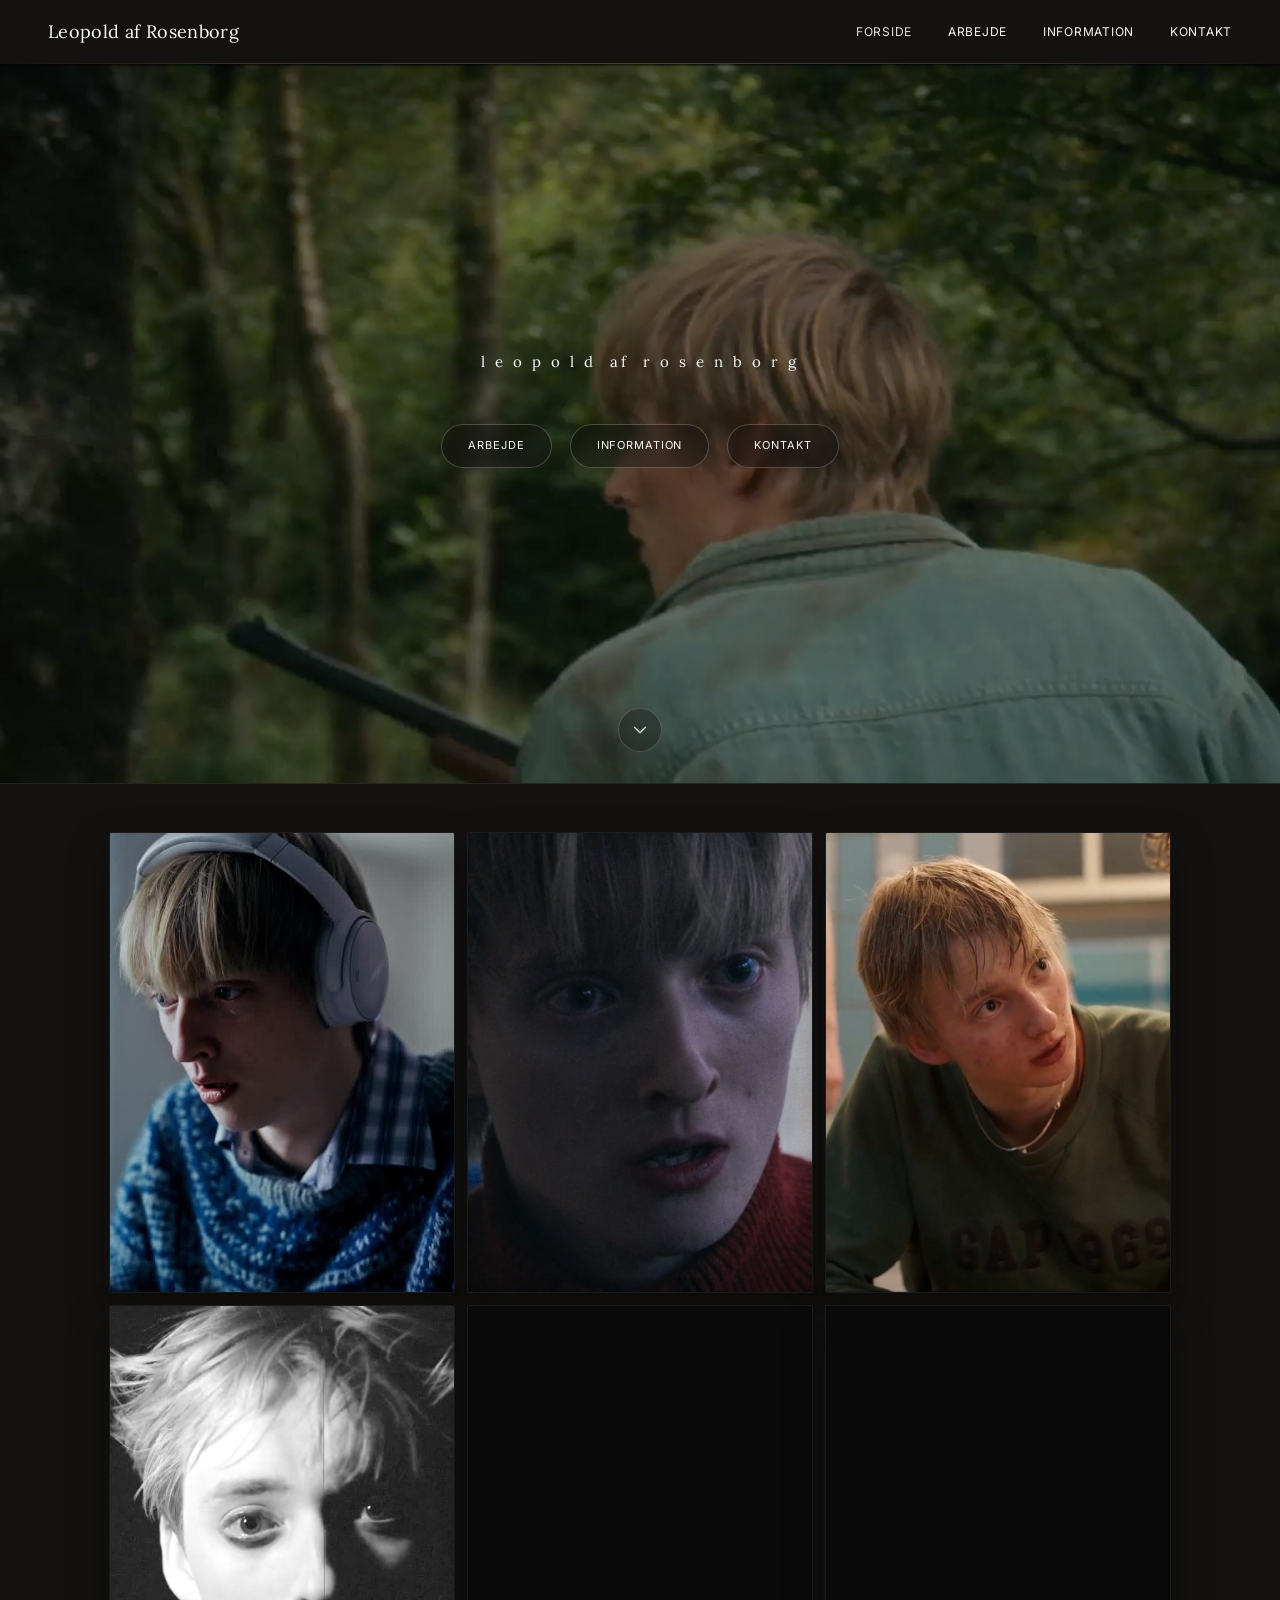
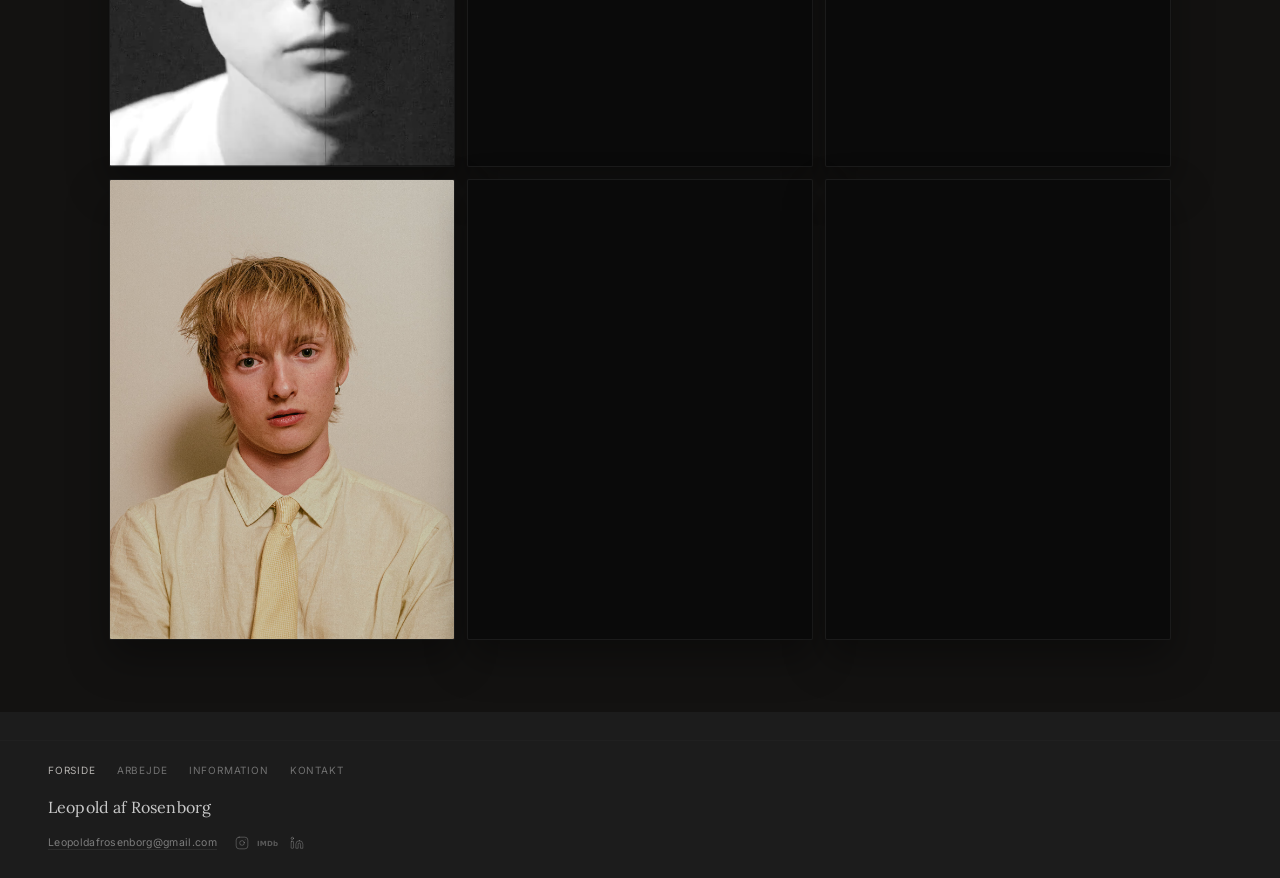
==== index.html @ 3243db7f "t" ====
<!DOCTYPE html>
<html lang="da">
<head>
  <meta charset="UTF-8">
  <meta name="viewport" content="width=device-width, initial-scale=1.0">
  <title>Leopold af Rosenborg</title>
  <meta name="description" content="Leopold af Rosenborg | Skuespiller, kunstner og entertainer">
  <link rel="canonical" href="https://www.leopoldafrosenborg.dk/">
  <link rel="icon" type="image/png" href="/favicon.png">
  <link rel="apple-touch-icon" href="/favicon.png">
  <meta property="og:title" content="Leopold af Rosenborg">
  <meta property="og:description" content="Leopold af Rosenborg | Skuespiller, kunstner og entertainer">
  <meta property="og:url" content="https://www.leopoldafrosenborg.dk/">
  <meta property="og:type" content="website">
  <meta property="og:locale" content="da_DK">
  <meta property="og:image" content="https://www.leopoldafrosenborg.dk/images/hero-dogme.jpeg">
  <meta name="twitter:card" content="summary_large_image">
  <meta name="twitter:title" content="Leopold af Rosenborg">
  <meta name="twitter:description" content="Leopold af Rosenborg | Skuespiller, kunstner og entertainer">
  <meta name="twitter:image" content="https://www.leopoldafrosenborg.dk/images/hero-dogme.jpeg">
  <meta name="theme-color" content="#131211">
  <link rel="preconnect" href="https://fonts.googleapis.com">
  <link rel="preconnect" href="https://fonts.gstatic.com" crossorigin>
  <link href="https://fonts.googleapis.com/css2?family=Inter:wght@400;500&family=Lora:ital,wght@0,400;0,500;1,400;1,500&display=swap" rel="stylesheet">
  <link rel="stylesheet" href="style.css?v=55">
  <script type="application/ld+json">
  {
    "@context": "https://schema.org",
    "@type": "Person",
    "@id": "https://www.leopoldafrosenborg.dk/#person",
    "name": "Leopold af Rosenborg",
    "alternateName": [
      "Leopold",
      "Leopold Christian Ingolf af Rosenborg"
    ],
    "birthDate": "2005-04-15",
    "gender": "Male",
    "nationality": {
      "@type": "Country",
      "name": "Denmark"
    },
    "jobTitle": [
      "Danish Actor",
      "Dansk skuespiller",
      "Film Actor",
      "Theatre Actor"
    ],
    "hasOccupation": [
      {
        "@type": "Occupation",
        "name": "Film Actor"
      },
      {
        "@type": "Occupation",
        "name": "Theatre Actor"
      }
    ],
    "description": "Leopold af Rosenborg er en dansk skuespiller med erfaring fra film, teater, performance, reklamer og musikvideoer. Leopold af Rosenborg is a Danish actor with experience in film, theatre, commercials, music videos and performance.",
    "url": "https://www.leopoldafrosenborg.dk",
    "email": "Leopoldafrosenborg@gmail.com",
    "sameAs": [
      "https://www.instagram.com/leopold_afrosenborg/",
      "https://www.imdb.com/name/nm16844776/",
      "https://www.youtube.com/@LeopoldafRosenborg",
      "https://www.linkedin.com/in/leopold-af-rosenborg-3b47512b6/"
    ],
    "image": [
      "https://www.leopoldafrosenborg.dk/frontpage-collage/leopold-af-rosenborg-actor-skuespiller.png",
      "https://www.leopoldafrosenborg.dk/frontpage-collage/leopold-af-rosenborg-actor-skuespiller-bryd-tavsheden-kampagne.JPG",
      "https://www.leopoldafrosenborg.dk/frontpage-collage/leopold-af-rosenborg-actor-skuespiller-jakob-og-angsten.JPG",
      "https://www.leopoldafrosenborg.dk/frontpage-collage/Jakob-og-Angsten-Leopold-Instrueret-af-Andreas-Hentze-Madsen.png",
      "https://www.leopoldafrosenborg.dk/frontpage-collage/leopold-af-rosenborg-actor-super8-screen-test.jpg",
      "https://www.leopoldafrosenborg.dk/frontpage-collage/leopold-af-rosenborg-ikea-reklame.jpg",
      "https://www.leopoldafrosenborg.dk/frontpage-collage/leopold-af-rosenborg-jakob-og-angsten-odense-film-festival-actor.png",
      "https://www.leopoldafrosenborg.dk/frontpage-collage/leopold-af-rosenborg-roede-kors-mod-til-at-handle-kortfilm.jpg",
      "https://www.leopoldafrosenborg.dk/frontpage-collage/leopold-christian-ingolf-af-rosenborg-actor-skuespiller-alkymist-the-scent-music-video-mksq-media.png"
    ],
    "alumniOf": {
      "@type": "EducationalOrganization",
      "name": "Sankt Annæ Gymnasium"
    },
    "knowsAbout": [
      "Acting",
      "Film Acting",
      "Theatre",
      "Performance",
      "Commercial Acting",
      "Music Videos",
      "Skuespil",
      "Teater"
    ]
  }
  </script>
</head>
<body>
  <a class="skip-link" href="#main">Spring til indhold</a>

  <header class="site-header site-header--home">
    <div class="site-header__video-backdrop" aria-hidden="true">
      <video muted loop playsinline webkit-playsinline preload="auto" poster="images/Ny%20first%20frame.png">
        <source src="video/master%20komprimeret.mp4" type="video/mp4">
      </video>
    </div>
    <button class="site-header__menu" type="button" data-nav-toggle aria-expanded="false" aria-controls="site-nav">
      <span></span><span></span><span></span>
      <span class="visually-hidden">Menu</span>
    </button>
    <a class="site-header__brand" href="index.html">Leopold af Rosenborg</a>
    <nav class="site-nav" id="site-nav" data-site-nav aria-label="Primær">
      <a href="index.html" aria-current="page">Forside</a>
      <a href="arbejde.html">Arbejde</a>
      <a href="information.html">Information</a>
      <a href="kontakt.html">Kontakt</a>
    </nav>
  </header>

  <main id="main">
    <section class="hero">
      <div class="hero__media" data-parallax>
        <div class="hero__parallax-layer">
          <video autoplay muted loop playsinline webkit-playsinline preload="auto" poster="images/Ny%20first%20frame.png" aria-hidden="true">
            <source src="video/master%20komprimeret.mp4" type="video/mp4">
          </video>
        </div>
      </div>
      <div class="hero__overlay" aria-hidden="true"></div>
      <div class="hero__content">
        <div class="hero__title-wrap">
          <h1 class="hero__title">l e o p o l d&nbsp;&nbsp;af&nbsp;&nbsp;r o s e n b o r g</h1>
        </div>
        <nav class="hero__links" aria-label="Sider">
          <a href="arbejde.html"><span>Arbejde</span></a>
          <a href="information.html"><span>Information</span></a>
          <a href="kontakt.html"><span>Kontakt</span></a>
        </nav>
      </div>
      <a class="hero__scroll-cue" href="#stillfotos" aria-label="Scroll til stillfotos">
        <span class="hero__scroll-cue__icon" aria-hidden="true">
          <svg xmlns="http://www.w3.org/2000/svg" width="22" height="22" viewBox="0 0 24 24" fill="none" stroke="currentColor" stroke-width="1.45" stroke-linecap="round" stroke-linejoin="round"><path d="M6 9l6 6 6-6"/></svg>
        </span>
      </a>
    </section>

    <section class="gallery" id="stillfotos" aria-label="Stillfotos">
      <div class="gallery__inner">
        <div class="gallery__reel">
          <figure class="gallery__card" data-fade>
            <img src="frontpage-collage/leopold-af-rosenborg-actor-skuespiller-bryd-tavsheden-kampagne.JPG" alt="" width="900" height="1200" loading="eager" decoding="async" fetchpriority="low">
            <figcaption class="gallery__caption">Bryd Tavsheden, Kampagne</figcaption>
          </figure>
          <figure class="gallery__card" data-fade>
            <img src="frontpage-collage/leopold-af-rosenborg-actor-super8-screen-test.jpg" alt="" width="900" height="1200" loading="eager" decoding="async" fetchpriority="low">
            <figcaption class="gallery__caption">Super8, Kortfilm testoptagelse</figcaption>
          </figure>
          <figure class="gallery__card gallery__card--zoom-in" data-fade>
            <img src="frontpage-collage/leopold-af-rosenborg-roede-kors-mod-til-at-handle-kortfilm.jpg" alt="" width="900" height="1200" loading="eager" decoding="async" fetchpriority="low">
            <figcaption class="gallery__caption">Mod til at handle, Kortfilm</figcaption>
          </figure>
          <figure class="gallery__card" data-fade>
            <img src="frontpage-collage/leopold-af-rosenborg-actor-skuespiller.png" alt="" width="900" height="1200" loading="eager" decoding="async" fetchpriority="low">
            <figcaption class="gallery__caption">Alkymist, Musikvideo</figcaption>
          </figure>
          <figure class="gallery__card" data-fade>
            <img src="frontpage-collage/Jakob-og-Angsten-Leopold-Instrueret-af-Andreas-Hentze-Madsen.png" alt="" width="900" height="1200" loading="eager" decoding="async" fetchpriority="low">
            <figcaption class="gallery__caption">Jakob og Angsten, Kortfilm</figcaption>
          </figure>
          <figure class="gallery__card" data-fade>
            <img src="frontpage-collage/leopold-af-rosenborg-ikea-reklame.jpg" alt="" width="900" height="1200" loading="eager" decoding="async" fetchpriority="low">
            <figcaption class="gallery__caption">IKEA, Reklame</figcaption>
          </figure>
          <figure class="gallery__card gallery__card--hide-2col" data-fade>
            <img src="frontpage-collage/leopold-af-rosenborg-actor-skuespiller-jakob-og-angsten.JPG" alt="" width="900" height="1200" loading="eager" decoding="async" fetchpriority="low">
            <figcaption class="gallery__caption">Portræt, Markus Juul Larsen</figcaption>
          </figure>
          <figure class="gallery__card" data-fade>
            <img src="frontpage-collage/leopold-af-rosenborg-jakob-og-angsten-odense-film-festival-actor.png" alt="" width="900" height="1200" loading="eager" decoding="async" fetchpriority="low">
            <figcaption class="gallery__caption">Jakob og Angsten, Kortfilm</figcaption>
          </figure>
          <figure class="gallery__card" data-fade>
            <img src="frontpage-collage/leopold-christian-ingolf-af-rosenborg-actor-skuespiller-alkymist-the-scent-music-video-mksq-media.png" alt="" width="900" height="1200" loading="eager" decoding="async" fetchpriority="low">
            <figcaption class="gallery__caption">Alkymist, Musikvideo</figcaption>
          </figure>
        </div>
      </div>
    </section>

  </main>

  <footer class="site-footer">
    <div class="site-footer__inner">
      <nav class="site-footer__nav" aria-label="Sider">
        <a href="index.html" aria-current="page">Forside</a>
        <a href="arbejde.html">Arbejde</a>
        <a href="information.html">Information</a>
        <a href="kontakt.html">Kontakt</a>
      </nav>
      <div class="site-footer__meta">
        <p class="site-footer__name">Leopold af Rosenborg</p>
        <div class="site-footer__footline">
          <p class="site-footer__email"><a href="mailto:Leopoldafrosenborg@gmail.com">Leopoldafrosenborg@gmail.com</a></p>
          <ul class="site-footer__social" aria-label="Profiler">
            <li>
              <a class="site-footer__icon-link" href="https://www.instagram.com/leopold_afrosenborg/" rel="noopener noreferrer" target="_blank" aria-label="Instagram">
                <svg xmlns="http://www.w3.org/2000/svg" viewBox="0 0 24 24" fill="none" stroke="currentColor" stroke-width="1.45" stroke-linecap="round" stroke-linejoin="round" aria-hidden="true"><rect width="20" height="20" x="2" y="2" rx="5" ry="5"/><path d="M16 11.37A4 4 0 1 1 12.63 8 4 4 0 0 1 16 11.37z"/><line x1="17.5" y1="6.5" x2="17.51" y2="6.5"/></svg>
              </a>
            </li>
            <li>
              <a class="site-footer__icon-link site-footer__icon-link--imdb" href="https://www.imdb.com/name/nm16844776/" rel="noopener noreferrer" target="_blank" aria-label="IMDb">
                <svg xmlns="http://www.w3.org/2000/svg" viewBox="0 0 38 12" fill="currentColor" aria-hidden="true"><text x="0" y="9.5" fill="currentColor" font-size="8.5" font-family="system-ui, -apple-system, BlinkMacSystemFont, 'Segoe UI', sans-serif" font-weight="700" letter-spacing="0.02em">IMDb</text></svg>
              </a>
            </li>
            <li>
              <a class="site-footer__icon-link" href="https://www.linkedin.com/in/leopold-af-rosenborg-3b47512b6/" rel="noopener noreferrer" target="_blank" aria-label="LinkedIn">
                <svg xmlns="http://www.w3.org/2000/svg" viewBox="0 0 24 24" fill="none" stroke="currentColor" stroke-width="1.45" stroke-linecap="round" stroke-linejoin="round" aria-hidden="true"><path d="M16 8a6 6 0 0 1 6 6v7h-4v-7a2 2 0 0 0-2-2 2 2 0 0 0-2 2v7h-4v-7a6 6 0 0 1 6-6z"/><rect x="2" y="9" width="4" height="12" rx="1"/><circle cx="4" cy="4" r="2"/></svg>
              </a>
            </li>
          </ul>
        </div>
      </div>
    </div>
  </footer>

  <script src="main.js?v=40"></script>
</body>
</html>
---- style.css ----
:root {
  --bg: #1c1c1c;
  --bg-deep: #131211;
  --fg: #f9f9f9;
  --muted: rgba(249, 249, 249, 0.62);
  --line: rgba(249, 249, 249, 0.18);
  --accent: #c9a06a;
  --warm: #e6e3df;
  --font-serif: "Lora", "Times New Roman", Times, serif;
  --font-sans: "Inter", ui-sans-serif, system-ui, -apple-system, "Segoe UI", Roboto, Helvetica, Arial, sans-serif;
  --ease: cubic-bezier(0.4, 0, 0.2, 1);
  --page-pad: clamp(20px, 5vw, 48px);
  --max: 1280px;
  --radius-btn: 28px;
}


*,
*::before,
*::after {
  box-sizing: border-box;
}

html {
  color-scheme: dark;
  scroll-behavior: smooth;
}

@media (prefers-reduced-motion: reduce) {
  html {
    scroll-behavior: auto;
  }
}

body {
  margin: 0;
  background: var(--bg);
  color: var(--fg);
  font-family: var(--font-serif);
  font-size: 15px;
  line-height: 1.55;
  -webkit-font-smoothing: antialiased;
}

img {
  display: block;
  max-width: 100%;
  height: auto;
}

a {
  color: inherit;
  text-decoration: none;
}

a:hover {
  opacity: 0.78;
}

.visually-hidden {
  position: absolute;
  width: 1px;
  height: 1px;
  padding: 0;
  margin: -1px;
  overflow: hidden;
  clip: rect(0, 0, 0, 0);
  white-space: nowrap;
  border: 0;
}

.skip-link {
  position: absolute;
  left: 12px;
  top: 12px;
  padding: 8px 12px;
  background: var(--fg);
  color: var(--bg);
  z-index: 100;
  transform: translateY(-140%);
  transition: transform 200ms var(--ease);
}

.skip-link:focus {
  transform: translateY(0);
}

/* Header */
.site-header {
  position: fixed;
  top: 0;
  left: 0;
  right: 0;
  z-index: 40;
  display: flex;
  align-items: center;
  justify-content: space-between;
  gap: 16px;
  padding: 18px var(--page-pad);
  background: rgba(28, 28, 28, 0.92);
}

.site-header--home {
  isolation: isolate;
  background: rgba(19, 18, 17, 0);
  transition: background-color 1200ms var(--ease);
}

.site-header--home.is-past-hero {
  background: rgba(19, 18, 17, 0.86);
}

.site-header__video-backdrop {
  position: absolute;
  inset: 0;
  z-index: 0;
  overflow: hidden;
  opacity: var(--header-video-opacity, 0.72);
  clip-path: inset(0 0 var(--header-video-clip, 0px) 0);
  pointer-events: none;
}

.site-header__video-backdrop:not(.is-synced) {
  opacity: 0;
}

.site-header__video-backdrop video {
  position: absolute;
  top: -16px;
  left: -16px;
  width: calc(100% + 32px);
  height: calc(100% + 32px);
  object-fit: cover;
  object-position: center 42%;
  filter: blur(16px) brightness(0.55) saturate(0.7);
}

.site-header__video-backdrop::after {
  content: "";
  position: absolute;
  inset: 0;
  background: rgba(19, 18, 17, 0.38);
}

.site-header--home > :not(.site-header__video-backdrop) {
  z-index: 1;
}

.site-header--home > .site-header__menu {
  position: relative;
  z-index: 50;
}

.site-header::after {
  content: "";
  position: absolute;
  right: 0;
  bottom: 0;
  left: 0;
  height: 1px;
  background: linear-gradient(
    90deg,
    transparent 0%,
    rgba(201, 160, 106, 0.2) 18%,
    rgba(201, 160, 106, 0.3) 50%,
    rgba(201, 160, 106, 0.2) 82%,
    transparent 100%
  );
  box-shadow: 0 0 4px rgba(201, 160, 106, 0.08);
  opacity: var(--header-line-opacity, 1);
  transform: translateY(calc(0px - var(--header-video-clip, 0px)));
  pointer-events: none;
}

.site-header__menu {
  position: relative;
  z-index: 50;
  appearance: none;
  border: 0;
  background: none;
  padding: 4px;
  cursor: pointer;
  color: var(--fg);
}

.site-header__menu span {
  display: block;
  width: 20px;
  height: 1px;
  background: currentColor;
  opacity: 0.64;
  margin: 5px 0;
  transition: transform 220ms var(--ease), opacity 160ms var(--ease);
}

.site-header__menu[aria-expanded="true"] span:nth-child(1) {
  transform: translateY(11px) rotate(45deg);
}

.site-header__menu[aria-expanded="true"] span:nth-child(2) {
  opacity: 0;
}

.site-header__menu[aria-expanded="true"] span:nth-child(3) {
  transform: translateY(-11px) rotate(-45deg);
}

.site-header__brand {
  flex: 1;
  font-family: var(--font-serif);
  font-size: clamp(15px, 2vw, 18px);
  letter-spacing: 0.02em;
  text-align: center;
}


.site-nav {
  position: fixed;
  inset: 0;
  z-index: 35;
  padding: 96px var(--page-pad) var(--page-pad);
  background: rgba(19, 18, 17, 0.98);
  display: flex;
  flex-direction: column;
  gap: 6px;
  transform: translateX(-100%);
  transition: transform 420ms var(--ease);
}

.site-nav.is-open {
  transform: translateX(0);
}

.site-nav a {
  font-family: var(--font-sans);
  font-size: 13px;
  letter-spacing: 0.06em;
  text-transform: uppercase;
  padding: 12px 0;
  border-bottom: 1px solid rgba(249, 249, 249, 0.06);
}

.site-nav a[aria-current="page"] {
  color: var(--warm);
}

body.nav-open {
  overflow: hidden;
}

@media (max-width: 899px) {
  .site-header__brand {
    position: absolute;
    left: 50%;
    flex: 0 0 auto;
    width: max-content;
    text-align: center;
    white-space: nowrap;
    transform: translateX(-50%);
  }
}

@media (min-width: 900px) {
  .site-header__menu {
    display: none;
  }

  .site-header__brand {
    flex: 0 1 auto;
    text-align: left;
  }

  .site-nav {
    position: static;
    inset: auto;
    padding: 0;
    background: none;
    flex-direction: row;
    align-items: center;
    gap: clamp(20px, 3vw, 36px);
    transform: none;
    flex: 0 0 auto;
  }

  .site-nav a {
    border: 0;
    padding: 0;
    font-size: 12px;
  }
}

/* Hero - forsiden */
.hero {
  --hero-peek: clamp(88px, 13vh, 144px);
  position: relative;
  min-height: calc(100svh - var(--hero-peek));
  min-height: calc(100dvh - var(--hero-peek));
  display: grid;
  place-items: center;
  overflow: hidden;
  background: var(--bg-deep);
}

.hero__media {
  position: absolute;
  inset: 0;
  overflow: hidden;
}

.hero__parallax-layer {
  position: absolute;
  left: -1.25%;
  right: -1.25%;
  top: 65px;
  height: 113%;
  will-change: transform;
}

.hero__parallax-layer img,
.hero__parallax-layer video {
  display: block;
  width: 100%;
  height: 100%;
  object-fit: cover;
  object-position: center center;
}

.hero__parallax-layer video {
  pointer-events: none;
}

.hero__parallax-layer video::-webkit-media-controls-start-playback-button,
.hero__parallax-layer video::-webkit-media-controls-overlay-play-button {
  display: none !important;
  -webkit-appearance: none;
}

.hero__parallax-layer::after {
  content: "";
  position: absolute;
  inset: 0;
  background: url("images/Ny first frame.png") center center / cover no-repeat;
  pointer-events: none;
  opacity: 1;
}

.hero__parallax-layer.is-playing::after {
  opacity: 0;
}

.hero__parallax-layer.is-fallback::after {
  background-image:
    url("images/hero-video-fallback-master.gif"),
    url("images/Ny first frame.png");
}

@media (max-aspect-ratio: 3/4) {
  .hero__parallax-layer img,
  .hero__parallax-layer video {
    object-position: center 42%;
  }

  .hero__parallax-layer::after {
    background-position: center 42%;
  }
}

@media (max-width: 899px) {
  .hero__parallax-layer {
    top: 78px;
  }
}

.hero__overlay {
  position: absolute;
  inset: 0;
  background: rgba(19, 18, 17, 0.22);
}

.hero__content {
  position: relative;
  z-index: 2;
  text-align: center;
  padding: clamp(100px, 14vh, 140px) var(--page-pad) clamp(64px, 10vh, 96px);
  width: 100%;
  max-width: 100%;
}

.hero__title-wrap {
  width: 100%;
  display: flex;
  justify-content: center;
  overflow: hidden;
  margin-bottom: clamp(32px, 5vw, 52px);
}

.hero__title {
  margin: 0;
  font-weight: 400;
  font-size: clamp(10px, 2.75vw, 15px);
  line-height: 1.4;
  letter-spacing: clamp(0.08em, 1.65vw, 0.2em);
  text-transform: lowercase;
  color: var(--fg);
  white-space: nowrap;
}

.hero__links {
  display: flex;
  flex-wrap: wrap;
  justify-content: center;
  align-items: center;
  gap: clamp(10px, 2vw, 18px);
}

.hero__links a {
  position: relative;
  display: inline-flex;
  align-items: center;
  justify-content: center;
  min-height: 44px;
  padding: 0 clamp(18px, 3vw, 26px);
  font-family: var(--font-sans);
  font-size: 11px;
  font-weight: 400;
  letter-spacing: 0.08em;
  text-transform: uppercase;
  color: var(--fg);
  background: rgba(19, 18, 17, 0.38);
  border: 1px solid rgba(249, 249, 249, 0.22);
  border-radius: 999px;
  backdrop-filter: blur(10px);
  -webkit-backdrop-filter: blur(10px);
  transition:
    background 480ms var(--ease),
    border-color 480ms var(--ease),
    color 480ms var(--ease);
}

.hero__links a span {
  position: relative;
  z-index: 1;
}

.hero__links a:hover {
  opacity: 1;
  background: rgba(249, 249, 249, 0.12);
  border-color: rgba(249, 249, 249, 0.45);
}

/* Scroll-hint: pil under hero (kun tilføjelse — ændrer ikke eksisterende hero-layout) */
.hero__scroll-cue {
  position: absolute;
  z-index: 3;
  left: calc(50% - 22px);
  bottom: clamp(1rem, 3.5vh, 2rem);
  display: flex;
  align-items: center;
  justify-content: center;
  width: 44px;
  height: 44px;
  margin: 0;
  padding: 0;
  border-radius: 999px;
  color: rgba(249, 249, 249, 0.82);
  background: rgba(19, 18, 17, 0.35);
  border: 1px solid rgba(249, 249, 249, 0.18);
  backdrop-filter: blur(8px);
  -webkit-backdrop-filter: blur(8px);
  opacity: 1;
  transition:
    opacity 520ms var(--ease),
    border-color 480ms var(--ease),
    background 480ms var(--ease);
}

.hero__scroll-cue:hover {
  background: rgba(249, 249, 249, 0.08);
  border-color: rgba(249, 249, 249, 0.38);
  color: var(--fg);
}

.hero__scroll-cue.is-hidden {
  opacity: 0;
  pointer-events: none;
}

.hero__scroll-cue__icon {
  display: flex;
  align-items: center;
  justify-content: center;
  animation: hero-scroll-cue-float 2.4s var(--ease) infinite;
}

.hero__scroll-cue.is-hidden .hero__scroll-cue__icon {
  animation: none;
}

.hero__scroll-cue__icon svg {
  display: block;
}

@keyframes hero-scroll-cue-float {
  0%,
  100% {
    transform: translateY(0);
  }

  50% {
    transform: translateY(6px);
  }
}

@media (prefers-reduced-motion: reduce) {
  .hero__scroll-cue {
    transition-duration: 200ms;
  }

  .hero__scroll-cue__icon {
    animation: none;
  }
}

/* Gallery — stille redaktionelt still-grid (matcher mørk, rolig site-vibe) */
.gallery {
  border-top: 1px solid rgba(249, 249, 249, 0.08);
  background: var(--bg-deep);
  padding: clamp(40px, 6vw, 72px) var(--page-pad);
}

/* Forside: hero kortere end viewport — lidt mindre top-padding så peek viser billeder */
.hero + .gallery {
  padding-top: clamp(28px, 4.5vw, 48px);
}

.gallery__inner {
  width: 100%;
  max-width: min(1180px, var(--max));
  margin: 0 auto;
  /* Kolonner følger galleriets faktiske bredde (ikke kun viewport), så preview og live matcher. */
  container-type: inline-size;
  container-name: gallery;
}

.gallery__reel {
  display: grid;
  grid-template-columns: repeat(2, minmax(0, 1fr));
  /* Fast gap undgår forskelle mellem preview og browser pga. vw/subpixel. */
  gap: 12px;
  width: 100%;
}

.gallery__card {
  margin: 0;
  position: relative;
  min-width: 0;
  min-height: 0;
  width: 100%;
  aspect-ratio: 3 / 4;
  overflow: hidden;
  border-radius: 2px;
  border: 1px solid rgba(249, 249, 249, 0.07);
  background: #0a0a0a;
  box-shadow: 0 18px 40px rgba(0, 0, 0, 0.35);
  opacity: 0;
  transform: translateY(12px);
  transition: opacity 900ms var(--ease), transform 900ms var(--ease);
}

.gallery__card.is-visible {
  opacity: 1;
  transform: translateY(0);
}

/* Absolut position: cellehøjde styres kun af aspect-ratio — ingen CLS ved billedload. */
.gallery__card img {
  position: absolute;
  inset: 0;
  width: 100%;
  height: 100%;
  max-width: none;
  max-height: none;
  display: block;
  object-fit: cover;
  object-position: center center;
  transform: scale(1.002);
  transition: transform 720ms var(--ease);
}

/* Røde Kors «mod til at handle» — tæt crop; origin/position lavt så alle tre med i bunden, ikke i sorte top-bar. */
.gallery__card--zoom-in img {
  transform: scale(1.246);
  transform-origin: center 52%;
  object-position: center 54%;
}

@media (hover: hover) and (prefers-reduced-motion: no-preference) {
  .gallery__card:hover img {
    transform: scale(1.046);
  }

  .gallery__card--zoom-in:hover img {
    transform: scale(1.288);
  }
}

/* Billedtekster: kun desktop-gitter (container ≥520px), hover, diskret nederst til venstre */
.gallery__caption {
  display: none;
}

.gallery__card::before {
  content: none;
}

@container gallery (min-width: 520px) {
  /* Meget diskret mørkning i bunden bag teksten — kun ved hover, samme timing som billedtekst */
  .gallery__card::before {
    content: "";
    position: absolute;
    left: 0;
    right: 0;
    bottom: 0;
    height: 52%;
    z-index: 1;
    pointer-events: none;
    background: linear-gradient(
      to top,
      rgba(10, 9, 8, 0.62) 0%,
      rgba(12, 11, 10, 0.4) 24%,
      rgba(12, 11, 10, 0.2) 52%,
      rgba(12, 11, 10, 0.06) 78%,
      rgba(12, 11, 10, 0) 100%
    );
    opacity: 0;
    transition: opacity 480ms var(--ease);
  }

  .gallery__caption {
    display: block;
    position: absolute;
    z-index: 2;
    left: 0.42rem;
    bottom: 0.38rem;
    max-width: min(94%, 12.5rem);
    margin: 0;
    padding: 0;
    font-family: var(--font-sans);
    font-size: calc(10.75px * 1.07);
    font-weight: 500;
    line-height: 1.4;
    letter-spacing: 0.09em;
    text-transform: none;
    color: rgba(249, 249, 249, 0.97);
    text-shadow:
      0 1px 3px rgba(0, 0, 0, 0.58),
      0 0 1px rgba(0, 0, 0, 0.78),
      0 5px 24px rgba(0, 0, 0, 0.32);
    pointer-events: none;
    opacity: 0;
    transition: opacity 480ms var(--ease);
  }

  @media (hover: hover) {
    .gallery__card:hover::before,
    .gallery__card:hover .gallery__caption {
      opacity: 1;
    }
  }

  @media (prefers-reduced-motion: reduce) {
    .gallery__card::before,
    .gallery__caption {
      transition-duration: 90ms;
    }
  }
}

@supports not (container-type: inline-size) {
  @media (max-width: 767px) {
    .gallery__caption {
      display: none !important;
    }
  }

  @media (min-width: 768px) {
    .gallery__card::before {
      content: "";
      position: absolute;
      left: 0;
      right: 0;
      bottom: 0;
      height: 52%;
      z-index: 1;
      pointer-events: none;
      background: linear-gradient(
        to top,
        rgba(10, 9, 8, 0.62) 0%,
        rgba(12, 11, 10, 0.4) 24%,
        rgba(12, 11, 10, 0.2) 52%,
        rgba(12, 11, 10, 0.06) 78%,
        rgba(12, 11, 10, 0) 100%
      );
      opacity: 0;
      transition: opacity 480ms var(--ease);
    }

    .gallery__caption {
      display: block;
      position: absolute;
      z-index: 2;
      left: 0.42rem;
      bottom: 0.38rem;
      max-width: min(94%, 12.5rem);
      margin: 0;
      padding: 0;
      font-family: var(--font-sans);
      font-size: calc(10.75px * 1.07);
      font-weight: 500;
      line-height: 1.4;
      letter-spacing: 0.09em;
      text-transform: none;
      color: rgba(249, 249, 249, 0.97);
      text-shadow:
        0 1px 3px rgba(0, 0, 0, 0.58),
        0 0 1px rgba(0, 0, 0, 0.78),
        0 5px 24px rgba(0, 0, 0, 0.32);
      pointer-events: none;
      opacity: 0;
      transition: opacity 480ms var(--ease);
    }

    @media (hover: hover) {
      .gallery__card:hover::before,
      .gallery__card:hover .gallery__caption {
        opacity: 1;
      }
    }

    @media (prefers-reduced-motion: reduce) {
      .gallery__card::before,
      .gallery__caption {
        transition-duration: 90ms;
      }
    }
  }
}

/* Mobil (2 kolonner): skjul nr. 7 så gitteret bliver lige (8 billeder = 4 rækker). */
.gallery__card--hide-2col {
  display: none;
}

/* Mobil: 2 kolonner (default). Desktop: præcis 3 — styres af galleriets bredde, ikke viewport alene. */
@container gallery (min-width: 520px) {
  .gallery__reel {
    grid-template-columns: repeat(3, minmax(0, 1fr));
    width: 90%;
    margin-inline: auto;
  }

  .gallery__card--hide-2col {
    display: block;
  }
}

/* Browsere uden container queries: 3 kolonner fra tablet/desktop-viewport. */
@supports not (container-type: inline-size) {
  @media (min-width: 768px) {
    .gallery__reel {
      grid-template-columns: repeat(3, minmax(0, 1fr));
      width: 90%;
      margin-inline: auto;
    }

    .gallery__card--hide-2col {
      display: block;
    }
  }
}

@media (hover: none) {
  .gallery__card {
    cursor: pointer;
  }

  .gallery__card::before {
    content: "";
    position: absolute;
    left: 0;
    right: 0;
    bottom: 0;
    height: 52%;
    z-index: 1;
    pointer-events: none;
    background: linear-gradient(
      to top,
      rgba(10, 9, 8, 0.62) 0%,
      rgba(12, 11, 10, 0.4) 24%,
      rgba(12, 11, 10, 0.2) 52%,
      rgba(12, 11, 10, 0.06) 78%,
      rgba(12, 11, 10, 0) 100%
    );
    opacity: 0;
    transition: opacity 320ms var(--ease);
  }

  .gallery__caption {
    display: block !important;
    position: absolute;
    z-index: 2;
    left: 0.42rem;
    bottom: 0.38rem;
    max-width: min(94%, 12.5rem);
    margin: 0;
    padding: 0;
    font-family: var(--font-sans);
    font-size: calc(10.75px * 1.07);
    font-weight: 500;
    line-height: 1.4;
    letter-spacing: 0.09em;
    color: rgba(249, 249, 249, 0.97);
    text-shadow:
      0 1px 3px rgba(0, 0, 0, 0.58),
      0 0 1px rgba(0, 0, 0, 0.78),
      0 5px 24px rgba(0, 0, 0, 0.32);
    pointer-events: none;
    opacity: 0;
    transition: opacity 320ms var(--ease);
  }

  .gallery__card.is-caption-open::before,
  .gallery__card.is-caption-open .gallery__caption {
    opacity: 1;
  }

  .gallery__card:focus-visible {
    outline: 2px solid var(--warm);
    outline-offset: 3px;
  }

  @media (prefers-reduced-motion: reduce) {
    .gallery__card::before,
    .gallery__caption {
      transition-duration: 90ms;
    }
  }
}

/* Forside — kort reel (Vimeo); ingen afrunding/kant der giver hvide “hår” i siderne (Safari m.m.) */
.home-reel {
  border-top: 1px solid rgba(249, 249, 249, 0.08);
  background: var(--bg-deep);
  padding: clamp(28px, 5vw, 56px) var(--page-pad) clamp(48px, 7vw, 88px);
}

.home-reel__inner {
  width: 100%;
  max-width: min(1180px, var(--max));
  margin: 0 auto;
  background: var(--bg-deep);
}

.home-reel__player {
  position: relative;
  width: 100%;
  max-width: min(960px, 100%);
  margin: 0 auto;
  aspect-ratio: 16 / 9;
  background: #000;
  border-radius: 0;
  border: 0;
  box-shadow: 0 16px 36px rgba(0, 0, 0, 0.45);
  overflow: hidden;
  isolation: isolate;
}

.home-reel__embed {
  position: absolute;
  inset: 0;
  background: #000;
  overflow: hidden;
}

.home-reel__embed iframe {
  position: absolute;
  top: 0;
  left: 50%;
  width: calc(100% + 3px);
  max-width: none;
  height: 100%;
  margin: 0;
  border: 0;
  background: #000;
  display: block;
  transform: translateX(-50%);
  transform-origin: center top;
}

/* Arbejde: reel under stemme-video — samme kolonne som work-voice, ingen ekstra side-padding */
.page--work .home-reel--work {
  padding-left: 0;
  padding-right: 0;
  padding-bottom: 0;
  padding-top: clamp(20px, 3.5vw, 40px);
  margin-top: clamp(8px, 2vw, 16px);
}

/* Undgå dobbelt “luft”: forsiden bruger stor bund-padding på .home-reel; her styrer .page afstanden til footeren */
.page.page--work:has(> .home-reel--work:last-child) {
  padding-bottom: clamp(40px, 6vw, 72px);
}

.page--work .home-reel--work .home-reel__inner {
  max-width: 36rem;
  margin-inline: 0;
}

.page--work .home-reel--work .home-reel__player {
  max-width: 100%;
  box-shadow: 0 12px 28px rgba(0, 0, 0, 0.4);
}

/* Page shell */
/* Arbejde — samme dybe baggrund som forsiden (hero + galleri) */
.body--work-page {
  background-color: var(--bg-deep);
}

.page {
  padding: 100px var(--page-pad) clamp(64px, 10vw, 120px);
  max-width: var(--max);
  margin: 0 auto;
}

.page__title {
  margin: 0 0 clamp(40px, 6vw, 72px);
  font-family: var(--font-sans);
  font-weight: 500;
  font-size: clamp(13px, 1.4vw, 14px);
  letter-spacing: 0.14em;
  text-transform: uppercase;
  text-align: center;
  color: var(--warm);
}

/* Work / Arbejde — editorial rail grid, shared across columns */
.page--work {
  --work-rail: 2.75rem;
  --work-gutter: 1rem;
  --work-row-pad: clamp(0.6rem, 1.2vw, 0.75rem);
  --work-border-section: rgba(249, 249, 249, 0.09);
  --work-border-rule: rgba(249, 249, 249, 0.055);
  --work-border-faint: rgba(249, 249, 249, 0.042);
  max-width: 1040px;
  padding-top: clamp(84px, 10.5vw, 94px);
}

@media (min-width: 900px) {
  .page--work {
    --work-rail: 3.25rem;
    --work-gutter: 1.125rem;
  }
}

.page--work .page__title {
  margin-bottom: clamp(1.65rem, 4.2vw, 2.75rem);
  font-family: var(--font-serif);
  font-weight: 400;
  font-size: clamp(1.48rem, 3.35vw, 1.98rem);
  line-height: 1.12;
  letter-spacing: 0.01em;
  text-transform: none;
  text-align: left;
  color: rgba(249, 249, 249, 0.9);
}

.work-section {
  padding: clamp(40px, 6vw, 72px) 0;
  border-top: 1px solid var(--work-border-section, var(--line));
}

.work-section:first-of-type {
  border-top: 0;
  padding-top: 0;
}

.work-section__heading {
  margin: 0 0 clamp(28px, 4.5vw, 40px);
  padding-bottom: 0.5rem;
  font-family: var(--font-sans);
  font-size: clamp(11px, 1.12vw, 12.5px);
  letter-spacing: 0.13em;
  text-transform: uppercase;
  font-weight: 400;
  color: rgba(249, 249, 249, 0.78);
  border-bottom: 1px solid var(--work-border-rule, rgba(249, 249, 249, 0.1));
}

.work-columns {
  display: grid;
  gap: clamp(32px, 5vw, 48px);
  align-items: start;
}

@media (min-width: 820px) {
  .work-columns {
    grid-template-columns: minmax(0, 1fr) minmax(0, 1fr);
    column-gap: clamp(2.75rem, 5.5vw, 4.5rem);
    row-gap: 0;
  }
}

.work-block {
  min-width: 0;
}

.work-block__label {
  margin: 0 0 clamp(1rem, 2.2vw, 1.35rem);
  padding-left: calc(var(--work-rail) + var(--work-gutter));
  font-family: var(--font-serif);
  font-style: italic;
  font-size: clamp(16.5px, 1.68vw, 19px);
  font-weight: 500;
  letter-spacing: 0.01em;
  line-height: 1.35;
  color: rgba(249, 249, 249, 0.86);
}

.work-timeline {
  display: flex;
  flex-direction: column;
  gap: 0;
}

.work-timeline--full {
  max-width: min(46rem, 100%);
  margin-inline: 0;
}

.work-year-group {
  display: grid;
  grid-template-columns: var(--work-rail) minmax(0, 1fr);
  column-gap: var(--work-gutter);
  align-items: start;
  margin: 0;
  padding: 0;
  border: 0;
}

.work-year-group + .work-year-group {
  margin-top: clamp(1.5rem, 2.8vw, 2.25rem);
  padding-top: clamp(1.5rem, 2.8vw, 2.25rem);
  border-top: 1px solid var(--work-border-faint, rgba(249, 249, 249, 0.07));
}

.work-year {
  margin: 0;
  padding-top: 0.12rem;
  font-family: var(--font-sans);
  font-size: 10px;
  font-weight: 500;
  letter-spacing: 0.06em;
  text-transform: uppercase;
  text-align: right;
  line-height: 1.25;
  color: rgba(201, 160, 106, 0.88);
}

.work-list {
  list-style: none;
  margin: 0;
  padding: 0;
  border-top: 1px solid var(--work-border-rule, rgba(249, 249, 249, 0.08));
}

.work-line {
  display: grid;
  grid-template-columns: 1fr;
  gap: 0.25rem 1rem;
  padding: var(--work-row-pad) 0;
  border-bottom: 1px solid var(--work-border-rule, rgba(249, 249, 249, 0.08));
  align-items: start;
}

@media (min-width: 560px) {
  .work-line {
    grid-template-columns: minmax(0, 1fr) 12rem;
    gap: 0.4rem 1.35rem;
    padding: var(--work-row-pad) 0;
  }

  .work-line__detail {
    text-align: right;
    justify-self: stretch;
    width: 100%;
  }
}

.work-line:last-child {
  border-bottom: 0;
}

.work-line__title {
  font-family: var(--font-serif);
  font-size: clamp(13.5px, 1.22vw, 15.5px);
  font-weight: 400;
  line-height: 1.42;
  letter-spacing: 0;
  color: rgba(249, 249, 249, 0.88);
  min-width: 0;
  display: block;
  white-space: nowrap;
}

.work-line__detail {
  font-family: var(--font-sans);
  font-size: 11px;
  line-height: 1.5;
  font-weight: 400;
  color: rgba(249, 249, 249, 0.5);
  letter-spacing: 0.02em;
}

.work-voice {
  margin-top: clamp(48px, 8vw, 88px);
  padding-top: clamp(40px, 6vw, 72px);
  border-top: 1px solid var(--work-border-section, var(--line));
  text-align: left;
  max-width: 36rem;
}

.work-voice__heading {
  margin: 0 0 clamp(1rem, 2.5vw, 1.5rem);
  padding-bottom: 0.5rem;
  font-family: var(--font-sans);
  font-size: clamp(11px, 1.12vw, 12.5px);
  line-height: 1.4;
  letter-spacing: 0.13em;
  text-transform: uppercase;
  font-weight: 400;
  color: rgba(249, 249, 249, 0.78);
  border-bottom: 1px solid var(--work-border-rule, rgba(249, 249, 249, 0.1));
}

.work-voice__player {
  max-width: 100%;
  padding-bottom: clamp(0.875rem, 2vw, 1.25rem);
  border-bottom: 1px solid var(--work-border-rule, rgba(249, 249, 249, 0.08));
}

.work-voice__embed {
  margin-top: 0;
  position: relative;
  width: 100%;
  aspect-ratio: 16 / 9;
  background: var(--bg-deep);
  border: 1px solid var(--work-border-rule, rgba(249, 249, 249, 0.06));
}

.work-voice__embed iframe {
  position: absolute;
  inset: 0;
  width: 100%;
  height: 100%;
  border: 0;
}

@media (max-width: 619px) {
  .page--work .page__title {
    text-align: left;
  }

  .work-columns {
    gap: clamp(2.75rem, 10vw, 3.75rem);
  }

  /* Lidt mere luft mellem «Arbejde foran kameraet» og «Teater & performance». */
  .page--work .work-section + .work-section {
    padding-top: calc(clamp(40px, 6vw, 72px) + 0.55rem);
  }

  .work-year-group {
    grid-template-columns: 1fr;
  }

  .work-year {
    text-align: left;
    margin-bottom: 0.45rem;
    padding-top: 0;
  }

  .work-block__label {
    padding-left: 0;
    font-size: clamp(1.125rem, 4.2vw, 1.3125rem);
    font-weight: 500;
    letter-spacing: 0.02em;
    color: rgba(249, 249, 249, 0.9);
    line-height: 1.3;
    margin-bottom: clamp(1.1rem, 3.5vw, 1.35rem);
  }
}

@media (max-width: 559px) {
  .work-line__detail {
    text-align: left;
    justify-self: start;
  }
}

/* Information */
.page--information {
  max-width: min(1200px, 100%);
  padding-left: clamp(16px, 4vw, 40px);
  padding-right: clamp(16px, 4vw, 40px);
}

.info-sheet {
  margin: 0;
}

.page--information .info-sheet {
  max-width: min(880px, 100%);
  margin-left: 0;
  margin-right: auto;
}

.info-sheet img {
  display: block;
  width: 100%;
  height: auto;
}

.info-panel .info-sheet {
  margin-top: clamp(12px, 2.5vw, 24px);
}

.page--information .info-panel {
  padding-top: clamp(24px, 4vw, 44px);
  padding-bottom: clamp(16px, 3vw, 32px);
}

.page--information .info-panel__title {
  margin-bottom: clamp(16px, 3vw, 28px);
  text-align: left;
  font-weight: 400;
}

.page--information .info-education.info-education--sheet {
  padding: clamp(24px, 4vw, 44px) 0 clamp(28px, 5vw, 56px);
}

.info-panel {
  position: relative;
  padding: clamp(40px, 6vw, 64px) 0;
  border-top: 1px solid var(--line);
}

.info-panel:first-of-type {
  border-top: 0;
}

.info-panel__title {
  margin: 0 0 clamp(32px, 5vw, 48px);
  font-family: var(--font-sans);
  font-size: clamp(12px, 1.2vw, 13px);
  letter-spacing: 0.28em;
  text-transform: uppercase;
  text-align: center;
}

.info-grid {
  display: grid;
  gap: clamp(32px, 5vw, 56px);
}

@media (min-width: 800px) {
  .info-grid {
    grid-template-columns: 1fr 1fr;
    align-items: start;
  }
}

.info-stats {
  list-style: none;
  margin: 0;
  padding: 0;
}

.info-stats li {
  display: grid;
  grid-template-columns: 1fr 1fr;
  gap: 12px;
  padding: 10px 0;
  border-bottom: 1px solid rgba(249, 249, 249, 0.06);
  font-family: var(--font-sans);
  font-size: 14px;
}

.info-stats .label {
  color: var(--accent);
  letter-spacing: 0.06em;
  text-transform: uppercase;
  font-size: 11px;
}

.info-skills__heading {
  margin: 0 0 16px;
  color: var(--accent);
  letter-spacing: 0.12em;
  text-transform: uppercase;
  font-family: var(--font-sans);
  font-size: 11px;
}

.info-skills ul {
  list-style: none;
  margin: 0;
  padding: 0;
  font-family: var(--font-sans);
  font-size: 14px;
}

.info-skills li {
  padding: 6px 0;
}

.info-feature {
  margin: clamp(48px, 8vw, 80px) auto;
  max-width: 520px;
}

.info-feature img {
  width: 100%;
}

.info-education {
  text-align: center;
  padding: clamp(48px, 8vw, 96px) 0;
}

.info-education.info-education--sheet {
  padding: clamp(40px, 6vw, 72px) 0 clamp(48px, 8vw, 96px);
  border-top: 1px solid var(--line);
}

.info-education__heading {
  margin: 0 0 clamp(32px, 5vw, 48px);
  font-size: clamp(28px, 4vw, 36px);
  font-style: italic;
  color: var(--accent);
  font-weight: 400;
}

.info-education__portraits {
  display: grid;
  gap: 24px;
  align-items: center;
  margin-bottom: clamp(32px, 5vw, 48px);
}

@media (min-width: 700px) {
  .info-education__portraits {
    grid-template-columns: 1fr 1.4fr 1fr;
    gap: clamp(24px, 4vw, 40px);
  }
}

.info-education__portraits img {
  border-radius: 50%;
  width: min(220px, 100%);
  margin: 0 auto;
  aspect-ratio: 1;
  object-fit: cover;
}

.info-education__list {
  list-style: none;
  margin: 0 auto;
  padding: 0;
  max-width: 36ch;
  font-family: var(--font-sans);
  font-size: 14px;
  line-height: 1.7;
}

.info-education__list li {
  padding: 4px 0;
}

/* Kontakt */
.page--contact {
  max-width: min(1200px, 100%);
  padding-left: clamp(16px, 4vw, 40px);
  padding-right: clamp(16px, 4vw, 40px);
  padding-bottom: clamp(40px, 6vw, 72px);
}

.contact-panel {
  padding: clamp(24px, 4vw, 44px) 0 0;
}

.page--contact .info-panel__title {
  margin: 0 0 clamp(16px, 3vw, 28px);
  text-align: left;
  font-weight: 400;
}

.contact-visual {
  margin: 0;
  max-width: min(880px, 100%);
}

.contact-visual img {
  display: block;
  width: 100%;
  height: auto;
}

.site-footer {
  margin-top: clamp(14px, 3vw, 28px);
  padding: clamp(12px, 2.4vw, 20px) var(--page-pad) clamp(14px, 2.6vw, 22px);
  padding-left: max(var(--page-pad), env(safe-area-inset-left, 0px));
  padding-right: max(var(--page-pad), env(safe-area-inset-right, 0px));
  border-top: 1px solid rgba(249, 249, 249, 0.018);
  background: transparent;
  color: rgba(249, 249, 249, 0.5);
}

.site-footer__inner {
  max-width: var(--max);
  margin: 0 auto;
  text-align: left;
}

.site-footer__nav {
  display: flex;
  flex-wrap: wrap;
  justify-content: flex-start;
  align-items: baseline;
  gap: 0 0.35em;
  margin: 0 0 clamp(8px, 1.6vw, 14px);
}

.site-footer__nav a {
  font-family: var(--font-sans);
  font-size: 10px;
  font-weight: 400;
  letter-spacing: 0.08em;
  text-transform: uppercase;
  color: rgba(249, 249, 249, 0.38);
  text-decoration: none;
  padding: 2px 0;
  margin-right: clamp(10px, 2vw, 16px);
  border-bottom: 1px solid transparent;
  transition: color 240ms var(--ease), border-color 240ms var(--ease);
}

.site-footer__nav a:hover {
  color: rgba(249, 249, 249, 0.72);
  border-bottom-color: rgba(249, 249, 249, 0.08);
}

.site-footer__nav a:focus-visible {
  color: rgba(249, 249, 249, 0.78);
  outline: 1px solid rgba(249, 249, 249, 0.18);
  outline-offset: 3px;
}

.site-footer__nav a[aria-current="page"] {
  color: rgba(230, 227, 223, 0.75);
}

.site-footer__meta {
  margin: 0;
  max-width: 38rem;
}

.site-footer__name {
  margin: 0 0 clamp(6px, 1.2vw, 10px);
  font-family: var(--font-serif);
  font-size: clamp(14px, 1.35vw, 16px);
  font-weight: 400;
  letter-spacing: 0.01em;
  text-transform: none;
  color: rgba(249, 249, 249, 0.78);
}

.site-footer__footline {
  display: flex;
  flex-wrap: wrap;
  align-items: center;
  justify-content: flex-start;
  gap: 6px 14px;
}

.site-footer__footline .site-footer__email {
  margin: 0;
}

.site-footer__email {
  font-family: var(--font-sans);
  font-size: 10.5px;
  letter-spacing: 0.03em;
}

.site-footer__email a {
  color: rgba(249, 249, 249, 0.44);
  text-decoration: none;
  border-bottom: 1px solid rgba(249, 249, 249, 0.07);
  transition: color 240ms var(--ease), border-color 240ms var(--ease);
}

.site-footer__email a:hover,
.site-footer__email a:focus-visible {
  color: rgba(249, 249, 249, 0.68);
  border-bottom-color: rgba(249, 249, 249, 0.14);
}

.site-footer__social {
  list-style: none;
  margin: 0;
  padding: 0;
  border: 0;
  display: inline-flex;
  align-items: center;
  gap: 0;
}

.site-footer__social li {
  display: flex;
}

.site-footer__icon-link {
  display: flex;
  align-items: center;
  justify-content: center;
  min-width: 22px;
  min-height: 26px;
  padding: 0;
  color: rgba(249, 249, 249, 0.28);
  transition: color 240ms var(--ease);
}

.site-footer__icon-link:hover {
  color: rgba(249, 249, 249, 0.55);
}

.site-footer__icon-link:focus-visible {
  color: rgba(249, 249, 249, 0.55);
  outline: 1px solid rgba(249, 249, 249, 0.15);
  outline-offset: 2px;
}

.site-footer__icon-link svg {
  width: 14px;
  height: 14px;
  flex-shrink: 0;
}

.site-footer__icon-link--imdb {
  min-width: auto;
  padding-inline: 1px;
  transform: translateX(3px);
}

.site-footer__icon-link--imdb svg {
  width: auto;
  height: 10px;
}

[data-fade] {
  opacity: 0;
  transform: translateY(10px);
  transition: opacity 800ms var(--ease), transform 800ms var(--ease);
}

[data-fade].is-visible {
  opacity: 1;
  transform: translateY(0);
}

@media (prefers-reduced-motion: reduce) {
  [data-fade] {
    opacity: 1;
    transform: none;
    transition: none;
  }

  .gallery__card {
    opacity: 1;
    transform: none;
    transition: none;
  }

  .hero__parallax-layer {
    transform: none !important;
    top: 0;
    height: 100%;
    left: -1.25%;
    right: -1.25%;
  }

  .hero__title {
    transform: none !important;
  }
}
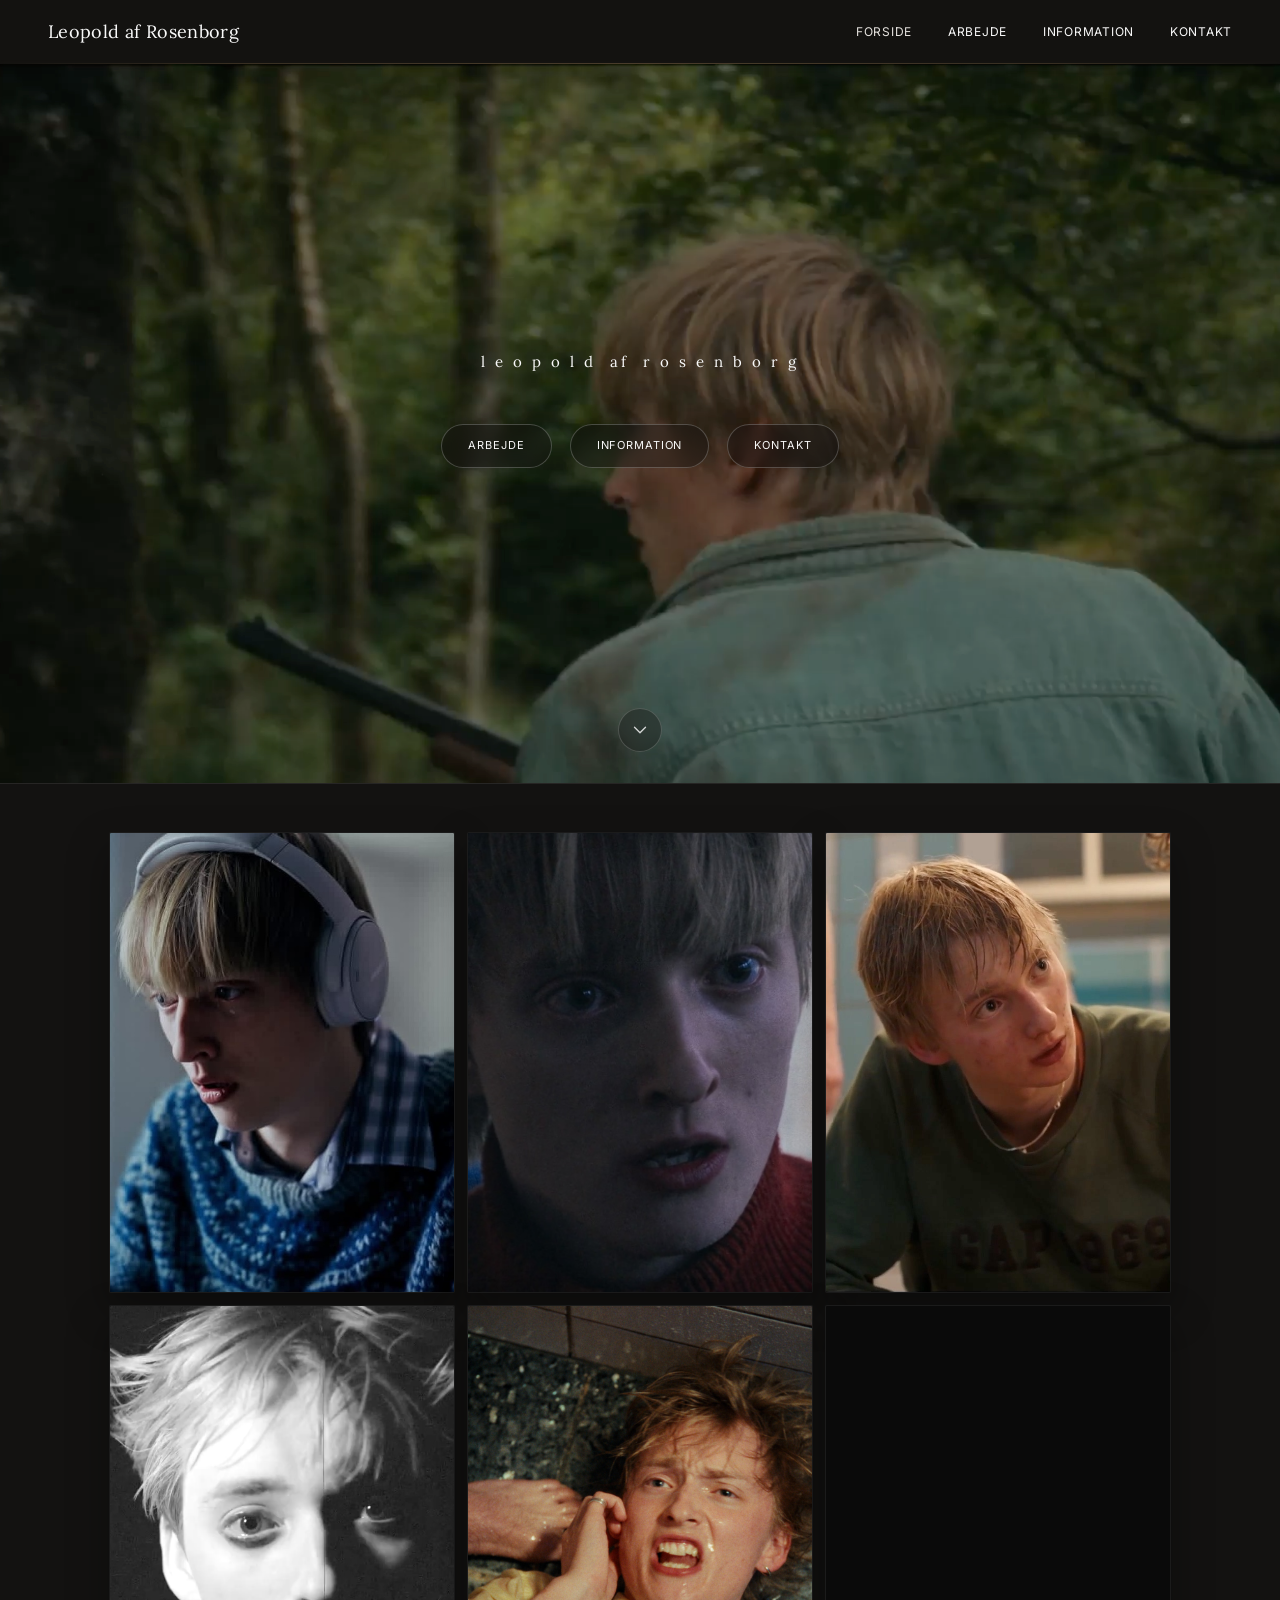
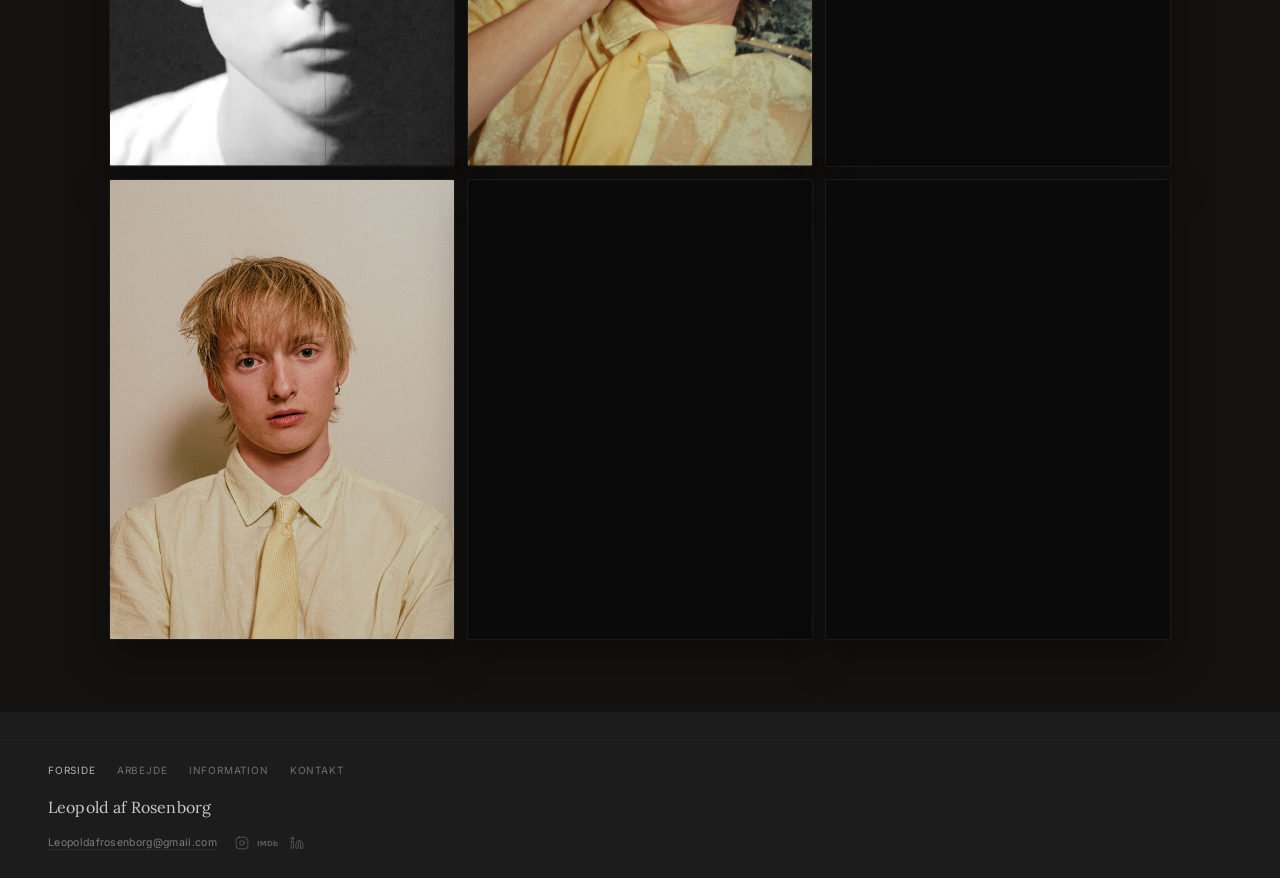
==== commit f3e75842: "twa" ====
--- a/index.html
+++ b/index.html
@@ -220,6 +220,6 @@
     </div>
   </footer>
 
-  <script src="main.js?v=40"></script>
+  <script src="main.js?v=41"></script>
 </body>
 </html>
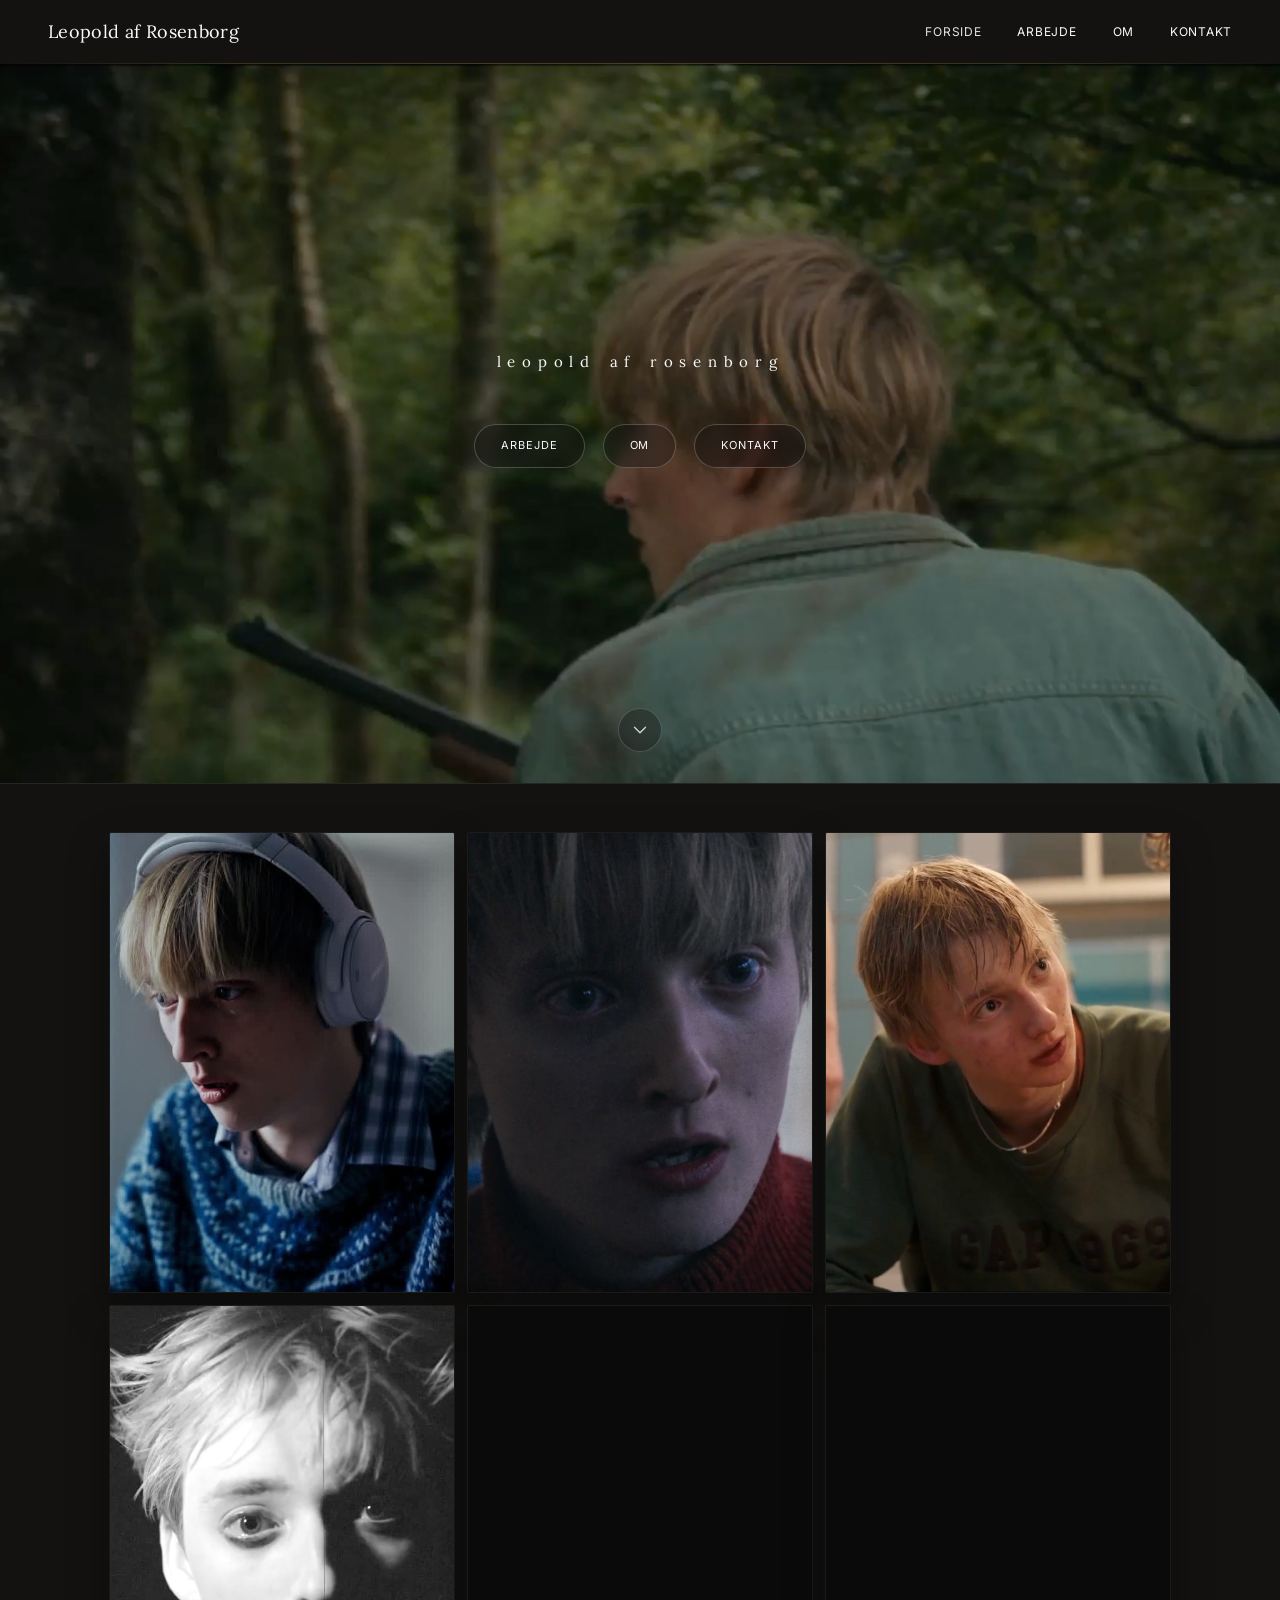
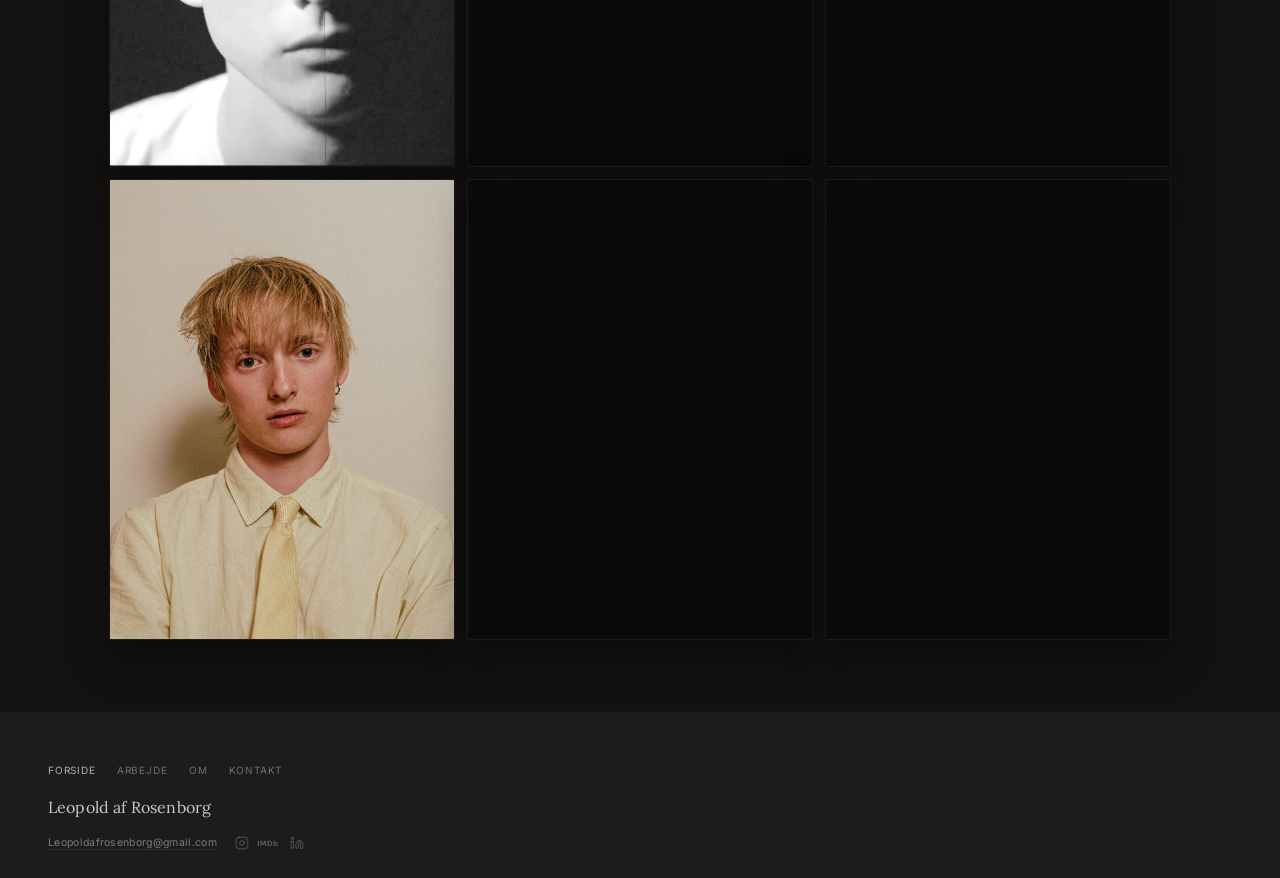
==== commit 5a081c1e: "major tweak" ====
--- a/index.html
+++ b/index.html
@@ -3,91 +3,64 @@
 <head>
   <meta charset="UTF-8">
   <meta name="viewport" content="width=device-width, initial-scale=1.0">
-  <title>Leopold af Rosenborg</title>
-  <meta name="description" content="Leopold af Rosenborg | Skuespiller, kunstner og entertainer">
-  <link rel="canonical" href="https://www.leopoldafrosenborg.dk/">
+  <title>Leopold af Rosenborg - Dansk skuespiller</title>
+  <meta name="description" content="Leopold af Rosenborg er en dansk skuespiller bosat i København med erfaring fra teater, film, tv, kortfilm, reklamefilm og musikvideoer.">
+  <link rel="canonical" href="https://leopoldafrosenborg.dk/">
   <link rel="icon" type="image/png" href="/favicon.png">
   <link rel="apple-touch-icon" href="/favicon.png">
-  <meta property="og:title" content="Leopold af Rosenborg">
-  <meta property="og:description" content="Leopold af Rosenborg | Skuespiller, kunstner og entertainer">
-  <meta property="og:url" content="https://www.leopoldafrosenborg.dk/">
+  <meta property="og:site_name" content="Leopold af Rosenborg">
+  <meta property="og:title" content="Leopold af Rosenborg - Dansk skuespiller">
+  <meta property="og:description" content="Leopold af Rosenborg er en dansk skuespiller bosat i København med erfaring fra teater, film, tv, kortfilm, reklamefilm og musikvideoer.">
+  <meta property="og:url" content="https://leopoldafrosenborg.dk/">
   <meta property="og:type" content="website">
   <meta property="og:locale" content="da_DK">
-  <meta property="og:image" content="https://www.leopoldafrosenborg.dk/images/hero-dogme.jpeg">
+  <meta property="og:image" content="https://leopoldafrosenborg.dk/frontpage-collage/leopold-af-rosenborg-actor-skuespiller-jakob-og-angsten.JPG">
+  <meta property="og:image:type" content="image/jpeg">
+  <meta property="og:image:width" content="1365">
+  <meta property="og:image:height" content="1706">
+  <meta property="og:image:alt" content="Portræt af Leopold af Rosenborg, fotograferet af Markus Juul Larsen.">
   <meta name="twitter:card" content="summary_large_image">
-  <meta name="twitter:title" content="Leopold af Rosenborg">
-  <meta name="twitter:description" content="Leopold af Rosenborg | Skuespiller, kunstner og entertainer">
-  <meta name="twitter:image" content="https://www.leopoldafrosenborg.dk/images/hero-dogme.jpeg">
+  <meta name="twitter:title" content="Leopold af Rosenborg - Dansk skuespiller">
+  <meta name="twitter:description" content="Leopold af Rosenborg er en dansk skuespiller bosat i København med erfaring fra teater, film, tv, kortfilm, reklamefilm og musikvideoer.">
+  <meta name="twitter:image" content="https://leopoldafrosenborg.dk/frontpage-collage/leopold-af-rosenborg-actor-skuespiller-jakob-og-angsten.JPG">
+  <meta name="twitter:image:alt" content="Portræt af Leopold af Rosenborg, fotograferet af Markus Juul Larsen.">
   <meta name="theme-color" content="#131211">
   <link rel="preconnect" href="https://fonts.googleapis.com">
   <link rel="preconnect" href="https://fonts.gstatic.com" crossorigin>
-  <link href="https://fonts.googleapis.com/css2?family=Inter:wght@400;500&family=Lora:ital,wght@0,400;0,500;1,400;1,500&display=swap" rel="stylesheet">
+  <link href="https://fonts.googleapis.com/css2?family=Inter:wght@400;500&amp;family=Lora:ital,wght@0,400;0,500;1,400;1,500&amp;display=swap" rel="stylesheet">
   <link rel="stylesheet" href="style.css?v=55">
   <script type="application/ld+json">
   {
     "@context": "https://schema.org",
-    "@type": "Person",
-    "@id": "https://www.leopoldafrosenborg.dk/#person",
-    "name": "Leopold af Rosenborg",
-    "alternateName": [
-      "Leopold",
-      "Leopold Christian Ingolf af Rosenborg"
-    ],
-    "birthDate": "2005-04-15",
-    "gender": "Male",
-    "nationality": {
-      "@type": "Country",
-      "name": "Denmark"
-    },
-    "jobTitle": [
-      "Danish Actor",
-      "Dansk skuespiller",
-      "Film Actor",
-      "Theatre Actor"
-    ],
-    "hasOccupation": [
+    "@graph": [
       {
-        "@type": "Occupation",
-        "name": "Film Actor"
+        "@type": "WebSite",
+        "@id": "https://leopoldafrosenborg.dk/#website",
+        "url": "https://leopoldafrosenborg.dk/",
+        "name": "Leopold af Rosenborg",
+        "inLanguage": "da",
+        "publisher": { "@id": "https://leopoldafrosenborg.dk/#person" }
       },
       {
-        "@type": "Occupation",
-        "name": "Theatre Actor"
+        "@type": "WebPage",
+        "@id": "https://leopoldafrosenborg.dk/#webpage",
+        "url": "https://leopoldafrosenborg.dk/",
+        "name": "Leopold af Rosenborg - Dansk skuespiller",
+        "inLanguage": "da",
+        "isPartOf": { "@id": "https://leopoldafrosenborg.dk/#website" },
+        "about": { "@id": "https://leopoldafrosenborg.dk/#person" }
+      },
+      {
+        "@type": "Person",
+        "@id": "https://leopoldafrosenborg.dk/#person",
+        "name": "Leopold af Rosenborg",
+        "url": "https://leopoldafrosenborg.dk/",
+        "sameAs": [
+          "https://www.instagram.com/leopold_afrosenborg/",
+          "https://www.imdb.com/name/nm16844776/",
+          "https://www.linkedin.com/in/leopold-af-rosenborg-3b47512b6/"
+        ]
       }
-    ],
-    "description": "Leopold af Rosenborg er en dansk skuespiller med erfaring fra film, teater, performance, reklamer og musikvideoer. Leopold af Rosenborg is a Danish actor with experience in film, theatre, commercials, music videos and performance.",
-    "url": "https://www.leopoldafrosenborg.dk",
-    "email": "Leopoldafrosenborg@gmail.com",
-    "sameAs": [
-      "https://www.instagram.com/leopold_afrosenborg/",
-      "https://www.imdb.com/name/nm16844776/",
-      "https://www.youtube.com/@LeopoldafRosenborg",
-      "https://www.linkedin.com/in/leopold-af-rosenborg-3b47512b6/"
-    ],
-    "image": [
-      "https://www.leopoldafrosenborg.dk/frontpage-collage/leopold-af-rosenborg-actor-skuespiller.png",
-      "https://www.leopoldafrosenborg.dk/frontpage-collage/leopold-af-rosenborg-actor-skuespiller-bryd-tavsheden-kampagne.JPG",
-      "https://www.leopoldafrosenborg.dk/frontpage-collage/leopold-af-rosenborg-actor-skuespiller-jakob-og-angsten.JPG",
-      "https://www.leopoldafrosenborg.dk/frontpage-collage/Jakob-og-Angsten-Leopold-Instrueret-af-Andreas-Hentze-Madsen.png",
-      "https://www.leopoldafrosenborg.dk/frontpage-collage/leopold-af-rosenborg-actor-super8-screen-test.jpg",
-      "https://www.leopoldafrosenborg.dk/frontpage-collage/leopold-af-rosenborg-ikea-reklame.jpg",
-      "https://www.leopoldafrosenborg.dk/frontpage-collage/leopold-af-rosenborg-jakob-og-angsten-odense-film-festival-actor.png",
-      "https://www.leopoldafrosenborg.dk/frontpage-collage/leopold-af-rosenborg-roede-kors-mod-til-at-handle-kortfilm.jpg",
-      "https://www.leopoldafrosenborg.dk/frontpage-collage/leopold-christian-ingolf-af-rosenborg-actor-skuespiller-alkymist-the-scent-music-video-mksq-media.png"
-    ],
-    "alumniOf": {
-      "@type": "EducationalOrganization",
-      "name": "Sankt Annæ Gymnasium"
-    },
-    "knowsAbout": [
-      "Acting",
-      "Film Acting",
-      "Theatre",
-      "Performance",
-      "Commercial Acting",
-      "Music Videos",
-      "Skuespil",
-      "Teater"
     ]
   }
   </script>
@@ -109,7 +82,7 @@
     <nav class="site-nav" id="site-nav" data-site-nav aria-label="Primær">
       <a href="index.html" aria-current="page">Forside</a>
       <a href="arbejde.html">Arbejde</a>
-      <a href="information.html">Information</a>
+      <a href="information.html">Om</a>
       <a href="kontakt.html">Kontakt</a>
     </nav>
   </header>
@@ -126,11 +99,11 @@
       <div class="hero__overlay" aria-hidden="true"></div>
       <div class="hero__content">
         <div class="hero__title-wrap">
-          <h1 class="hero__title">l e o p o l d&nbsp;&nbsp;af&nbsp;&nbsp;r o s e n b o r g</h1>
+          <h1 class="hero__title">Leopold af Rosenborg</h1>
         </div>
         <nav class="hero__links" aria-label="Sider">
           <a href="arbejde.html"><span>Arbejde</span></a>
-          <a href="information.html"><span>Information</span></a>
+          <a href="information.html"><span>Om</span></a>
           <a href="kontakt.html"><span>Kontakt</span></a>
         </nav>
       </div>
@@ -145,39 +118,39 @@
       <div class="gallery__inner">
         <div class="gallery__reel">
           <figure class="gallery__card" data-fade>
-            <img src="frontpage-collage/leopold-af-rosenborg-actor-skuespiller-bryd-tavsheden-kampagne.JPG" alt="" width="900" height="1200" loading="eager" decoding="async" fetchpriority="low">
+            <img src="frontpage-collage/leopold-af-rosenborg-actor-skuespiller-bryd-tavsheden-kampagne.JPG" alt="Leopold af Rosenborg i kampagnen Bryd Tavsheden." width="778" height="737" loading="eager" decoding="async" fetchpriority="low">
             <figcaption class="gallery__caption">Bryd Tavsheden, Kampagne</figcaption>
           </figure>
           <figure class="gallery__card" data-fade>
-            <img src="frontpage-collage/leopold-af-rosenborg-actor-super8-screen-test.jpg" alt="" width="900" height="1200" loading="eager" decoding="async" fetchpriority="low">
+            <img src="frontpage-collage/leopold-af-rosenborg-actor-super8-screen-test.jpg" alt="Leopold af Rosenborg i en Super8-kortfilmtestoptagelse." width="1281" height="951" loading="lazy" decoding="async" fetchpriority="low">
             <figcaption class="gallery__caption">Super8, Kortfilm testoptagelse</figcaption>
           </figure>
           <figure class="gallery__card gallery__card--zoom-in" data-fade>
-            <img src="frontpage-collage/leopold-af-rosenborg-roede-kors-mod-til-at-handle-kortfilm.jpg" alt="" width="900" height="1200" loading="eager" decoding="async" fetchpriority="low">
+            <img src="frontpage-collage/leopold-af-rosenborg-roede-kors-mod-til-at-handle-kortfilm.jpg" alt="Leopold af Rosenborg i kortfilmen Mod til at handle." width="1920" height="1080" loading="lazy" decoding="async" fetchpriority="low">
             <figcaption class="gallery__caption">Mod til at handle, Kortfilm</figcaption>
           </figure>
           <figure class="gallery__card" data-fade>
-            <img src="frontpage-collage/leopold-af-rosenborg-actor-skuespiller.png" alt="" width="900" height="1200" loading="eager" decoding="async" fetchpriority="low">
+            <img src="frontpage-collage/leopold-af-rosenborg-actor-skuespiller.png" alt="Leopold af Rosenborg i musikvideoen Alkymist." width="2128" height="1797" loading="lazy" decoding="async" fetchpriority="low">
             <figcaption class="gallery__caption">Alkymist, Musikvideo</figcaption>
           </figure>
           <figure class="gallery__card" data-fade>
-            <img src="frontpage-collage/Jakob-og-Angsten-Leopold-Instrueret-af-Andreas-Hentze-Madsen.png" alt="" width="900" height="1200" loading="eager" decoding="async" fetchpriority="low">
+            <img src="frontpage-collage/Jakob-og-Angsten-Leopold-Instrueret-af-Andreas-Hentze-Madsen.png" alt="Leopold af Rosenborg i kortfilmen Jakob og Angsten." width="1913" height="1440" loading="lazy" decoding="async" fetchpriority="low">
             <figcaption class="gallery__caption">Jakob og Angsten, Kortfilm</figcaption>
           </figure>
           <figure class="gallery__card" data-fade>
-            <img src="frontpage-collage/leopold-af-rosenborg-ikea-reklame.jpg" alt="" width="900" height="1200" loading="eager" decoding="async" fetchpriority="low">
+            <img src="frontpage-collage/leopold-af-rosenborg-ikea-reklame.jpg" alt="Leopold af Rosenborg i en IKEA-reklame." width="1329" height="1080" loading="lazy" decoding="async" fetchpriority="low">
             <figcaption class="gallery__caption">IKEA, Reklame</figcaption>
           </figure>
           <figure class="gallery__card gallery__card--hide-2col" data-fade>
-            <img src="frontpage-collage/leopold-af-rosenborg-actor-skuespiller-jakob-og-angsten.JPG" alt="" width="900" height="1200" loading="eager" decoding="async" fetchpriority="low">
+            <img src="frontpage-collage/leopold-af-rosenborg-actor-skuespiller-jakob-og-angsten.JPG" alt="Portræt af Leopold af Rosenborg, fotograferet af Markus Juul Larsen." width="1365" height="1706" loading="lazy" decoding="async" fetchpriority="low">
             <figcaption class="gallery__caption">Portræt, Markus Juul Larsen</figcaption>
           </figure>
           <figure class="gallery__card" data-fade>
-            <img src="frontpage-collage/leopold-af-rosenborg-jakob-og-angsten-odense-film-festival-actor.png" alt="" width="900" height="1200" loading="eager" decoding="async" fetchpriority="low">
+            <img src="frontpage-collage/leopold-af-rosenborg-jakob-og-angsten-odense-film-festival-actor.png" alt="Leopold af Rosenborg i kortfilmen Jakob og Angsten." width="1080" height="1440" loading="lazy" decoding="async" fetchpriority="low">
             <figcaption class="gallery__caption">Jakob og Angsten, Kortfilm</figcaption>
           </figure>
           <figure class="gallery__card" data-fade>
-            <img src="frontpage-collage/leopold-christian-ingolf-af-rosenborg-actor-skuespiller-alkymist-the-scent-music-video-mksq-media.png" alt="" width="900" height="1200" loading="eager" decoding="async" fetchpriority="low">
+            <img src="frontpage-collage/leopold-christian-ingolf-af-rosenborg-actor-skuespiller-alkymist-the-scent-music-video-mksq-media.png" alt="Leopold af Rosenborg i musikvideoen Alkymist." width="2249" height="1800" loading="lazy" decoding="async" fetchpriority="low">
             <figcaption class="gallery__caption">Alkymist, Musikvideo</figcaption>
           </figure>
         </div>
@@ -191,7 +164,7 @@
       <nav class="site-footer__nav" aria-label="Sider">
         <a href="index.html" aria-current="page">Forside</a>
         <a href="arbejde.html">Arbejde</a>
-        <a href="information.html">Information</a>
+        <a href="information.html">Om</a>
         <a href="kontakt.html">Kontakt</a>
       </nav>
       <div class="site-footer__meta">
--- a/style.css
+++ b/style.css
@@ -399,7 +399,8 @@
   font-weight: 400;
   font-size: clamp(10px, 2.75vw, 15px);
   line-height: 1.4;
-  letter-spacing: clamp(0.08em, 1.65vw, 0.2em);
+  letter-spacing: 0.45em;
+  word-spacing: 0.2em;
   text-transform: lowercase;
   color: var(--fg);
   white-space: nowrap;
@@ -1122,6 +1123,17 @@
   letter-spacing: 0.02em;
 }
 
+.work-line__award {
+  grid-column: 1 / -1;
+  margin-top: -0.2rem;
+  font-family: var(--font-sans);
+  font-size: 10px;
+  line-height: 1.45;
+  font-weight: 400;
+  color: rgba(249, 249, 249, 0.44);
+  letter-spacing: 0.02em;
+}
+
 .work-voice {
   margin-top: clamp(48px, 8vw, 88px);
   padding-top: clamp(40px, 6vw, 72px);
@@ -1213,6 +1225,63 @@
   max-width: min(1200px, 100%);
   padding-left: clamp(16px, 4vw, 40px);
   padding-right: clamp(16px, 4vw, 40px);
+  padding-top: clamp(84px, 10.5vw, 94px);
+}
+
+.page--information .about-intro {
+  max-width: min(1080px, 100%);
+  margin-inline: auto;
+  padding: 0 0 clamp(40px, 6vw, 60px);
+}
+
+.about-intro__title {
+  max-width: 78ch;
+  margin: 0 auto clamp(28px, 4vw, 40px);
+  padding-bottom: 0.65rem;
+  border-bottom: 1px solid var(--line);
+  text-align: left;
+  font-family: var(--font-serif);
+  font-size: clamp(1.8rem, 3.6vw, 2.4rem);
+  font-weight: 400;
+  line-height: 1.2;
+  letter-spacing: 0.01em;
+  color: rgba(249, 249, 249, 0.9);
+}
+
+.about-intro__body {
+  max-width: 78ch;
+  margin: 0 auto;
+  text-align: center;
+  font-family: var(--font-serif);
+  font-size: clamp(16px, 1.4vw, 18px);
+  font-weight: 400;
+  line-height: 1.75;
+  color: rgba(249, 249, 249, 0.82);
+}
+
+.about-intro__body p {
+  margin: 0;
+}
+
+.about-intro__body p + p {
+  margin-top: 1.1em;
+}
+
+.about-intro__lead {
+  color: rgba(249, 249, 249, 0.92);
+}
+
+.about-intro__lead strong {
+  font-weight: 700;
+}
+
+.about-intro__membership {
+  color: inherit;
+  font-weight: 700;
+  text-decoration: underline;
+  text-decoration-color: rgba(249, 249, 249, 0.55);
+  text-decoration-thickness: 1px;
+  text-underline-offset: 0.22em;
 }
 
 .info-sheet {
@@ -1220,8 +1289,8 @@
 }
 
 .page--information .info-sheet {
-  max-width: min(880px, 100%);
-  margin-left: 0;
+  max-width: min(1000px, 100%);
+  margin-left: auto;
   margin-right: auto;
 }
 
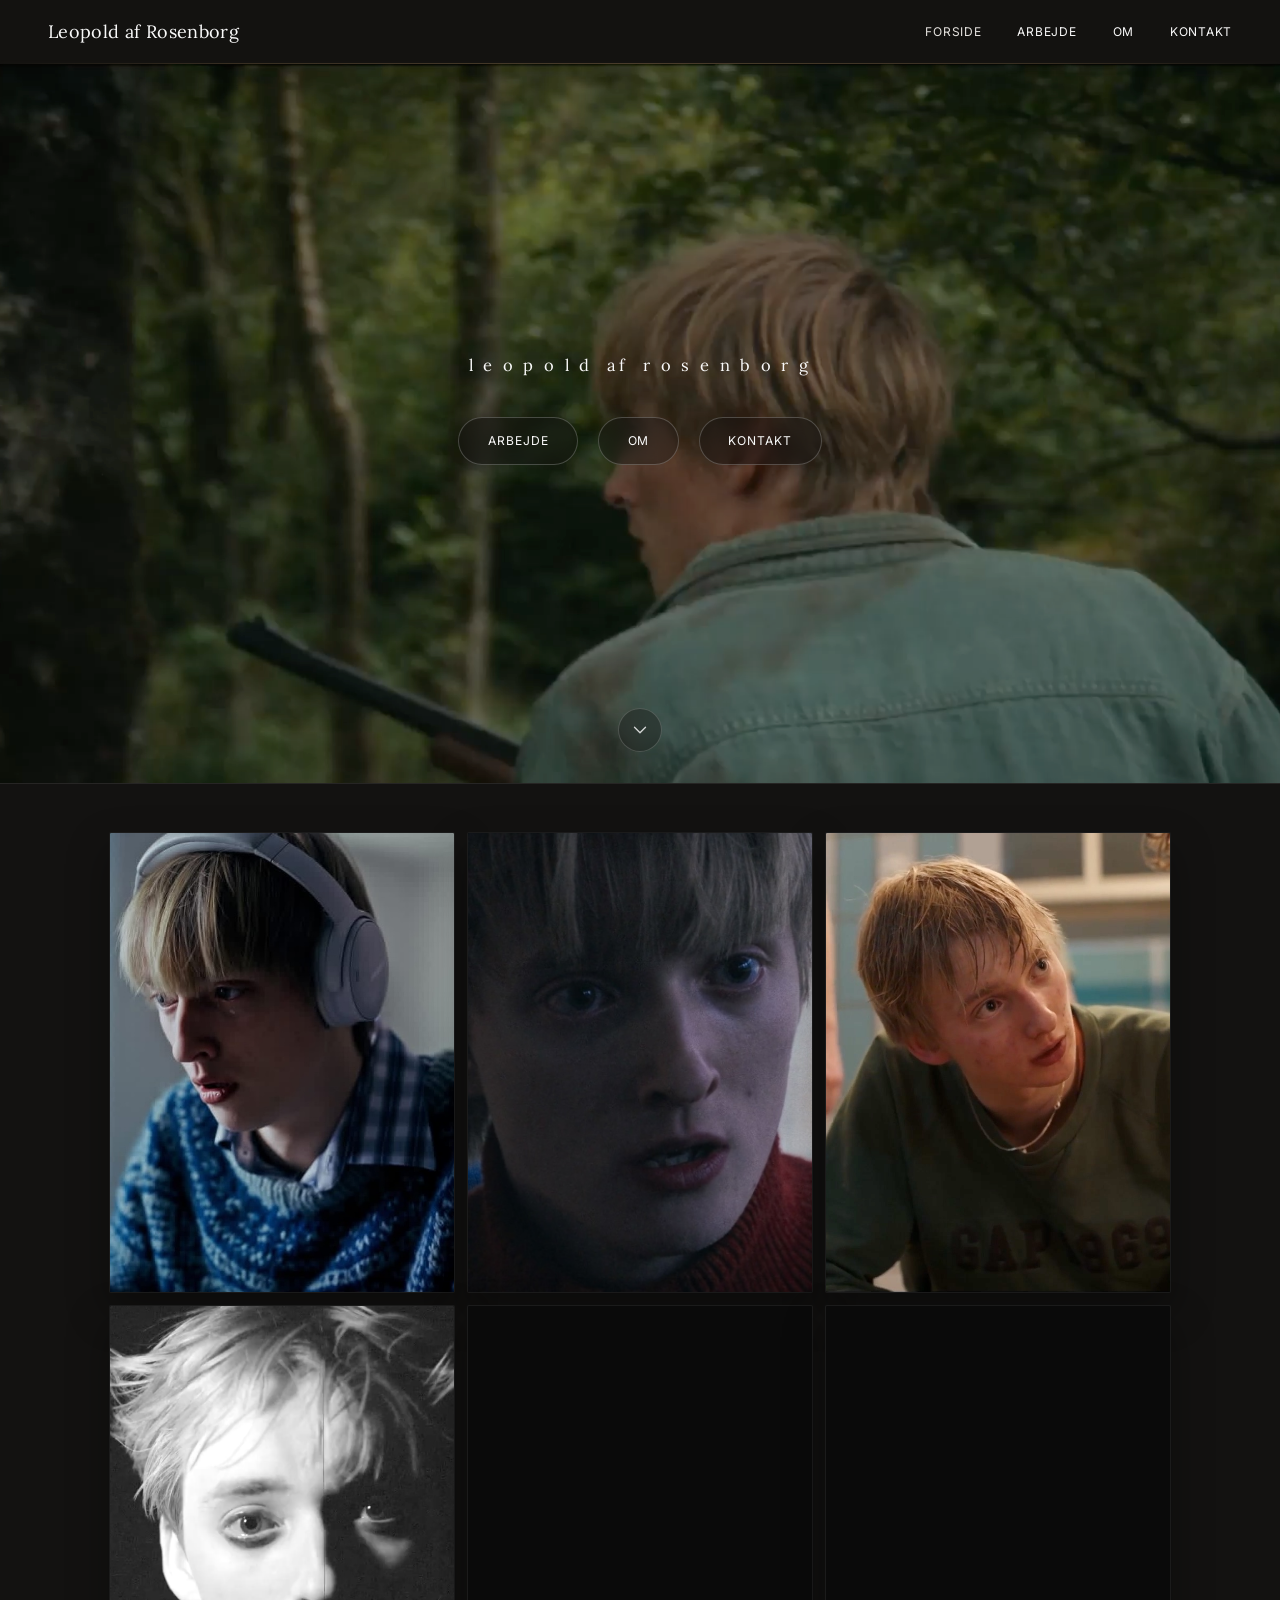
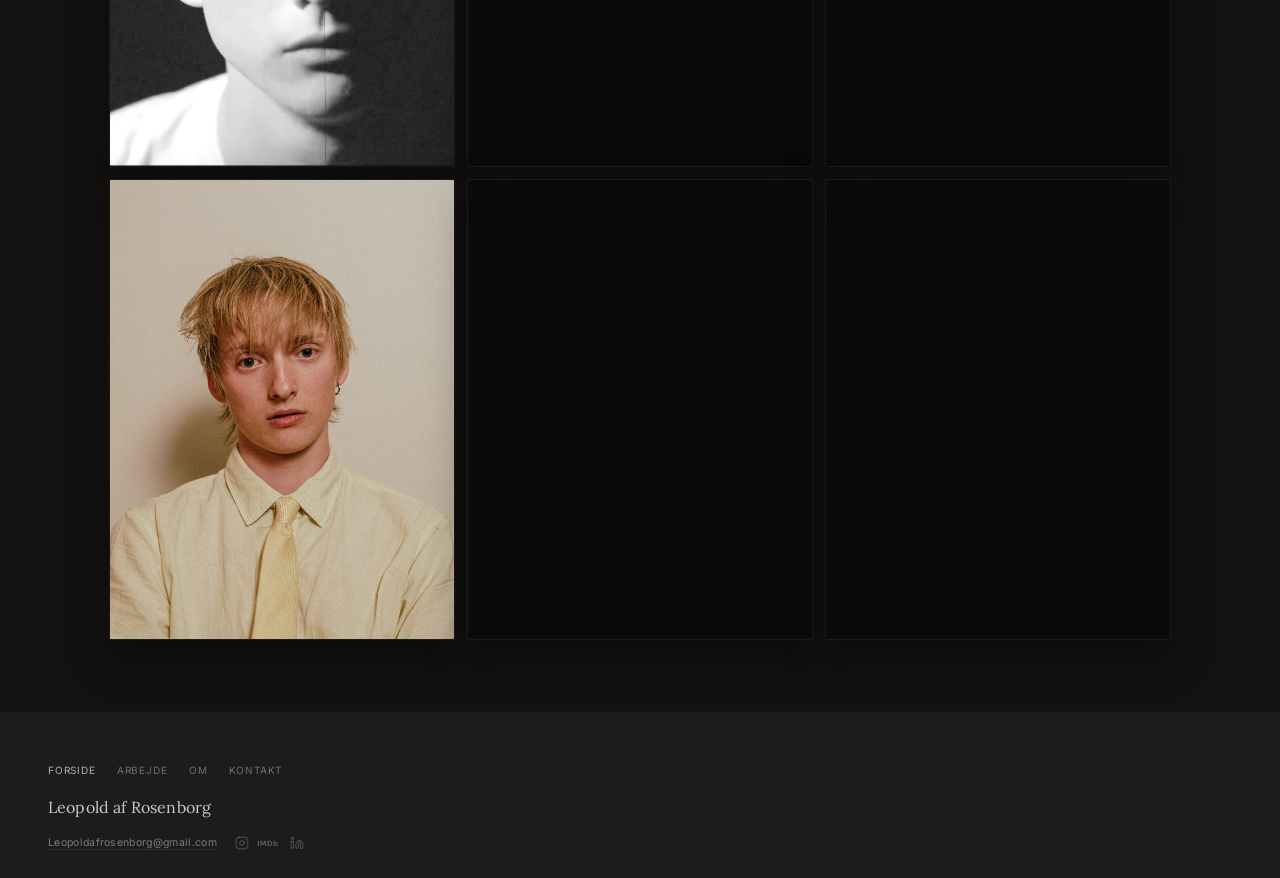
==== commit f0afa5ed: "tw" ====
--- a/index.html
+++ b/index.html
@@ -28,7 +28,7 @@
   <link rel="preconnect" href="https://fonts.googleapis.com">
   <link rel="preconnect" href="https://fonts.gstatic.com" crossorigin>
   <link href="https://fonts.googleapis.com/css2?family=Inter:wght@400;500&amp;family=Lora:ital,wght@0,400;0,500;1,400;1,500&amp;display=swap" rel="stylesheet">
-  <link rel="stylesheet" href="style.css?v=55">
+  <link rel="stylesheet" href="style.css?v=60">
   <script type="application/ld+json">
   {
     "@context": "https://schema.org",
@@ -99,7 +99,7 @@
       <div class="hero__overlay" aria-hidden="true"></div>
       <div class="hero__content">
         <div class="hero__title-wrap">
-          <h1 class="hero__title">Leopold af Rosenborg</h1>
+          <h1 class="hero__title"><span aria-hidden="true">l e o p o l d&nbsp;&nbsp;af&nbsp;&nbsp;r o s e n b o r g</span><span class="visually-hidden">Leopold af Rosenborg</span></h1>
         </div>
         <nav class="hero__links" aria-label="Sider">
           <a href="arbejde.html"><span>Arbejde</span></a>
--- a/style.css
+++ b/style.css
@@ -391,16 +391,15 @@
   display: flex;
   justify-content: center;
   overflow: hidden;
-  margin-bottom: clamp(32px, 5vw, 52px);
+  margin-bottom: clamp(24px, 4vw, 40px);
 }
 
 .hero__title {
   margin: 0;
   font-weight: 400;
-  font-size: clamp(10px, 2.75vw, 15px);
+  font-size: clamp(11px, 3.025vw, 16.5px);
   line-height: 1.4;
-  letter-spacing: 0.45em;
-  word-spacing: 0.2em;
+  letter-spacing: clamp(0.08em, 1.65vw, 0.2em);
   text-transform: lowercase;
   color: var(--fg);
   white-space: nowrap;
@@ -411,7 +410,7 @@
   flex-wrap: wrap;
   justify-content: center;
   align-items: center;
-  gap: clamp(10px, 2vw, 18px);
+  gap: clamp(11px, 2.2vw, 19.8px);
 }
 
 .hero__links a {
@@ -419,10 +418,10 @@
   display: inline-flex;
   align-items: center;
   justify-content: center;
-  min-height: 44px;
-  padding: 0 clamp(18px, 3vw, 26px);
+  min-height: 48.4px;
+  padding: 0 clamp(19.8px, 3.3vw, 28.6px);
   font-family: var(--font-sans);
-  font-size: 11px;
+  font-size: 12.1px;
   font-weight: 400;
   letter-spacing: 0.08em;
   text-transform: uppercase;
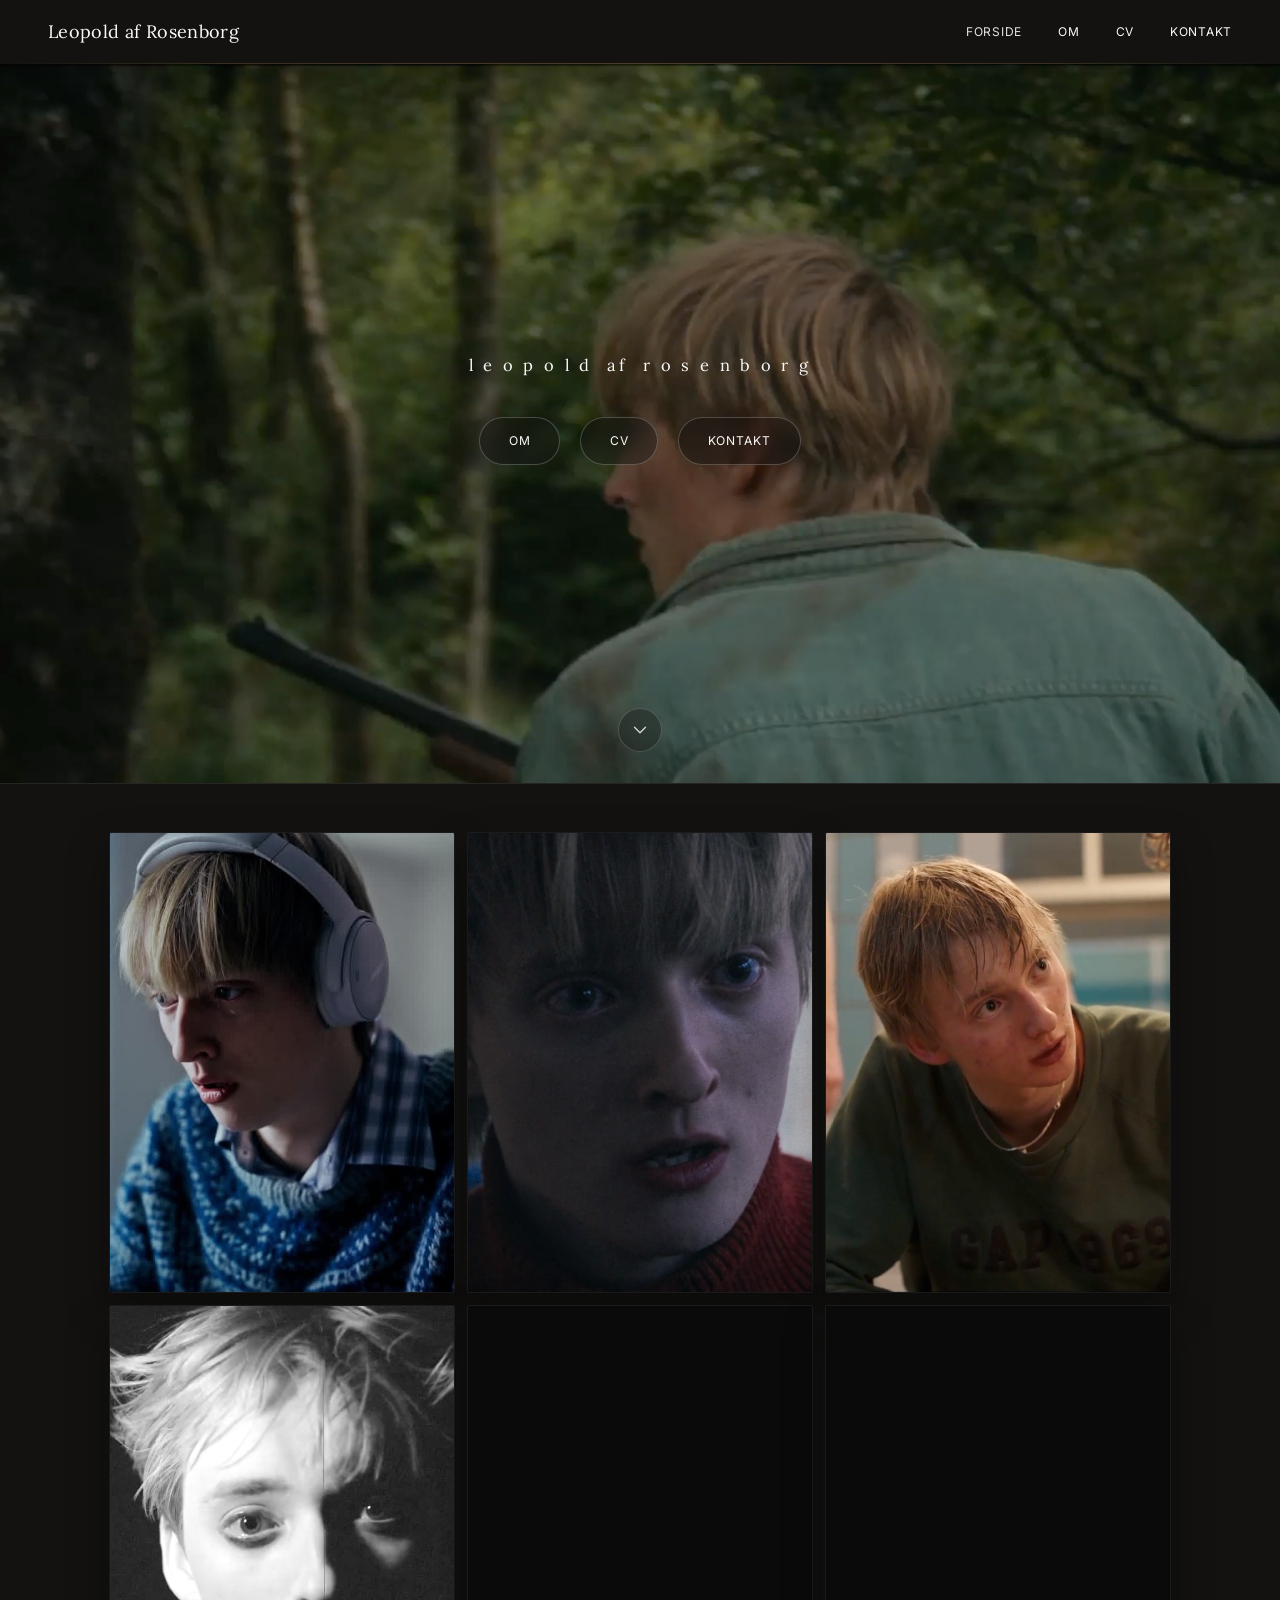
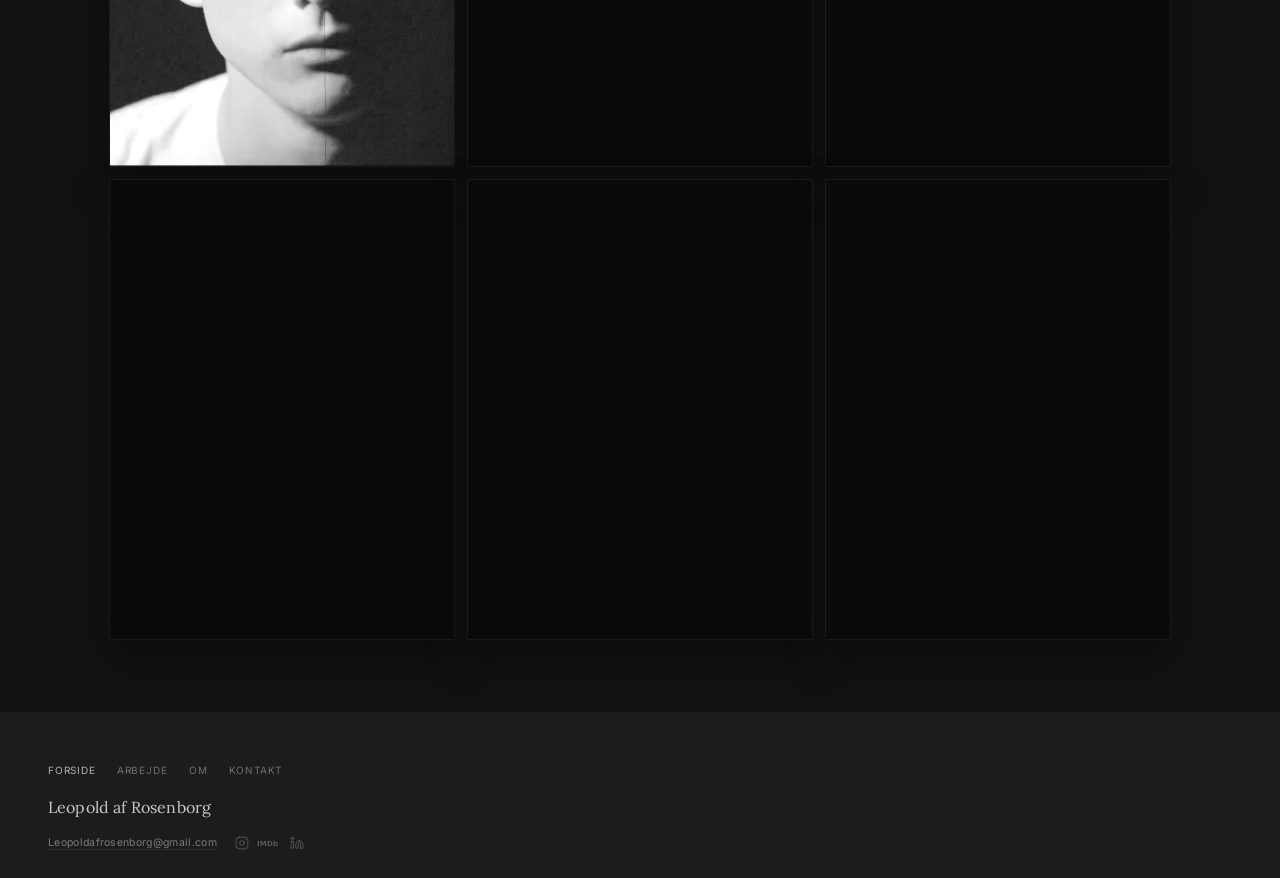
==== commit eba1cc0f: "tw" ====
--- a/index.html
+++ b/index.html
@@ -81,8 +81,8 @@
     <a class="site-header__brand" href="index.html">Leopold af Rosenborg</a>
     <nav class="site-nav" id="site-nav" data-site-nav aria-label="Primær">
       <a href="index.html" aria-current="page">Forside</a>
-      <a href="arbejde.html">Arbejde</a>
       <a href="information.html">Om</a>
+      <a href="cv.html">CV</a>
       <a href="kontakt.html">Kontakt</a>
     </nav>
   </header>
@@ -102,8 +102,8 @@
           <h1 class="hero__title"><span aria-hidden="true">l e o p o l d&nbsp;&nbsp;af&nbsp;&nbsp;r o s e n b o r g</span><span class="visually-hidden">Leopold af Rosenborg</span></h1>
         </div>
         <nav class="hero__links" aria-label="Sider">
-          <a href="arbejde.html"><span>Arbejde</span></a>
           <a href="information.html"><span>Om</span></a>
+          <a href="cv.html"><span>CV</span></a>
           <a href="kontakt.html"><span>Kontakt</span></a>
         </nav>
       </div>
--- a/style.css
+++ b/style.css
@@ -1221,22 +1221,24 @@
 
 /* Information */
 .page--information {
+  --about-content-width: 880px;
+  --about-gap: 26.4px;
   max-width: min(1200px, 100%);
-  padding-left: clamp(16px, 4vw, 40px);
-  padding-right: clamp(16px, 4vw, 40px);
-  padding-top: clamp(84px, 10.5vw, 94px);
+  padding-left: clamp(17.6px, 4.4vw, 44px);
+  padding-right: clamp(17.6px, 4.4vw, 44px);
+  padding-top: clamp(92.4px, 11.55vw, 103.4px);
 }
 
 .page--information .about-intro {
-  max-width: min(1080px, 100%);
+  max-width: min(var(--about-content-width), 100%);
   margin-inline: auto;
-  padding: 0 0 clamp(40px, 6vw, 60px);
+  padding: 0;
 }
 
 .about-intro__title {
-  max-width: 78ch;
-  margin: 0 auto clamp(28px, 4vw, 40px);
-  padding-bottom: 0.65rem;
+  max-width: 100%;
+  margin: 0 auto var(--about-gap);
+  padding-bottom: 0.715rem;
   border-bottom: 1px solid var(--line);
   text-align: left;
   font-family: var(--font-serif);
@@ -1248,13 +1250,13 @@
 }
 
 .about-intro__body {
-  max-width: 78ch;
+  max-width: 100%;
   margin: 0 auto;
   text-align: center;
   font-family: var(--font-serif);
   font-size: clamp(16px, 1.4vw, 18px);
   font-weight: 400;
-  line-height: 1.75;
+  line-height: 1.925;
   color: rgba(249, 249, 249, 0.82);
 }
 
@@ -1263,7 +1265,7 @@
 }
 
 .about-intro__body p + p {
-  margin-top: 1.1em;
+  margin-top: 1.21em;
 }
 
 .about-intro__lead {
@@ -1281,6 +1283,25 @@
   text-decoration-color: rgba(249, 249, 249, 0.55);
   text-decoration-thickness: 1px;
   text-underline-offset: 0.22em;
+}
+
+.about-intro__membership-line {
+  white-space: nowrap;
+}
+
+.about-intro__membership-line::after {
+  display: block;
+  width: 100%;
+  height: 1px;
+  margin: var(--about-gap) auto 0;
+  background: var(--line);
+  content: "";
+}
+
+@media (max-width: 559px) {
+  .about-intro__membership-line {
+    font-size: clamp(11px, 4vw, 16px);
+  }
 }
 
 .info-sheet {
@@ -1454,6 +1475,146 @@
 
 .info-education__list li {
   padding: 4px 0;
+}
+
+.about-details {
+  max-width: min(var(--about-content-width), 100%);
+  margin: 0 auto;
+  padding: 0 0 clamp(39.6px, 6.6vw, 66px);
+  color: rgba(249, 249, 249, 0.82);
+  text-align: center;
+}
+
+.about-details__title {
+  width: 100%;
+  margin: 0 0 var(--about-gap);
+  padding-bottom: 0.715rem;
+  border-bottom: 1px solid var(--line);
+  color: rgba(249, 249, 249, 0.92);
+  font-family: var(--font-serif);
+  font-size: clamp(1.4rem, 2.5vw, 1.8rem);
+  font-weight: 400;
+  line-height: 1.32;
+}
+
+.about-details__columns {
+  display: grid;
+  grid-template-columns: repeat(2, minmax(0, 1fr));
+  grid-template-areas:
+    "facts education"
+    "skills workshops";
+}
+
+.about-details__cell {
+  display: flex;
+  min-width: 0;
+  flex-direction: column;
+  align-items: center;
+  justify-content: center;
+  padding: var(--about-gap) 8px;
+  text-align: center;
+}
+
+.about-details__cell-content {
+  width: 100%;
+  min-width: 0;
+  margin-block: auto;
+}
+
+.about-details__cell--facts {
+  grid-area: facts;
+  border-bottom: 1px solid rgba(249, 249, 249, 0.16);
+}
+
+.about-details__cell--skills {
+  grid-area: skills;
+  justify-content: flex-start;
+}
+
+.about-details__cell--skills .about-details__cell-content {
+  margin-block: 0;
+}
+
+.about-details__cell--education {
+  grid-area: education;
+  border-bottom: 1px solid rgba(249, 249, 249, 0.16);
+  border-left: 1px solid rgba(249, 249, 249, 0.16);
+}
+
+.about-details__cell--workshops {
+  grid-area: workshops;
+  border-left: 1px solid rgba(249, 249, 249, 0.16);
+}
+
+.about-details__facts {
+  margin: 0;
+  color: rgba(249, 249, 249, 0.82);
+  font-family: var(--font-serif);
+  font-size: clamp(22px, 2.4vw, 24px);
+  line-height: 1.5;
+}
+
+.about-details__subheading {
+  margin: 0 0 19.8px;
+  color: rgba(249, 249, 249, 0.9);
+  font-family: var(--font-serif);
+  font-size: 20px;
+  font-weight: 400;
+  line-height: 1.32;
+}
+
+.about-details__list {
+  margin: 0;
+  padding: 0;
+  list-style: none;
+  color: rgba(249, 249, 249, 0.82);
+  font-family: var(--font-serif);
+  font-size: 16px;
+  line-height: 1.98;
+}
+
+.about-details__list--skills {
+  font-size: 18px;
+  line-height: 1.87;
+}
+
+@media (min-width: 760px) {
+  .about-details__cell {
+    padding: var(--about-gap) 26.4px;
+  }
+}
+
+@media (max-width: 759px) {
+  .about-details__cell {
+    padding-inline: clamp(5.5px, 2.2vw, 13.2px);
+  }
+
+  .about-details__facts {
+    font-size: clamp(13px, 3.4vw, 16px);
+    line-height: 1.595;
+  }
+
+  .about-details__title {
+    margin-bottom: 13.2px;
+    font-size: clamp(13px, 3.6vw, 17px);
+    line-height: 1.32;
+  }
+
+  .about-details__subheading {
+    margin-bottom: 15.4px;
+    font-size: clamp(14px, 3.8vw, 18px);
+    line-height: 1.32;
+  }
+
+  .about-details__list {
+    font-size: clamp(11px, 3vw, 13px);
+    line-height: 1.705;
+  }
+
+  .about-details__list--skills {
+    font-size: clamp(13px, 3.5vw, 15px);
+    line-height: 1.705;
+  }
 }
 
 /* Kontakt */
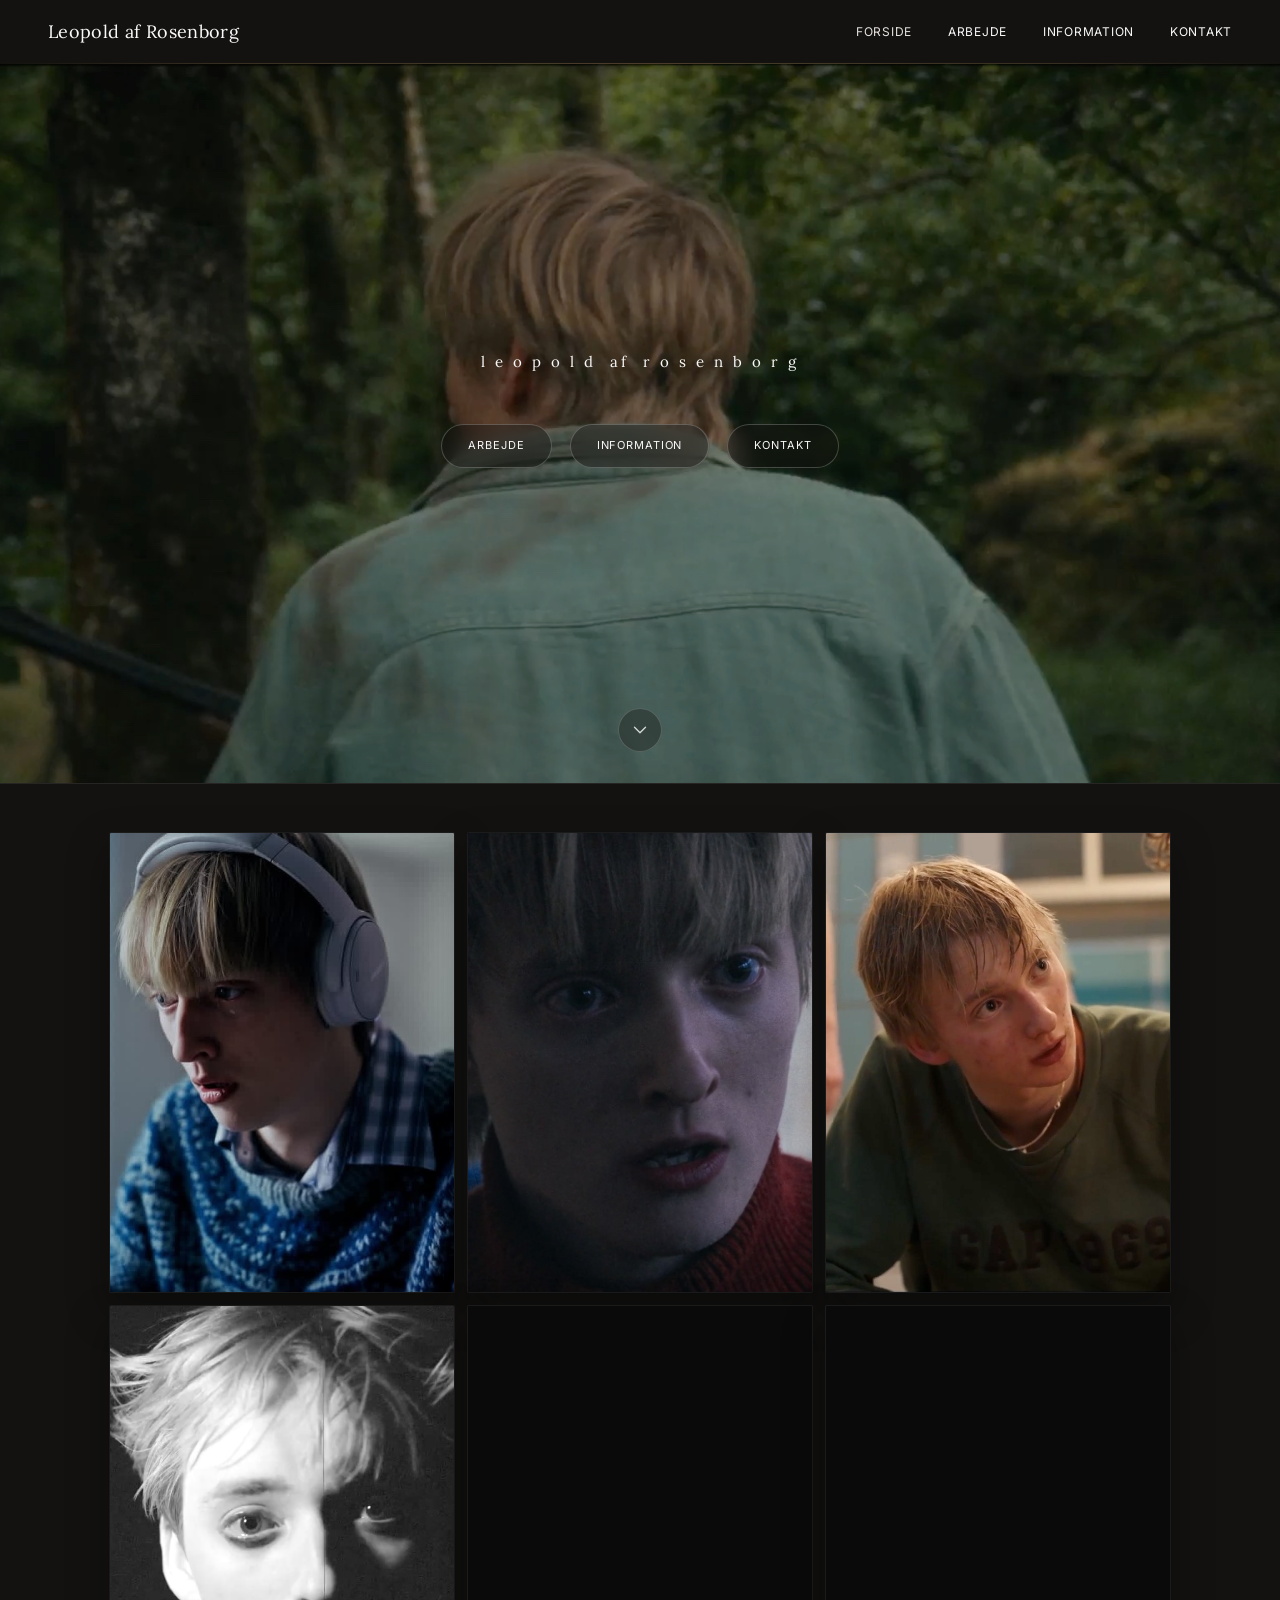
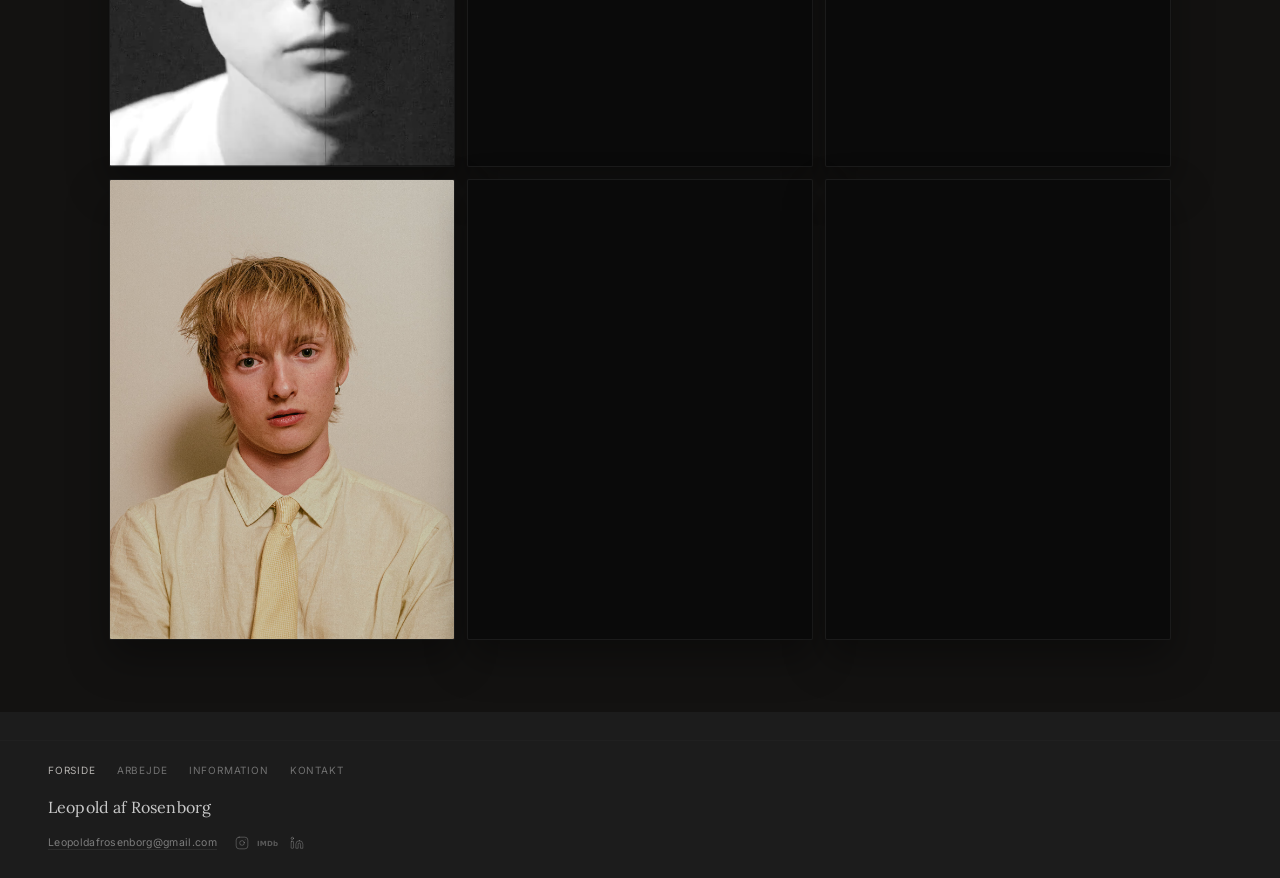
==== commit 53d60bf1: "k" ====
--- a/index.html
+++ b/index.html
@@ -3,64 +3,91 @@
 <head>
   <meta charset="UTF-8">
   <meta name="viewport" content="width=device-width, initial-scale=1.0">
-  <title>Leopold af Rosenborg - Dansk skuespiller</title>
-  <meta name="description" content="Leopold af Rosenborg er en dansk skuespiller bosat i København med erfaring fra teater, film, tv, kortfilm, reklamefilm og musikvideoer.">
-  <link rel="canonical" href="https://leopoldafrosenborg.dk/">
+  <title>Leopold af Rosenborg</title>
+  <meta name="description" content="Leopold af Rosenborg | Skuespiller, kunstner og entertainer">
+  <link rel="canonical" href="https://www.leopoldafrosenborg.dk/">
   <link rel="icon" type="image/png" href="/favicon.png">
   <link rel="apple-touch-icon" href="/favicon.png">
-  <meta property="og:site_name" content="Leopold af Rosenborg">
-  <meta property="og:title" content="Leopold af Rosenborg - Dansk skuespiller">
-  <meta property="og:description" content="Leopold af Rosenborg er en dansk skuespiller bosat i København med erfaring fra teater, film, tv, kortfilm, reklamefilm og musikvideoer.">
-  <meta property="og:url" content="https://leopoldafrosenborg.dk/">
+  <meta property="og:title" content="Leopold af Rosenborg">
+  <meta property="og:description" content="Leopold af Rosenborg | Skuespiller, kunstner og entertainer">
+  <meta property="og:url" content="https://www.leopoldafrosenborg.dk/">
   <meta property="og:type" content="website">
   <meta property="og:locale" content="da_DK">
-  <meta property="og:image" content="https://leopoldafrosenborg.dk/frontpage-collage/leopold-af-rosenborg-actor-skuespiller-jakob-og-angsten.JPG">
-  <meta property="og:image:type" content="image/jpeg">
-  <meta property="og:image:width" content="1365">
-  <meta property="og:image:height" content="1706">
-  <meta property="og:image:alt" content="Portræt af Leopold af Rosenborg, fotograferet af Markus Juul Larsen.">
+  <meta property="og:image" content="https://www.leopoldafrosenborg.dk/images/hero-dogme.jpeg">
   <meta name="twitter:card" content="summary_large_image">
-  <meta name="twitter:title" content="Leopold af Rosenborg - Dansk skuespiller">
-  <meta name="twitter:description" content="Leopold af Rosenborg er en dansk skuespiller bosat i København med erfaring fra teater, film, tv, kortfilm, reklamefilm og musikvideoer.">
-  <meta name="twitter:image" content="https://leopoldafrosenborg.dk/frontpage-collage/leopold-af-rosenborg-actor-skuespiller-jakob-og-angsten.JPG">
-  <meta name="twitter:image:alt" content="Portræt af Leopold af Rosenborg, fotograferet af Markus Juul Larsen.">
+  <meta name="twitter:title" content="Leopold af Rosenborg">
+  <meta name="twitter:description" content="Leopold af Rosenborg | Skuespiller, kunstner og entertainer">
+  <meta name="twitter:image" content="https://www.leopoldafrosenborg.dk/images/hero-dogme.jpeg">
   <meta name="theme-color" content="#131211">
   <link rel="preconnect" href="https://fonts.googleapis.com">
   <link rel="preconnect" href="https://fonts.gstatic.com" crossorigin>
-  <link href="https://fonts.googleapis.com/css2?family=Inter:wght@400;500&amp;family=Lora:ital,wght@0,400;0,500;1,400;1,500&amp;display=swap" rel="stylesheet">
-  <link rel="stylesheet" href="style.css?v=60">
+  <link href="https://fonts.googleapis.com/css2?family=Inter:wght@400;500&family=Lora:ital,wght@0,400;0,500;1,400;1,500&display=swap" rel="stylesheet">
+  <link rel="stylesheet" href="style.css?v=54">
   <script type="application/ld+json">
   {
     "@context": "https://schema.org",
-    "@graph": [
+    "@type": "Person",
+    "@id": "https://www.leopoldafrosenborg.dk/#person",
+    "name": "Leopold af Rosenborg",
+    "alternateName": [
+      "Leopold",
+      "Leopold Christian Ingolf af Rosenborg"
+    ],
+    "birthDate": "2005-04-15",
+    "gender": "Male",
+    "nationality": {
+      "@type": "Country",
+      "name": "Denmark"
+    },
+    "jobTitle": [
+      "Danish Actor",
+      "Dansk skuespiller",
+      "Film Actor",
+      "Theatre Actor"
+    ],
+    "hasOccupation": [
       {
-        "@type": "WebSite",
-        "@id": "https://leopoldafrosenborg.dk/#website",
-        "url": "https://leopoldafrosenborg.dk/",
-        "name": "Leopold af Rosenborg",
-        "inLanguage": "da",
-        "publisher": { "@id": "https://leopoldafrosenborg.dk/#person" }
+        "@type": "Occupation",
+        "name": "Film Actor"
       },
       {
-        "@type": "WebPage",
-        "@id": "https://leopoldafrosenborg.dk/#webpage",
-        "url": "https://leopoldafrosenborg.dk/",
-        "name": "Leopold af Rosenborg - Dansk skuespiller",
-        "inLanguage": "da",
-        "isPartOf": { "@id": "https://leopoldafrosenborg.dk/#website" },
-        "about": { "@id": "https://leopoldafrosenborg.dk/#person" }
-      },
-      {
-        "@type": "Person",
-        "@id": "https://leopoldafrosenborg.dk/#person",
-        "name": "Leopold af Rosenborg",
-        "url": "https://leopoldafrosenborg.dk/",
-        "sameAs": [
-          "https://www.instagram.com/leopold_afrosenborg/",
-          "https://www.imdb.com/name/nm16844776/",
-          "https://www.linkedin.com/in/leopold-af-rosenborg-3b47512b6/"
-        ]
+        "@type": "Occupation",
+        "name": "Theatre Actor"
       }
+    ],
+    "description": "Leopold af Rosenborg er en dansk skuespiller med erfaring fra film, teater, performance, reklamer og musikvideoer. Leopold af Rosenborg is a Danish actor with experience in film, theatre, commercials, music videos and performance.",
+    "url": "https://www.leopoldafrosenborg.dk",
+    "email": "Leopoldafrosenborg@gmail.com",
+    "sameAs": [
+      "https://www.instagram.com/leopold_afrosenborg/",
+      "https://www.imdb.com/name/nm16844776/",
+      "https://www.youtube.com/@LeopoldafRosenborg",
+      "https://www.linkedin.com/in/leopold-af-rosenborg-3b47512b6/"
+    ],
+    "image": [
+      "https://www.leopoldafrosenborg.dk/frontpage-collage/leopold-af-rosenborg-actor-skuespiller.png",
+      "https://www.leopoldafrosenborg.dk/frontpage-collage/leopold-af-rosenborg-actor-skuespiller-bryd-tavsheden-kampagne.JPG",
+      "https://www.leopoldafrosenborg.dk/frontpage-collage/leopold-af-rosenborg-actor-skuespiller-jakob-og-angsten.JPG",
+      "https://www.leopoldafrosenborg.dk/frontpage-collage/Jakob-og-Angsten-Leopold-Instrueret-af-Andreas-Hentze-Madsen.png",
+      "https://www.leopoldafrosenborg.dk/frontpage-collage/leopold-af-rosenborg-actor-super8-screen-test.jpg",
+      "https://www.leopoldafrosenborg.dk/frontpage-collage/leopold-af-rosenborg-ikea-reklame.jpg",
+      "https://www.leopoldafrosenborg.dk/frontpage-collage/leopold-af-rosenborg-jakob-og-angsten-odense-film-festival-actor.png",
+      "https://www.leopoldafrosenborg.dk/frontpage-collage/leopold-af-rosenborg-roede-kors-mod-til-at-handle-kortfilm.jpg",
+      "https://www.leopoldafrosenborg.dk/frontpage-collage/leopold-christian-ingolf-af-rosenborg-actor-skuespiller-alkymist-the-scent-music-video-mksq-media.png"
+    ],
+    "alumniOf": {
+      "@type": "EducationalOrganization",
+      "name": "Sankt Annæ Gymnasium"
+    },
+    "knowsAbout": [
+      "Acting",
+      "Film Acting",
+      "Theatre",
+      "Performance",
+      "Commercial Acting",
+      "Music Videos",
+      "Skuespil",
+      "Teater"
     ]
   }
   </script>
@@ -70,8 +97,8 @@
 
   <header class="site-header site-header--home">
     <div class="site-header__video-backdrop" aria-hidden="true">
-      <video muted loop playsinline webkit-playsinline preload="auto" poster="images/Ny%20first%20frame.png">
-        <source src="video/master%20komprimeret.mp4" type="video/mp4">
+      <video muted loop playsinline webkit-playsinline preload="auto" poster="images/hero-video-poster.jpg">
+        <source src="video/Forside%20Master%20semi%20h%C3%B8j%20RF.mp4" type="video/mp4">
       </video>
     </div>
     <button class="site-header__menu" type="button" data-nav-toggle aria-expanded="false" aria-controls="site-nav">
@@ -81,8 +108,8 @@
     <a class="site-header__brand" href="index.html">Leopold af Rosenborg</a>
     <nav class="site-nav" id="site-nav" data-site-nav aria-label="Primær">
       <a href="index.html" aria-current="page">Forside</a>
-      <a href="information.html">Om</a>
-      <a href="cv.html">CV</a>
+      <a href="arbejde.html">Arbejde</a>
+      <a href="information.html">Information</a>
       <a href="kontakt.html">Kontakt</a>
     </nav>
   </header>
@@ -91,19 +118,19 @@
     <section class="hero">
       <div class="hero__media" data-parallax>
         <div class="hero__parallax-layer">
-          <video autoplay muted loop playsinline webkit-playsinline preload="auto" poster="images/Ny%20first%20frame.png" aria-hidden="true">
-            <source src="video/master%20komprimeret.mp4" type="video/mp4">
+      <video autoplay muted loop playsinline webkit-playsinline preload="auto" poster="images/hero-video-poster.jpg" aria-hidden="true">
+            <source src="video/Forside%20Master%20semi%20h%C3%B8j%20RF.mp4" type="video/mp4">
           </video>
         </div>
       </div>
       <div class="hero__overlay" aria-hidden="true"></div>
       <div class="hero__content">
         <div class="hero__title-wrap">
-          <h1 class="hero__title"><span aria-hidden="true">l e o p o l d&nbsp;&nbsp;af&nbsp;&nbsp;r o s e n b o r g</span><span class="visually-hidden">Leopold af Rosenborg</span></h1>
+          <h1 class="hero__title">l e o p o l d&nbsp;&nbsp;af&nbsp;&nbsp;r o s e n b o r g</h1>
         </div>
         <nav class="hero__links" aria-label="Sider">
-          <a href="information.html"><span>Om</span></a>
-          <a href="cv.html"><span>CV</span></a>
+          <a href="arbejde.html"><span>Arbejde</span></a>
+          <a href="information.html"><span>Information</span></a>
           <a href="kontakt.html"><span>Kontakt</span></a>
         </nav>
       </div>
@@ -118,39 +145,39 @@
       <div class="gallery__inner">
         <div class="gallery__reel">
           <figure class="gallery__card" data-fade>
-            <img src="frontpage-collage/leopold-af-rosenborg-actor-skuespiller-bryd-tavsheden-kampagne.JPG" alt="Leopold af Rosenborg i kampagnen Bryd Tavsheden." width="778" height="737" loading="eager" decoding="async" fetchpriority="low">
+            <img src="frontpage-collage/leopold-af-rosenborg-actor-skuespiller-bryd-tavsheden-kampagne.JPG" alt="" width="900" height="1200" loading="eager" decoding="async" fetchpriority="low">
             <figcaption class="gallery__caption">Bryd Tavsheden, Kampagne</figcaption>
           </figure>
           <figure class="gallery__card" data-fade>
-            <img src="frontpage-collage/leopold-af-rosenborg-actor-super8-screen-test.jpg" alt="Leopold af Rosenborg i en Super8-kortfilmtestoptagelse." width="1281" height="951" loading="lazy" decoding="async" fetchpriority="low">
+            <img src="frontpage-collage/leopold-af-rosenborg-actor-super8-screen-test.jpg" alt="" width="900" height="1200" loading="eager" decoding="async" fetchpriority="low">
             <figcaption class="gallery__caption">Super8, Kortfilm testoptagelse</figcaption>
           </figure>
           <figure class="gallery__card gallery__card--zoom-in" data-fade>
-            <img src="frontpage-collage/leopold-af-rosenborg-roede-kors-mod-til-at-handle-kortfilm.jpg" alt="Leopold af Rosenborg i kortfilmen Mod til at handle." width="1920" height="1080" loading="lazy" decoding="async" fetchpriority="low">
+            <img src="frontpage-collage/leopold-af-rosenborg-roede-kors-mod-til-at-handle-kortfilm.jpg" alt="" width="900" height="1200" loading="eager" decoding="async" fetchpriority="low">
             <figcaption class="gallery__caption">Mod til at handle, Kortfilm</figcaption>
           </figure>
           <figure class="gallery__card" data-fade>
-            <img src="frontpage-collage/leopold-af-rosenborg-actor-skuespiller.png" alt="Leopold af Rosenborg i musikvideoen Alkymist." width="2128" height="1797" loading="lazy" decoding="async" fetchpriority="low">
+            <img src="frontpage-collage/leopold-af-rosenborg-actor-skuespiller.png" alt="" width="900" height="1200" loading="eager" decoding="async" fetchpriority="low">
             <figcaption class="gallery__caption">Alkymist, Musikvideo</figcaption>
           </figure>
           <figure class="gallery__card" data-fade>
-            <img src="frontpage-collage/Jakob-og-Angsten-Leopold-Instrueret-af-Andreas-Hentze-Madsen.png" alt="Leopold af Rosenborg i kortfilmen Jakob og Angsten." width="1913" height="1440" loading="lazy" decoding="async" fetchpriority="low">
+            <img src="frontpage-collage/Jakob-og-Angsten-Leopold-Instrueret-af-Andreas-Hentze-Madsen.png" alt="" width="900" height="1200" loading="eager" decoding="async" fetchpriority="low">
             <figcaption class="gallery__caption">Jakob og Angsten, Kortfilm</figcaption>
           </figure>
           <figure class="gallery__card" data-fade>
-            <img src="frontpage-collage/leopold-af-rosenborg-ikea-reklame.jpg" alt="Leopold af Rosenborg i en IKEA-reklame." width="1329" height="1080" loading="lazy" decoding="async" fetchpriority="low">
+            <img src="frontpage-collage/leopold-af-rosenborg-ikea-reklame.jpg" alt="" width="900" height="1200" loading="eager" decoding="async" fetchpriority="low">
             <figcaption class="gallery__caption">IKEA, Reklame</figcaption>
           </figure>
           <figure class="gallery__card gallery__card--hide-2col" data-fade>
-            <img src="frontpage-collage/leopold-af-rosenborg-actor-skuespiller-jakob-og-angsten.JPG" alt="Portræt af Leopold af Rosenborg, fotograferet af Markus Juul Larsen." width="1365" height="1706" loading="lazy" decoding="async" fetchpriority="low">
+            <img src="frontpage-collage/leopold-af-rosenborg-actor-skuespiller-jakob-og-angsten.JPG" alt="" width="900" height="1200" loading="eager" decoding="async" fetchpriority="low">
             <figcaption class="gallery__caption">Portræt, Markus Juul Larsen</figcaption>
           </figure>
           <figure class="gallery__card" data-fade>
-            <img src="frontpage-collage/leopold-af-rosenborg-jakob-og-angsten-odense-film-festival-actor.png" alt="Leopold af Rosenborg i kortfilmen Jakob og Angsten." width="1080" height="1440" loading="lazy" decoding="async" fetchpriority="low">
+            <img src="frontpage-collage/leopold-af-rosenborg-jakob-og-angsten-odense-film-festival-actor.png" alt="" width="900" height="1200" loading="eager" decoding="async" fetchpriority="low">
             <figcaption class="gallery__caption">Jakob og Angsten, Kortfilm</figcaption>
           </figure>
           <figure class="gallery__card" data-fade>
-            <img src="frontpage-collage/leopold-christian-ingolf-af-rosenborg-actor-skuespiller-alkymist-the-scent-music-video-mksq-media.png" alt="Leopold af Rosenborg i musikvideoen Alkymist." width="2249" height="1800" loading="lazy" decoding="async" fetchpriority="low">
+            <img src="frontpage-collage/leopold-christian-ingolf-af-rosenborg-actor-skuespiller-alkymist-the-scent-music-video-mksq-media.png" alt="" width="900" height="1200" loading="eager" decoding="async" fetchpriority="low">
             <figcaption class="gallery__caption">Alkymist, Musikvideo</figcaption>
           </figure>
         </div>
@@ -164,7 +191,7 @@
       <nav class="site-footer__nav" aria-label="Sider">
         <a href="index.html" aria-current="page">Forside</a>
         <a href="arbejde.html">Arbejde</a>
-        <a href="information.html">Om</a>
+        <a href="information.html">Information</a>
         <a href="kontakt.html">Kontakt</a>
       </nav>
       <div class="site-footer__meta">
@@ -193,6 +220,6 @@
     </div>
   </footer>
 
-  <script src="main.js?v=41"></script>
+  <script src="main.js?v=37"></script>
 </body>
 </html>
--- a/style.css
+++ b/style.css
@@ -339,7 +339,7 @@
   content: "";
   position: absolute;
   inset: 0;
-  background: url("images/Ny first frame.png") center center / cover no-repeat;
+  background: url("images/hero-video-poster.jpg") center center / cover no-repeat;
   pointer-events: none;
   opacity: 1;
 }
@@ -350,8 +350,8 @@
 
 .hero__parallax-layer.is-fallback::after {
   background-image:
-    url("images/hero-video-fallback-master.gif"),
-    url("images/Ny first frame.png");
+    url("images/hero-video-fallback.gif"),
+    url("images/hero-video-poster.jpg");
 }
 
 @media (max-aspect-ratio: 3/4) {
@@ -391,13 +391,13 @@
   display: flex;
   justify-content: center;
   overflow: hidden;
-  margin-bottom: clamp(24px, 4vw, 40px);
+  margin-bottom: clamp(32px, 5vw, 52px);
 }
 
 .hero__title {
   margin: 0;
   font-weight: 400;
-  font-size: clamp(11px, 3.025vw, 16.5px);
+  font-size: clamp(10px, 2.75vw, 15px);
   line-height: 1.4;
   letter-spacing: clamp(0.08em, 1.65vw, 0.2em);
   text-transform: lowercase;
@@ -410,7 +410,7 @@
   flex-wrap: wrap;
   justify-content: center;
   align-items: center;
-  gap: clamp(11px, 2.2vw, 19.8px);
+  gap: clamp(10px, 2vw, 18px);
 }
 
 .hero__links a {
@@ -418,10 +418,10 @@
   display: inline-flex;
   align-items: center;
   justify-content: center;
-  min-height: 48.4px;
-  padding: 0 clamp(19.8px, 3.3vw, 28.6px);
+  min-height: 44px;
+  padding: 0 clamp(18px, 3vw, 26px);
   font-family: var(--font-sans);
-  font-size: 12.1px;
+  font-size: 11px;
   font-weight: 400;
   letter-spacing: 0.08em;
   text-transform: uppercase;
@@ -1122,17 +1122,6 @@
   letter-spacing: 0.02em;
 }
 
-.work-line__award {
-  grid-column: 1 / -1;
-  margin-top: -0.2rem;
-  font-family: var(--font-sans);
-  font-size: 10px;
-  line-height: 1.45;
-  font-weight: 400;
-  color: rgba(249, 249, 249, 0.44);
-  letter-spacing: 0.02em;
-}
-
 .work-voice {
   margin-top: clamp(48px, 8vw, 88px);
   padding-top: clamp(40px, 6vw, 72px);
@@ -1221,87 +1210,9 @@
 
 /* Information */
 .page--information {
-  --about-content-width: 880px;
-  --about-gap: 26.4px;
   max-width: min(1200px, 100%);
-  padding-left: clamp(17.6px, 4.4vw, 44px);
-  padding-right: clamp(17.6px, 4.4vw, 44px);
-  padding-top: clamp(92.4px, 11.55vw, 103.4px);
-}
-
-.page--information .about-intro {
-  max-width: min(var(--about-content-width), 100%);
-  margin-inline: auto;
-  padding: 0;
-}
-
-.about-intro__title {
-  max-width: 100%;
-  margin: 0 auto var(--about-gap);
-  padding-bottom: 0.715rem;
-  border-bottom: 1px solid var(--line);
-  text-align: left;
-  font-family: var(--font-serif);
-  font-size: clamp(1.8rem, 3.6vw, 2.4rem);
-  font-weight: 400;
-  line-height: 1.2;
-  letter-spacing: 0.01em;
-  color: rgba(249, 249, 249, 0.9);
-}
-
-.about-intro__body {
-  max-width: 100%;
-  margin: 0 auto;
-  text-align: center;
-  font-family: var(--font-serif);
-  font-size: clamp(16px, 1.4vw, 18px);
-  font-weight: 400;
-  line-height: 1.925;
-  color: rgba(249, 249, 249, 0.82);
-}
-
-.about-intro__body p {
-  margin: 0;
-}
-
-.about-intro__body p + p {
-  margin-top: 1.21em;
-}
-
-.about-intro__lead {
-  color: rgba(249, 249, 249, 0.92);
-}
-
-.about-intro__lead strong {
-  font-weight: 700;
-}
-
-.about-intro__membership {
-  color: inherit;
-  font-weight: 700;
-  text-decoration: underline;
-  text-decoration-color: rgba(249, 249, 249, 0.55);
-  text-decoration-thickness: 1px;
-  text-underline-offset: 0.22em;
-}
-
-.about-intro__membership-line {
-  white-space: nowrap;
-}
-
-.about-intro__membership-line::after {
-  display: block;
-  width: 100%;
-  height: 1px;
-  margin: var(--about-gap) auto 0;
-  background: var(--line);
-  content: "";
-}
-
-@media (max-width: 559px) {
-  .about-intro__membership-line {
-    font-size: clamp(11px, 4vw, 16px);
-  }
+  padding-left: clamp(16px, 4vw, 40px);
+  padding-right: clamp(16px, 4vw, 40px);
 }
 
 .info-sheet {
@@ -1309,8 +1220,8 @@
 }
 
 .page--information .info-sheet {
-  max-width: min(1000px, 100%);
-  margin-left: auto;
+  max-width: min(880px, 100%);
+  margin-left: 0;
   margin-right: auto;
 }
 
@@ -1475,146 +1386,6 @@
 
 .info-education__list li {
   padding: 4px 0;
-}
-
-.about-details {
-  max-width: min(var(--about-content-width), 100%);
-  margin: 0 auto;
-  padding: 0 0 clamp(39.6px, 6.6vw, 66px);
-  color: rgba(249, 249, 249, 0.82);
-  text-align: center;
-}
-
-.about-details__title {
-  width: 100%;
-  margin: 0 0 var(--about-gap);
-  padding-bottom: 0.715rem;
-  border-bottom: 1px solid var(--line);
-  color: rgba(249, 249, 249, 0.92);
-  font-family: var(--font-serif);
-  font-size: clamp(1.4rem, 2.5vw, 1.8rem);
-  font-weight: 400;
-  line-height: 1.32;
-}
-
-.about-details__columns {
-  display: grid;
-  grid-template-columns: repeat(2, minmax(0, 1fr));
-  grid-template-areas:
-    "facts education"
-    "skills workshops";
-}
-
-.about-details__cell {
-  display: flex;
-  min-width: 0;
-  flex-direction: column;
-  align-items: center;
-  justify-content: center;
-  padding: var(--about-gap) 8px;
-  text-align: center;
-}
-
-.about-details__cell-content {
-  width: 100%;
-  min-width: 0;
-  margin-block: auto;
-}
-
-.about-details__cell--facts {
-  grid-area: facts;
-  border-bottom: 1px solid rgba(249, 249, 249, 0.16);
-}
-
-.about-details__cell--skills {
-  grid-area: skills;
-  justify-content: flex-start;
-}
-
-.about-details__cell--skills .about-details__cell-content {
-  margin-block: 0;
-}
-
-.about-details__cell--education {
-  grid-area: education;
-  border-bottom: 1px solid rgba(249, 249, 249, 0.16);
-  border-left: 1px solid rgba(249, 249, 249, 0.16);
-}
-
-.about-details__cell--workshops {
-  grid-area: workshops;
-  border-left: 1px solid rgba(249, 249, 249, 0.16);
-}
-
-.about-details__facts {
-  margin: 0;
-  color: rgba(249, 249, 249, 0.82);
-  font-family: var(--font-serif);
-  font-size: clamp(22px, 2.4vw, 24px);
-  line-height: 1.5;
-}
-
-.about-details__subheading {
-  margin: 0 0 19.8px;
-  color: rgba(249, 249, 249, 0.9);
-  font-family: var(--font-serif);
-  font-size: 20px;
-  font-weight: 400;
-  line-height: 1.32;
-}
-
-.about-details__list {
-  margin: 0;
-  padding: 0;
-  list-style: none;
-  color: rgba(249, 249, 249, 0.82);
-  font-family: var(--font-serif);
-  font-size: 16px;
-  line-height: 1.98;
-}
-
-.about-details__list--skills {
-  font-size: 18px;
-  line-height: 1.87;
-}
-
-@media (min-width: 760px) {
-  .about-details__cell {
-    padding: var(--about-gap) 26.4px;
-  }
-}
-
-@media (max-width: 759px) {
-  .about-details__cell {
-    padding-inline: clamp(5.5px, 2.2vw, 13.2px);
-  }
-
-  .about-details__facts {
-    font-size: clamp(13px, 3.4vw, 16px);
-    line-height: 1.595;
-  }
-
-  .about-details__title {
-    margin-bottom: 13.2px;
-    font-size: clamp(13px, 3.6vw, 17px);
-    line-height: 1.32;
-  }
-
-  .about-details__subheading {
-    margin-bottom: 15.4px;
-    font-size: clamp(14px, 3.8vw, 18px);
-    line-height: 1.32;
-  }
-
-  .about-details__list {
-    font-size: clamp(11px, 3vw, 13px);
-    line-height: 1.705;
-  }
-
-  .about-details__list--skills {
-    font-size: clamp(13px, 3.5vw, 15px);
-    line-height: 1.705;
-  }
 }
 
 /* Kontakt */
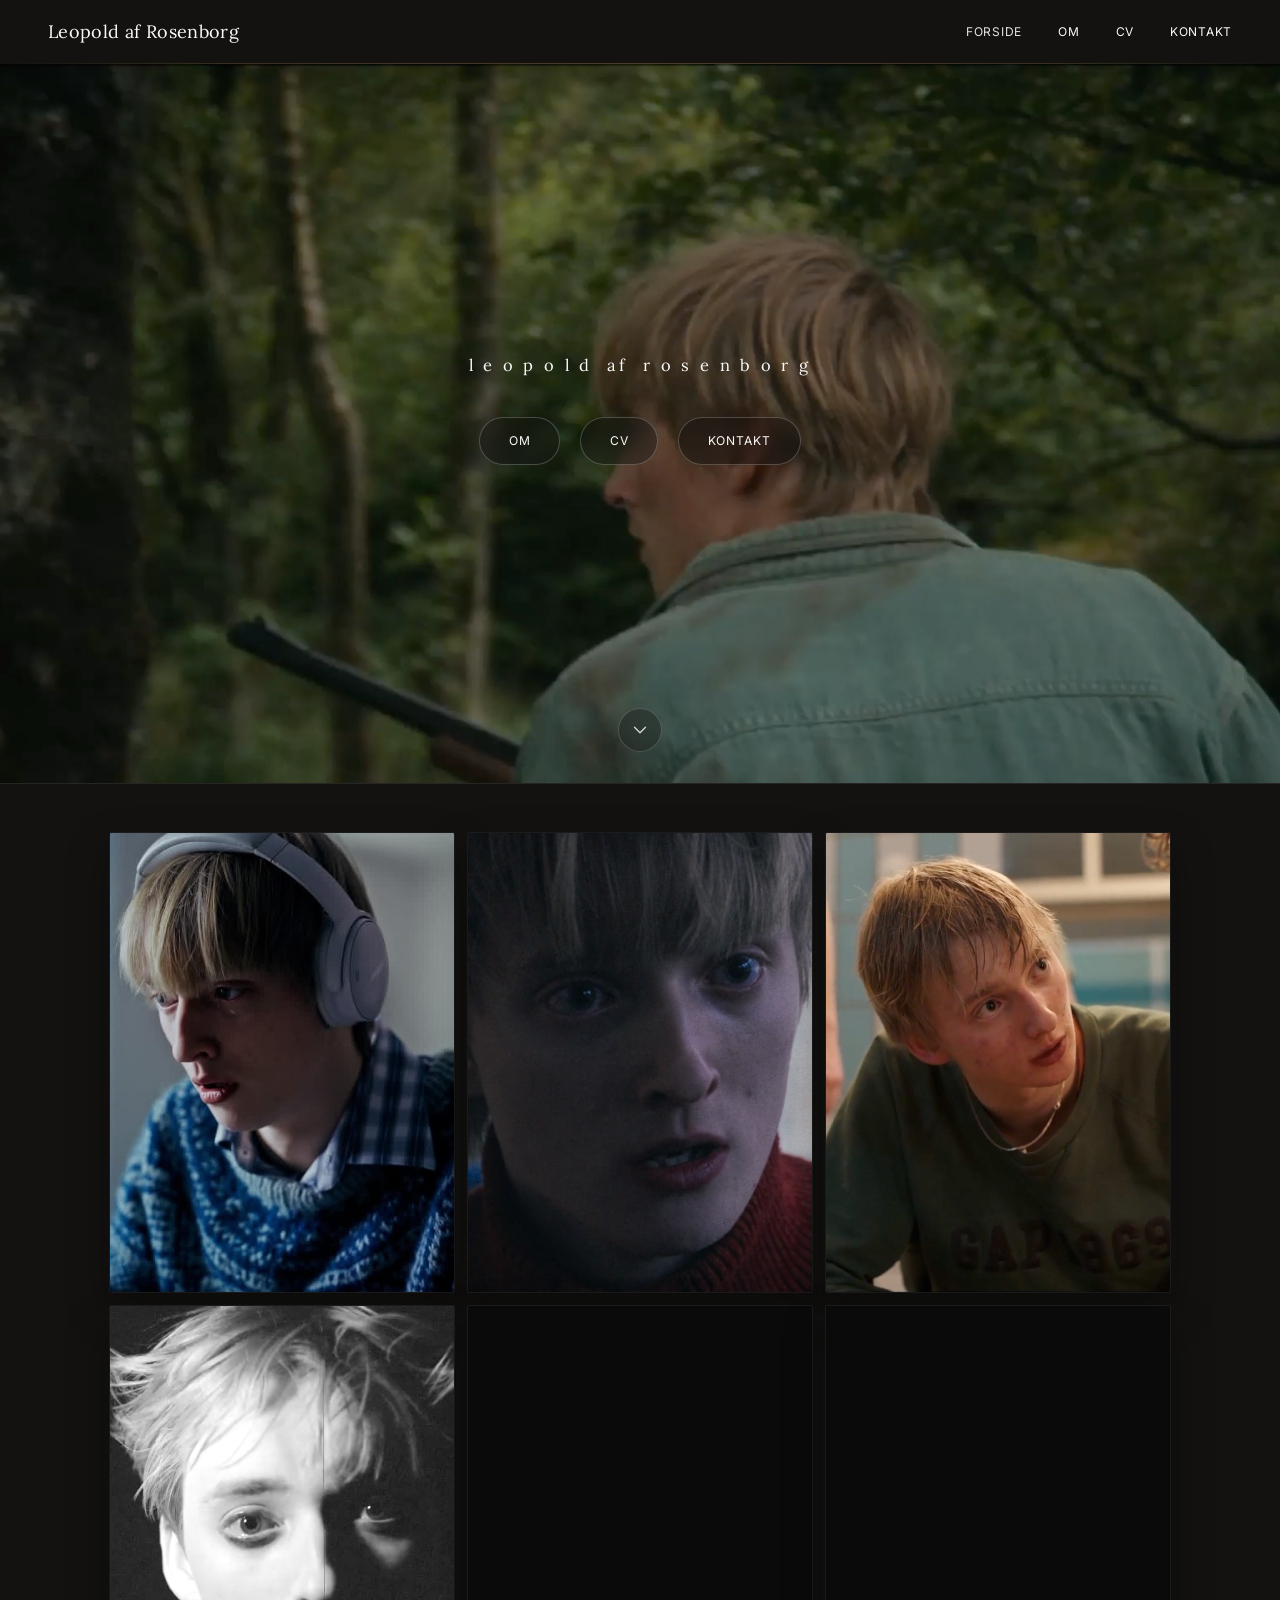
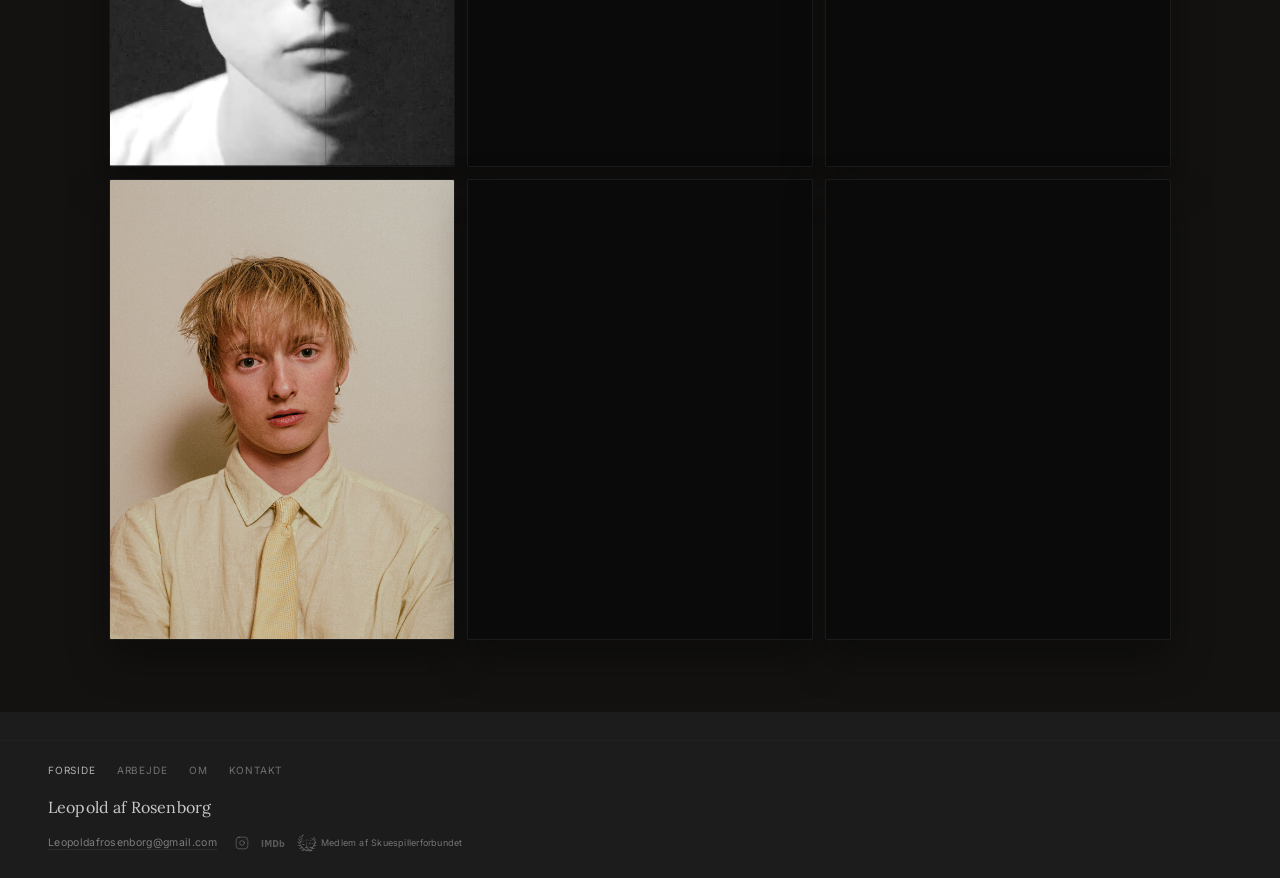
==== commit af99c797: "Tweak" ====
--- a/index.html
+++ b/index.html
@@ -3,91 +3,65 @@
 <head>
   <meta charset="UTF-8">
   <meta name="viewport" content="width=device-width, initial-scale=1.0">
-  <title>Leopold af Rosenborg</title>
-  <meta name="description" content="Leopold af Rosenborg | Skuespiller, kunstner og entertainer">
-  <link rel="canonical" href="https://www.leopoldafrosenborg.dk/">
+  <title>Leopold af Rosenborg - Dansk skuespiller</title>
+  <meta name="description" content="Leopold af Rosenborg er en dansk skuespiller bosat i København med erfaring fra teater, film, tv, kortfilm, reklamefilm og musikvideoer.">
+  <link rel="canonical" href="https://leopoldafrosenborg.dk/">
   <link rel="icon" type="image/png" href="/favicon.png">
   <link rel="apple-touch-icon" href="/favicon.png">
-  <meta property="og:title" content="Leopold af Rosenborg">
-  <meta property="og:description" content="Leopold af Rosenborg | Skuespiller, kunstner og entertainer">
-  <meta property="og:url" content="https://www.leopoldafrosenborg.dk/">
+  <meta property="og:site_name" content="Leopold af Rosenborg">
+  <meta property="og:title" content="Leopold af Rosenborg - Dansk skuespiller">
+  <meta property="og:description" content="Leopold af Rosenborg er en dansk skuespiller bosat i København med erfaring fra teater, film, tv, kortfilm, reklamefilm og musikvideoer.">
+  <meta property="og:url" content="https://leopoldafrosenborg.dk/">
   <meta property="og:type" content="website">
   <meta property="og:locale" content="da_DK">
-  <meta property="og:image" content="https://www.leopoldafrosenborg.dk/images/hero-dogme.jpeg">
+  <meta property="og:image" content="https://leopoldafrosenborg.dk/frontpage-collage/leopold-af-rosenborg-actor-skuespiller-jakob-og-angsten.JPG">
+  <meta property="og:image:type" content="image/jpeg">
+  <meta property="og:image:width" content="1365">
+  <meta property="og:image:height" content="1706">
+  <meta property="og:image:alt" content="Portræt af Leopold af Rosenborg, fotograferet af Markus Juul Larsen.">
   <meta name="twitter:card" content="summary_large_image">
-  <meta name="twitter:title" content="Leopold af Rosenborg">
-  <meta name="twitter:description" content="Leopold af Rosenborg | Skuespiller, kunstner og entertainer">
-  <meta name="twitter:image" content="https://www.leopoldafrosenborg.dk/images/hero-dogme.jpeg">
+  <meta name="twitter:title" content="Leopold af Rosenborg - Dansk skuespiller">
+  <meta name="twitter:description" content="Leopold af Rosenborg er en dansk skuespiller bosat i København med erfaring fra teater, film, tv, kortfilm, reklamefilm og musikvideoer.">
+  <meta name="twitter:image" content="https://leopoldafrosenborg.dk/frontpage-collage/leopold-af-rosenborg-actor-skuespiller-jakob-og-angsten.JPG">
+  <meta name="twitter:image:alt" content="Portræt af Leopold af Rosenborg, fotograferet af Markus Juul Larsen.">
   <meta name="theme-color" content="#131211">
   <link rel="preconnect" href="https://fonts.googleapis.com">
   <link rel="preconnect" href="https://fonts.gstatic.com" crossorigin>
-  <link href="https://fonts.googleapis.com/css2?family=Inter:wght@400;500&family=Lora:ital,wght@0,400;0,500;1,400;1,500&display=swap" rel="stylesheet">
-  <link rel="stylesheet" href="style.css?v=54">
+  <link href="https://fonts.googleapis.com/css2?family=Inter:wght@400;500&amp;family=Lora:ital,wght@0,400;0,500;1,400;1,500&amp;display=swap" rel="stylesheet">
+  <link rel="stylesheet" href="style.css?v=65">
   <script type="application/ld+json">
   {
     "@context": "https://schema.org",
-    "@type": "Person",
-    "@id": "https://www.leopoldafrosenborg.dk/#person",
-    "name": "Leopold af Rosenborg",
-    "alternateName": [
-      "Leopold",
-      "Leopold Christian Ingolf af Rosenborg"
-    ],
-    "birthDate": "2005-04-15",
-    "gender": "Male",
-    "nationality": {
-      "@type": "Country",
-      "name": "Denmark"
-    },
-    "jobTitle": [
-      "Danish Actor",
-      "Dansk skuespiller",
-      "Film Actor",
-      "Theatre Actor"
-    ],
-    "hasOccupation": [
+    "@graph": [
       {
-        "@type": "Occupation",
-        "name": "Film Actor"
+        "@type": "WebSite",
+        "@id": "https://leopoldafrosenborg.dk/#website",
+        "url": "https://leopoldafrosenborg.dk/",
+        "name": "Leopold af Rosenborg",
+        "inLanguage": "da",
+        "publisher": { "@id": "https://leopoldafrosenborg.dk/#person" }
       },
       {
-        "@type": "Occupation",
-        "name": "Theatre Actor"
+        "@type": "WebPage",
+        "@id": "https://leopoldafrosenborg.dk/#webpage",
+        "url": "https://leopoldafrosenborg.dk/",
+        "name": "Leopold af Rosenborg - Dansk skuespiller",
+        "inLanguage": "da",
+        "isPartOf": { "@id": "https://leopoldafrosenborg.dk/#website" },
+        "about": { "@id": "https://leopoldafrosenborg.dk/#person" }
+      },
+      {
+        "@type": "Person",
+        "@id": "https://leopoldafrosenborg.dk/#person",
+        "name": "Leopold af Rosenborg",
+        "url": "https://leopoldafrosenborg.dk/",
+        "sameAs": [
+          "https://www.instagram.com/leopold_afrosenborg/",
+          "https://www.imdb.com/name/nm16844776/",
+          "https://www.linkedin.com/in/leopold-af-rosenborg-3b47512b6/",
+          "https://skuespillerhaandbogen.dk/medlem/leopold-af-rosenborg"
+        ]
       }
-    ],
-    "description": "Leopold af Rosenborg er en dansk skuespiller med erfaring fra film, teater, performance, reklamer og musikvideoer. Leopold af Rosenborg is a Danish actor with experience in film, theatre, commercials, music videos and performance.",
-    "url": "https://www.leopoldafrosenborg.dk",
-    "email": "Leopoldafrosenborg@gmail.com",
-    "sameAs": [
-      "https://www.instagram.com/leopold_afrosenborg/",
-      "https://www.imdb.com/name/nm16844776/",
-      "https://www.youtube.com/@LeopoldafRosenborg",
-      "https://www.linkedin.com/in/leopold-af-rosenborg-3b47512b6/"
-    ],
-    "image": [
-      "https://www.leopoldafrosenborg.dk/frontpage-collage/leopold-af-rosenborg-actor-skuespiller.png",
-      "https://www.leopoldafrosenborg.dk/frontpage-collage/leopold-af-rosenborg-actor-skuespiller-bryd-tavsheden-kampagne.JPG",
-      "https://www.leopoldafrosenborg.dk/frontpage-collage/leopold-af-rosenborg-actor-skuespiller-jakob-og-angsten.JPG",
-      "https://www.leopoldafrosenborg.dk/frontpage-collage/Jakob-og-Angsten-Leopold-Instrueret-af-Andreas-Hentze-Madsen.png",
-      "https://www.leopoldafrosenborg.dk/frontpage-collage/leopold-af-rosenborg-actor-super8-screen-test.jpg",
-      "https://www.leopoldafrosenborg.dk/frontpage-collage/leopold-af-rosenborg-ikea-reklame.jpg",
-      "https://www.leopoldafrosenborg.dk/frontpage-collage/leopold-af-rosenborg-jakob-og-angsten-odense-film-festival-actor.png",
-      "https://www.leopoldafrosenborg.dk/frontpage-collage/leopold-af-rosenborg-roede-kors-mod-til-at-handle-kortfilm.jpg",
-      "https://www.leopoldafrosenborg.dk/frontpage-collage/leopold-christian-ingolf-af-rosenborg-actor-skuespiller-alkymist-the-scent-music-video-mksq-media.png"
-    ],
-    "alumniOf": {
-      "@type": "EducationalOrganization",
-      "name": "Sankt Annæ Gymnasium"
-    },
-    "knowsAbout": [
-      "Acting",
-      "Film Acting",
-      "Theatre",
-      "Performance",
-      "Commercial Acting",
-      "Music Videos",
-      "Skuespil",
-      "Teater"
     ]
   }
   </script>
@@ -97,8 +71,8 @@
 
   <header class="site-header site-header--home">
     <div class="site-header__video-backdrop" aria-hidden="true">
-      <video muted loop playsinline webkit-playsinline preload="auto" poster="images/hero-video-poster.jpg">
-        <source src="video/Forside%20Master%20semi%20h%C3%B8j%20RF.mp4" type="video/mp4">
+      <video muted loop playsinline webkit-playsinline preload="auto" poster="images/Ny%20first%20frame.png">
+        <source src="video/master%20komprimeret.mp4" type="video/mp4">
       </video>
     </div>
     <button class="site-header__menu" type="button" data-nav-toggle aria-expanded="false" aria-controls="site-nav">
@@ -108,8 +82,8 @@
     <a class="site-header__brand" href="index.html">Leopold af Rosenborg</a>
     <nav class="site-nav" id="site-nav" data-site-nav aria-label="Primær">
       <a href="index.html" aria-current="page">Forside</a>
-      <a href="arbejde.html">Arbejde</a>
-      <a href="information.html">Information</a>
+      <a href="information.html">Om</a>
+      <a href="cv.html">CV</a>
       <a href="kontakt.html">Kontakt</a>
     </nav>
   </header>
@@ -118,19 +92,19 @@
     <section class="hero">
       <div class="hero__media" data-parallax>
         <div class="hero__parallax-layer">
-      <video autoplay muted loop playsinline webkit-playsinline preload="auto" poster="images/hero-video-poster.jpg" aria-hidden="true">
-            <source src="video/Forside%20Master%20semi%20h%C3%B8j%20RF.mp4" type="video/mp4">
+          <video autoplay muted loop playsinline webkit-playsinline preload="auto" poster="images/Ny%20first%20frame.png" aria-hidden="true">
+            <source src="video/master%20komprimeret.mp4" type="video/mp4">
           </video>
         </div>
       </div>
       <div class="hero__overlay" aria-hidden="true"></div>
       <div class="hero__content">
         <div class="hero__title-wrap">
-          <h1 class="hero__title">l e o p o l d&nbsp;&nbsp;af&nbsp;&nbsp;r o s e n b o r g</h1>
+          <h1 class="hero__title"><span aria-hidden="true">l e o p o l d&nbsp;&nbsp;af&nbsp;&nbsp;r o s e n b o r g</span><span class="visually-hidden">Leopold af Rosenborg</span></h1>
         </div>
         <nav class="hero__links" aria-label="Sider">
-          <a href="arbejde.html"><span>Arbejde</span></a>
-          <a href="information.html"><span>Information</span></a>
+          <a href="information.html"><span>Om</span></a>
+          <a href="cv.html"><span>CV</span></a>
           <a href="kontakt.html"><span>Kontakt</span></a>
         </nav>
       </div>
@@ -145,39 +119,39 @@
       <div class="gallery__inner">
         <div class="gallery__reel">
           <figure class="gallery__card" data-fade>
-            <img src="frontpage-collage/leopold-af-rosenborg-actor-skuespiller-bryd-tavsheden-kampagne.JPG" alt="" width="900" height="1200" loading="eager" decoding="async" fetchpriority="low">
+            <img src="frontpage-collage/leopold-af-rosenborg-actor-skuespiller-bryd-tavsheden-kampagne.JPG" alt="Leopold af Rosenborg i kampagnen Bryd Tavsheden." width="778" height="737" loading="eager" decoding="async" fetchpriority="low">
             <figcaption class="gallery__caption">Bryd Tavsheden, Kampagne</figcaption>
           </figure>
           <figure class="gallery__card" data-fade>
-            <img src="frontpage-collage/leopold-af-rosenborg-actor-super8-screen-test.jpg" alt="" width="900" height="1200" loading="eager" decoding="async" fetchpriority="low">
+            <img src="frontpage-collage/leopold-af-rosenborg-actor-super8-screen-test.jpg" alt="Leopold af Rosenborg i en Super8-kortfilmtestoptagelse." width="1281" height="951" loading="lazy" decoding="async" fetchpriority="low">
             <figcaption class="gallery__caption">Super8, Kortfilm testoptagelse</figcaption>
           </figure>
           <figure class="gallery__card gallery__card--zoom-in" data-fade>
-            <img src="frontpage-collage/leopold-af-rosenborg-roede-kors-mod-til-at-handle-kortfilm.jpg" alt="" width="900" height="1200" loading="eager" decoding="async" fetchpriority="low">
+            <img src="frontpage-collage/leopold-af-rosenborg-roede-kors-mod-til-at-handle-kortfilm.jpg" alt="Leopold af Rosenborg i kortfilmen Mod til at handle." width="1920" height="1080" loading="lazy" decoding="async" fetchpriority="low">
             <figcaption class="gallery__caption">Mod til at handle, Kortfilm</figcaption>
           </figure>
           <figure class="gallery__card" data-fade>
-            <img src="frontpage-collage/leopold-af-rosenborg-actor-skuespiller.png" alt="" width="900" height="1200" loading="eager" decoding="async" fetchpriority="low">
+            <img src="frontpage-collage/leopold-af-rosenborg-actor-skuespiller.png" alt="Leopold af Rosenborg i musikvideoen Alkymist." width="2128" height="1797" loading="lazy" decoding="async" fetchpriority="low">
             <figcaption class="gallery__caption">Alkymist, Musikvideo</figcaption>
           </figure>
           <figure class="gallery__card" data-fade>
-            <img src="frontpage-collage/Jakob-og-Angsten-Leopold-Instrueret-af-Andreas-Hentze-Madsen.png" alt="" width="900" height="1200" loading="eager" decoding="async" fetchpriority="low">
+            <img src="frontpage-collage/Jakob-og-Angsten-Leopold-Instrueret-af-Andreas-Hentze-Madsen.png" alt="Leopold af Rosenborg i kortfilmen Jakob og Angsten." width="1913" height="1440" loading="lazy" decoding="async" fetchpriority="low">
             <figcaption class="gallery__caption">Jakob og Angsten, Kortfilm</figcaption>
           </figure>
           <figure class="gallery__card" data-fade>
-            <img src="frontpage-collage/leopold-af-rosenborg-ikea-reklame.jpg" alt="" width="900" height="1200" loading="eager" decoding="async" fetchpriority="low">
+            <img src="frontpage-collage/leopold-af-rosenborg-ikea-reklame.jpg" alt="Leopold af Rosenborg i en IKEA-reklame." width="1329" height="1080" loading="lazy" decoding="async" fetchpriority="low">
             <figcaption class="gallery__caption">IKEA, Reklame</figcaption>
           </figure>
           <figure class="gallery__card gallery__card--hide-2col" data-fade>
-            <img src="frontpage-collage/leopold-af-rosenborg-actor-skuespiller-jakob-og-angsten.JPG" alt="" width="900" height="1200" loading="eager" decoding="async" fetchpriority="low">
+            <img src="frontpage-collage/leopold-af-rosenborg-actor-skuespiller-jakob-og-angsten.JPG" alt="Portræt af Leopold af Rosenborg, fotograferet af Markus Juul Larsen." width="1365" height="1706" loading="lazy" decoding="async" fetchpriority="low">
             <figcaption class="gallery__caption">Portræt, Markus Juul Larsen</figcaption>
           </figure>
           <figure class="gallery__card" data-fade>
-            <img src="frontpage-collage/leopold-af-rosenborg-jakob-og-angsten-odense-film-festival-actor.png" alt="" width="900" height="1200" loading="eager" decoding="async" fetchpriority="low">
+            <img src="frontpage-collage/leopold-af-rosenborg-jakob-og-angsten-odense-film-festival-actor.png" alt="Leopold af Rosenborg i kortfilmen Jakob og Angsten." width="1080" height="1440" loading="lazy" decoding="async" fetchpriority="low">
             <figcaption class="gallery__caption">Jakob og Angsten, Kortfilm</figcaption>
           </figure>
           <figure class="gallery__card" data-fade>
-            <img src="frontpage-collage/leopold-christian-ingolf-af-rosenborg-actor-skuespiller-alkymist-the-scent-music-video-mksq-media.png" alt="" width="900" height="1200" loading="eager" decoding="async" fetchpriority="low">
+            <img src="frontpage-collage/leopold-christian-ingolf-af-rosenborg-actor-skuespiller-alkymist-the-scent-music-video-mksq-media.png" alt="Leopold af Rosenborg i musikvideoen Alkymist." width="2249" height="1800" loading="lazy" decoding="async" fetchpriority="low">
             <figcaption class="gallery__caption">Alkymist, Musikvideo</figcaption>
           </figure>
         </div>
@@ -191,7 +165,7 @@
       <nav class="site-footer__nav" aria-label="Sider">
         <a href="index.html" aria-current="page">Forside</a>
         <a href="arbejde.html">Arbejde</a>
-        <a href="information.html">Information</a>
+        <a href="information.html">Om</a>
         <a href="kontakt.html">Kontakt</a>
       </nav>
       <div class="site-footer__meta">
@@ -206,12 +180,13 @@
             </li>
             <li>
               <a class="site-footer__icon-link site-footer__icon-link--imdb" href="https://www.imdb.com/name/nm16844776/" rel="noopener noreferrer" target="_blank" aria-label="IMDb">
-                <svg xmlns="http://www.w3.org/2000/svg" viewBox="0 0 38 12" fill="currentColor" aria-hidden="true"><text x="0" y="9.5" fill="currentColor" font-size="8.5" font-family="system-ui, -apple-system, BlinkMacSystemFont, 'Segoe UI', sans-serif" font-weight="700" letter-spacing="0.02em">IMDb</text></svg>
+                <svg xmlns="http://www.w3.org/2000/svg" viewBox="0 0 24 12" fill="currentColor" aria-hidden="true"><text x="0" y="9.5" textLength="24" lengthAdjust="spacingAndGlyphs" fill="currentColor" font-size="8.5" font-family="system-ui, -apple-system, BlinkMacSystemFont, 'Segoe UI', sans-serif" font-weight="700" letter-spacing="0.02em">IMDb</text></svg>
               </a>
             </li>
             <li>
-              <a class="site-footer__icon-link" href="https://www.linkedin.com/in/leopold-af-rosenborg-3b47512b6/" rel="noopener noreferrer" target="_blank" aria-label="LinkedIn">
-                <svg xmlns="http://www.w3.org/2000/svg" viewBox="0 0 24 24" fill="none" stroke="currentColor" stroke-width="1.45" stroke-linecap="round" stroke-linejoin="round" aria-hidden="true"><path d="M16 8a6 6 0 0 1 6 6v7h-4v-7a2 2 0 0 0-2-2 2 2 0 0 0-2 2v7h-4v-7a6 6 0 0 1 6-6z"/><rect x="2" y="9" width="4" height="12" rx="1"/><circle cx="4" cy="4" r="2"/></svg>
+              <a class="site-footer__membership-link" href="https://skuespillerhaandbogen.dk/medlem/leopold-af-rosenborg" rel="noopener noreferrer" target="_blank" aria-label="Medlem af Skuespillerforbundet - se profil i Skuespillerhåndbogen">
+                <img src="images/logo-black.png" alt="" width="20" height="20">
+                <span>Medlem af Skuespillerforbundet</span>
               </a>
             </li>
           </ul>
@@ -220,6 +195,6 @@
     </div>
   </footer>
 
-  <script src="main.js?v=37"></script>
+  <script src="main.js?v=41"></script>
 </body>
 </html>
--- a/style.css
+++ b/style.css
@@ -339,7 +339,7 @@
   content: "";
   position: absolute;
   inset: 0;
-  background: url("images/hero-video-poster.jpg") center center / cover no-repeat;
+  background: url("images/Ny first frame.png") center center / cover no-repeat;
   pointer-events: none;
   opacity: 1;
 }
@@ -350,8 +350,8 @@
 
 .hero__parallax-layer.is-fallback::after {
   background-image:
-    url("images/hero-video-fallback.gif"),
-    url("images/hero-video-poster.jpg");
+    url("images/hero-video-fallback-master.gif"),
+    url("images/Ny first frame.png");
 }
 
 @media (max-aspect-ratio: 3/4) {
@@ -391,13 +391,13 @@
   display: flex;
   justify-content: center;
   overflow: hidden;
-  margin-bottom: clamp(32px, 5vw, 52px);
+  margin-bottom: clamp(24px, 4vw, 40px);
 }
 
 .hero__title {
   margin: 0;
   font-weight: 400;
-  font-size: clamp(10px, 2.75vw, 15px);
+  font-size: clamp(11px, 3.025vw, 16.5px);
   line-height: 1.4;
   letter-spacing: clamp(0.08em, 1.65vw, 0.2em);
   text-transform: lowercase;
@@ -410,7 +410,7 @@
   flex-wrap: wrap;
   justify-content: center;
   align-items: center;
-  gap: clamp(10px, 2vw, 18px);
+  gap: clamp(11px, 2.2vw, 19.8px);
 }
 
 .hero__links a {
@@ -418,10 +418,10 @@
   display: inline-flex;
   align-items: center;
   justify-content: center;
-  min-height: 44px;
-  padding: 0 clamp(18px, 3vw, 26px);
+  min-height: 48.4px;
+  padding: 0 clamp(19.8px, 3.3vw, 28.6px);
   font-family: var(--font-sans);
-  font-size: 11px;
+  font-size: 12.1px;
   font-weight: 400;
   letter-spacing: 0.08em;
   text-transform: uppercase;
@@ -1122,6 +1122,17 @@
   letter-spacing: 0.02em;
 }
 
+.work-line__award {
+  grid-column: 1 / -1;
+  margin-top: -0.2rem;
+  font-family: var(--font-sans);
+  font-size: 10px;
+  line-height: 1.45;
+  font-weight: 400;
+  color: rgba(249, 249, 249, 0.44);
+  letter-spacing: 0.02em;
+}
+
 .work-voice {
   margin-top: clamp(48px, 8vw, 88px);
   padding-top: clamp(40px, 6vw, 72px);
@@ -1210,9 +1221,106 @@
 
 /* Information */
 .page--information {
+  --about-content-width: 880px;
+  --about-gap: 26.4px;
   max-width: min(1200px, 100%);
-  padding-left: clamp(16px, 4vw, 40px);
-  padding-right: clamp(16px, 4vw, 40px);
+  padding-left: clamp(17.6px, 4.4vw, 44px);
+  padding-right: clamp(17.6px, 4.4vw, 44px);
+  padding-top: clamp(92.4px, 11.55vw, 103.4px);
+}
+
+.page--information .about-intro {
+  max-width: min(var(--about-content-width), 100%);
+  margin-inline: auto;
+  padding: 0;
+}
+
+.about-intro__title {
+  max-width: 100%;
+  margin: 0 auto var(--about-gap);
+  padding-bottom: 0.715rem;
+  border-bottom: 1px solid var(--line);
+  text-align: left;
+  font-family: var(--font-serif);
+  font-size: clamp(1.8rem, 3.6vw, 2.4rem);
+  font-weight: 400;
+  line-height: 1.2;
+  letter-spacing: 0.01em;
+  color: rgba(249, 249, 249, 0.9);
+}
+
+.about-intro__body {
+  max-width: 100%;
+  margin: 0 auto;
+  text-align: center;
+  font-family: var(--font-serif);
+  font-size: clamp(16px, 1.4vw, 18px);
+  font-weight: 400;
+  line-height: 1.925;
+  color: rgba(249, 249, 249, 0.82);
+}
+
+.about-intro__body p {
+  margin: 0;
+}
+
+.about-intro__body p + p {
+  margin-top: 1.21em;
+}
+
+.about-intro__lead {
+  color: rgba(249, 249, 249, 0.92);
+}
+
+.about-intro__lead strong {
+  font-weight: 700;
+}
+
+.about-intro__membership {
+  color: inherit;
+  font-weight: 700;
+  text-decoration: underline;
+  text-decoration-color: rgba(249, 249, 249, 0.55);
+  text-decoration-thickness: 1px;
+  text-underline-offset: 0.22em;
+}
+
+.about-intro__membership-link {
+  display: inline-flex;
+  align-items: center;
+  gap: 0.28em;
+  color: inherit;
+  text-decoration: none;
+  white-space: nowrap;
+}
+
+.about-intro__membership-link img {
+  display: inline-block;
+  width: 1.6em;
+  height: 1.6em;
+  flex: 0 0 auto;
+  object-fit: contain;
+  filter: brightness(0) invert(1);
+  opacity: 0.72;
+}
+
+.about-intro__membership-line {
+  white-space: nowrap;
+}
+
+.about-intro__membership-line::after {
+  display: block;
+  width: 100%;
+  height: 1px;
+  margin: var(--about-gap) auto 0;
+  background: var(--line);
+  content: "";
+}
+
+@media (max-width: 559px) {
+  .about-intro__membership-line {
+    font-size: clamp(11px, 4vw, 16px);
+  }
 }
 
 .info-sheet {
@@ -1220,8 +1328,8 @@
 }
 
 .page--information .info-sheet {
-  max-width: min(880px, 100%);
-  margin-left: 0;
+  max-width: min(1000px, 100%);
+  margin-left: auto;
   margin-right: auto;
 }
 
@@ -1386,6 +1494,153 @@
 
 .info-education__list li {
   padding: 4px 0;
+}
+
+.about-details {
+  max-width: min(var(--about-content-width), 100%);
+  margin: 0 auto;
+  padding: 0 0 clamp(39.6px, 6.6vw, 66px);
+  color: rgba(249, 249, 249, 0.82);
+  text-align: center;
+}
+
+.about-details__title {
+  width: 100%;
+  margin: 0 0 var(--about-gap);
+  padding-bottom: 0.715rem;
+  border-bottom: 1px solid var(--line);
+  color: rgba(249, 249, 249, 0.92);
+  font-family: var(--font-serif);
+  font-size: clamp(1.4rem, 2.5vw, 1.8rem);
+  font-weight: 400;
+  line-height: 1.32;
+}
+
+.about-details__columns {
+  display: grid;
+  grid-template-columns: repeat(2, minmax(0, 1fr));
+  grid-template-areas:
+    "facts education"
+    "skills workshops";
+}
+
+.about-details__cell {
+  display: flex;
+  min-width: 0;
+  flex-direction: column;
+  align-items: center;
+  justify-content: center;
+  padding: var(--about-gap) 8px;
+  text-align: center;
+}
+
+.about-details__cell-content {
+  width: 100%;
+  min-width: 0;
+  margin-block: auto;
+}
+
+.about-details__cell--facts {
+  grid-area: facts;
+  border-bottom: 1px solid rgba(249, 249, 249, 0.16);
+}
+
+.about-details__cell--skills {
+  grid-area: skills;
+  justify-content: flex-start;
+}
+
+.about-details__cell--skills .about-details__cell-content {
+  margin-block: 0;
+}
+
+.about-details__cell--education {
+  grid-area: education;
+  border-left: 1px solid rgba(249, 249, 249, 0.16);
+}
+
+.about-details__cell--workshops {
+  grid-area: workshops;
+  border-left: 1px solid rgba(249, 249, 249, 0.16);
+}
+
+.about-details__facts {
+  margin: 0;
+  color: rgba(249, 249, 249, 0.82);
+  font-family: var(--font-serif);
+  font-size: clamp(22px, 2.4vw, 24px);
+  line-height: 1.5;
+}
+
+.about-details__subheading {
+  margin: 0 0 19.8px;
+  color: rgba(249, 249, 249, 0.9);
+  font-family: var(--font-serif);
+  font-size: 20px;
+  font-weight: 400;
+  line-height: 1.32;
+}
+
+.about-details__list {
+  margin: 0;
+  padding: 0;
+  list-style: none;
+  color: rgba(249, 249, 249, 0.82);
+  font-family: var(--font-serif);
+  font-size: 16px;
+  line-height: 1.98;
+}
+
+.about-details__list--skills {
+  font-size: 18px;
+  line-height: 1.87;
+}
+
+@media (min-width: 760px) {
+  .about-details__cell {
+    padding: var(--about-gap) 26.4px;
+  }
+}
+
+.about-details__cell--education .about-details__cell-content {
+  transform: translateY(9px);
+}
+
+.about-details__cell--workshops .about-details__cell-content {
+  transform: translateY(-9px);
+}
+
+@media (max-width: 759px) {
+  .about-details__cell {
+    padding-inline: clamp(5.5px, 2.2vw, 13.2px);
+  }
+
+  .about-details__facts {
+    font-size: clamp(13px, 3.4vw, 16px);
+    line-height: 1.595;
+  }
+
+  .about-details__title {
+    margin-bottom: 13.2px;
+    font-size: clamp(13px, 3.6vw, 17px);
+    line-height: 1.32;
+  }
+
+  .about-details__subheading {
+    margin-bottom: 15.4px;
+    font-size: clamp(14px, 3.8vw, 18px);
+    line-height: 1.32;
+  }
+
+  .about-details__list {
+    font-size: clamp(11px, 3vw, 13px);
+    line-height: 1.705;
+  }
+
+  .about-details__list--skills {
+    font-size: clamp(13px, 3.5vw, 15px);
+    line-height: 1.705;
+  }
 }
 
 /* Kontakt */
@@ -1473,7 +1728,7 @@
 
 .site-footer__meta {
   margin: 0;
-  max-width: 38rem;
+  max-width: 100%;
 }
 
 .site-footer__name {
@@ -1524,7 +1779,7 @@
   border: 0;
   display: inline-flex;
   align-items: center;
-  gap: 0;
+  gap: 4px;
 }
 
 .site-footer__social li {
@@ -1558,15 +1813,53 @@
   flex-shrink: 0;
 }
 
+.site-footer__membership-link {
+  display: inline-flex;
+  align-items: center;
+  justify-content: flex-end;
+  gap: 4px;
+  min-height: 26px;
+  margin-left: 4px;
+  color: rgba(249, 249, 249, 0.4);
+  font-family: var(--font-sans);
+  font-size: 9px;
+  line-height: 1.3;
+  letter-spacing: 0.025em;
+  text-decoration: none;
+  white-space: nowrap;
+  transition: color 240ms var(--ease);
+}
+
+.site-footer__membership-link:hover,
+.site-footer__membership-link:focus-visible {
+  color: rgba(249, 249, 249, 0.66);
+}
+
+.site-footer__membership-link img {
+  display: block;
+  width: 20px;
+  height: 20px;
+  flex-shrink: 0;
+  object-fit: contain;
+  filter: brightness(0) invert(1);
+  opacity: 0.3;
+  transition: opacity 240ms var(--ease);
+}
+
+.site-footer__membership-link:hover img,
+.site-footer__membership-link:focus-visible img {
+  opacity: 0.58;
+}
+
 .site-footer__icon-link--imdb {
   min-width: auto;
-  padding-inline: 1px;
-  transform: translateX(3px);
+  padding-inline: 4px;
+  transform: none;
 }
 
 .site-footer__icon-link--imdb svg {
-  width: auto;
-  height: 10px;
+  width: 24px;
+  height: 12px;
 }
 
 [data-fade] {
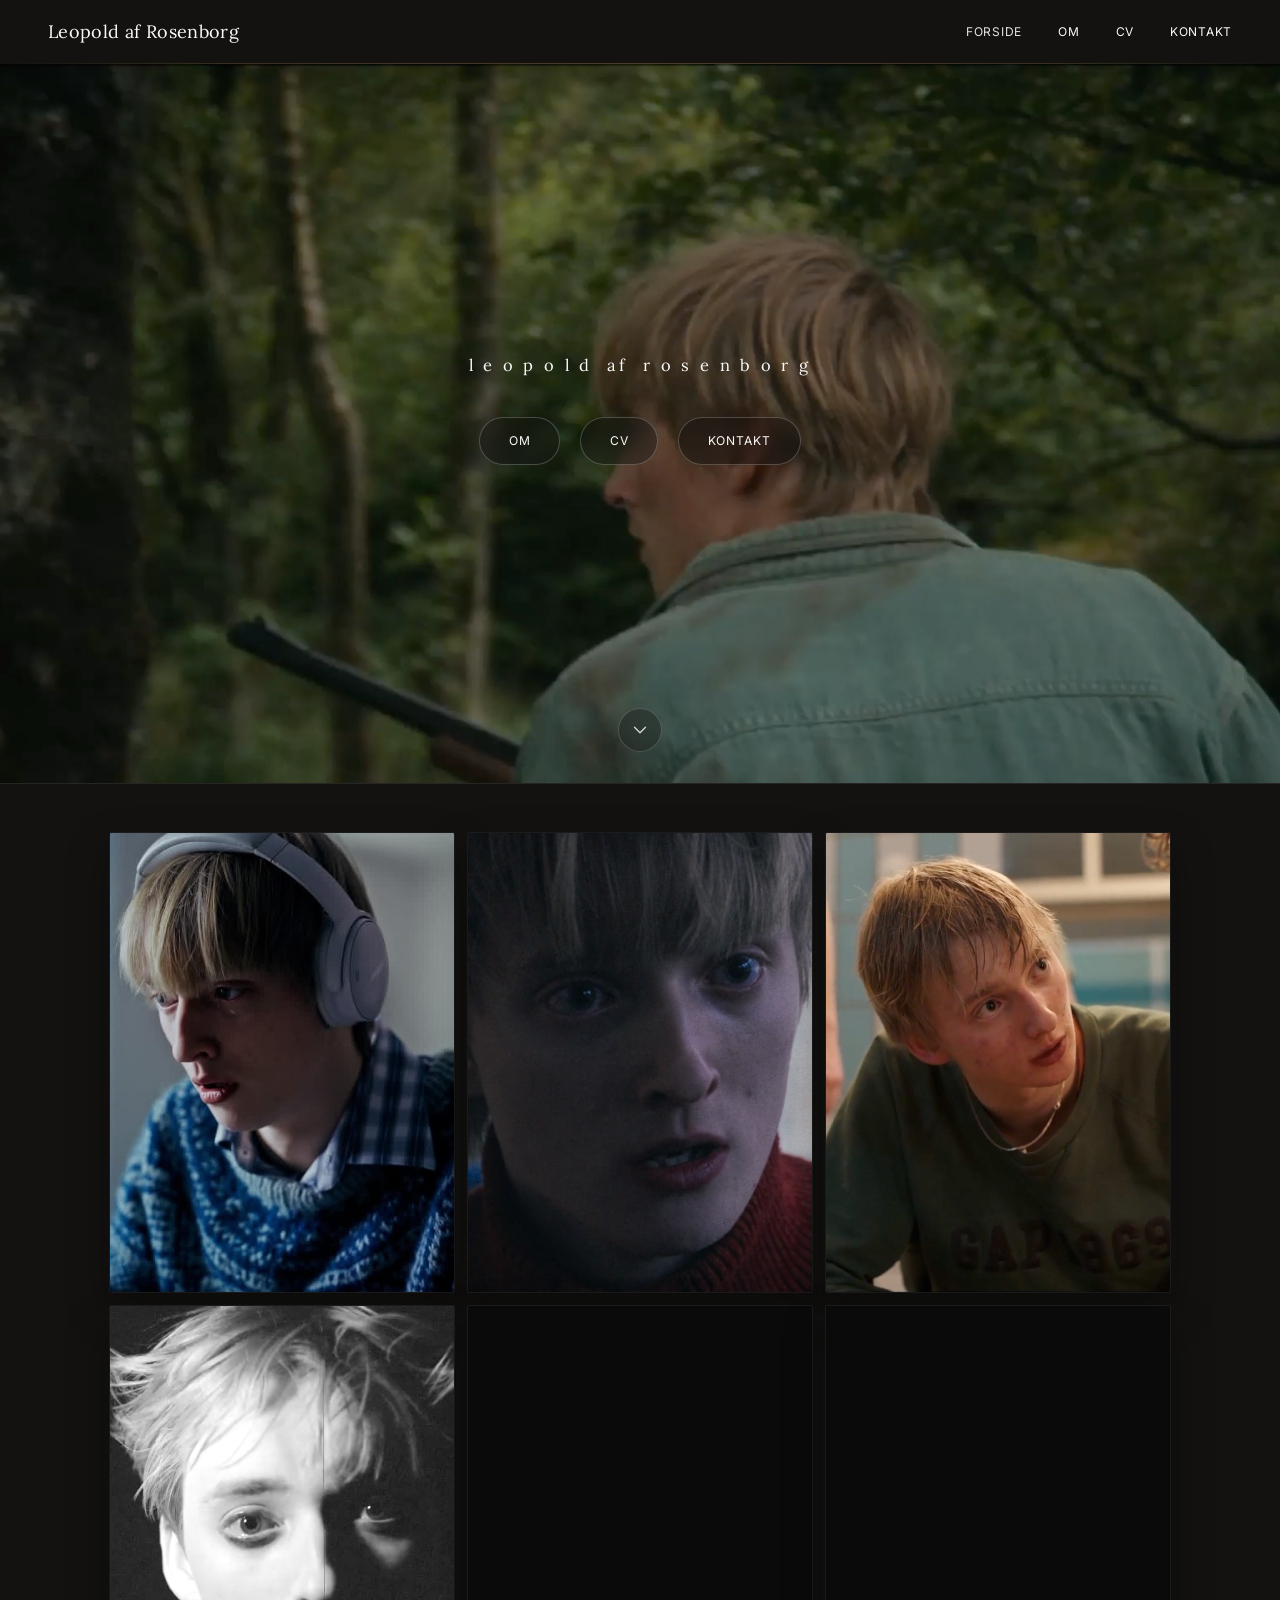
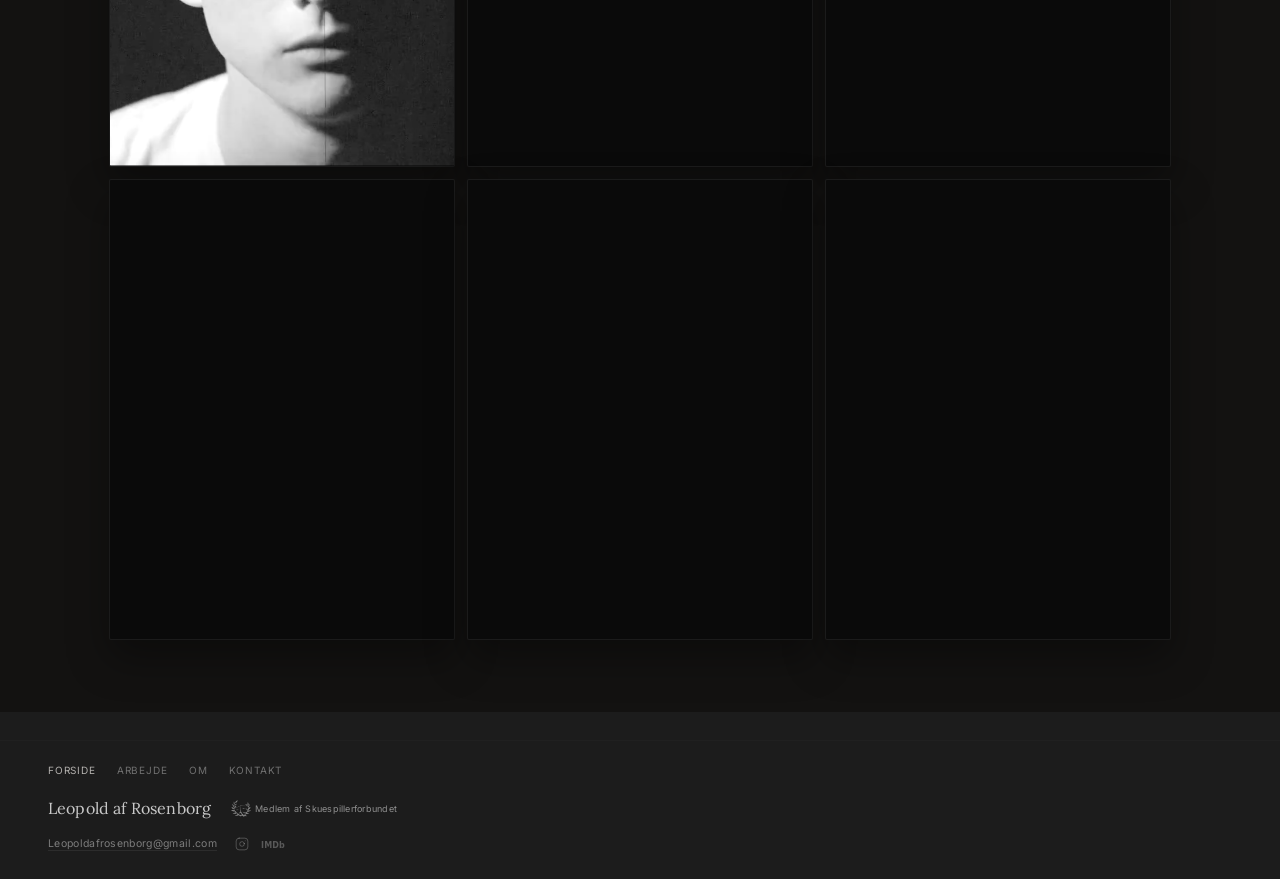
==== commit fa2a9d62: "w" ====
--- a/index.html
+++ b/index.html
@@ -169,7 +169,13 @@
         <a href="kontakt.html">Kontakt</a>
       </nav>
       <div class="site-footer__meta">
-        <p class="site-footer__name">Leopold af Rosenborg</p>
+        <div class="site-footer__identity">
+          <p class="site-footer__name">Leopold af Rosenborg</p>
+          <a class="site-footer__membership-link" href="https://skuespillerhaandbogen.dk/medlem/leopold-af-rosenborg" rel="noopener noreferrer" target="_blank" aria-label="Medlem af Skuespillerforbundet - se profil i Skuespillerhåndbogen">
+            <img src="images/logo-black.png" alt="" width="20" height="20">
+            <span>Medlem af Skuespillerforbundet</span>
+          </a>
+        </div>
         <div class="site-footer__footline">
           <p class="site-footer__email"><a href="mailto:Leopoldafrosenborg@gmail.com">Leopoldafrosenborg@gmail.com</a></p>
           <ul class="site-footer__social" aria-label="Profiler">
@@ -183,12 +189,6 @@
                 <svg xmlns="http://www.w3.org/2000/svg" viewBox="0 0 24 12" fill="currentColor" aria-hidden="true"><text x="0" y="9.5" textLength="24" lengthAdjust="spacingAndGlyphs" fill="currentColor" font-size="8.5" font-family="system-ui, -apple-system, BlinkMacSystemFont, 'Segoe UI', sans-serif" font-weight="700" letter-spacing="0.02em">IMDb</text></svg>
               </a>
             </li>
-            <li>
-              <a class="site-footer__membership-link" href="https://skuespillerhaandbogen.dk/medlem/leopold-af-rosenborg" rel="noopener noreferrer" target="_blank" aria-label="Medlem af Skuespillerforbundet - se profil i Skuespillerhåndbogen">
-                <img src="images/logo-black.png" alt="" width="20" height="20">
-                <span>Medlem af Skuespillerforbundet</span>
-              </a>
-            </li>
           </ul>
         </div>
       </div>
--- a/style.css
+++ b/style.css
@@ -1610,6 +1610,11 @@
   transform: translateY(-9px);
 }
 
+.page--information .about-details__cell--education .about-details__list,
+.page--information .about-details__cell--workshops .about-details__list {
+  font-size: clamp(5.5px, 1.4vw, 13.5px);
+}
+
 @media (max-width: 759px) {
   .about-details__cell {
     padding-inline: clamp(5.5px, 2.2vw, 13.2px);
@@ -1731,8 +1736,16 @@
   max-width: 100%;
 }
 
+.site-footer__identity {
+  display: flex;
+  flex-wrap: wrap;
+  align-items: center;
+  gap: 4px clamp(12px, 2vw, 20px);
+  margin: 0 0 clamp(6px, 1.2vw, 10px);
+}
+
 .site-footer__name {
-  margin: 0 0 clamp(6px, 1.2vw, 10px);
+  margin: 0;
   font-family: var(--font-serif);
   font-size: clamp(14px, 1.35vw, 16px);
   font-weight: 400;
@@ -1819,8 +1832,8 @@
   justify-content: flex-end;
   gap: 4px;
   min-height: 26px;
-  margin-left: 4px;
-  color: rgba(249, 249, 249, 0.4);
+  margin-left: 0;
+  color: rgba(249, 249, 249, 0.52);
   font-family: var(--font-sans);
   font-size: 9px;
   line-height: 1.3;
@@ -1842,7 +1855,7 @@
   flex-shrink: 0;
   object-fit: contain;
   filter: brightness(0) invert(1);
-  opacity: 0.3;
+  opacity: 0.46;
   transition: opacity 240ms var(--ease);
 }
 
